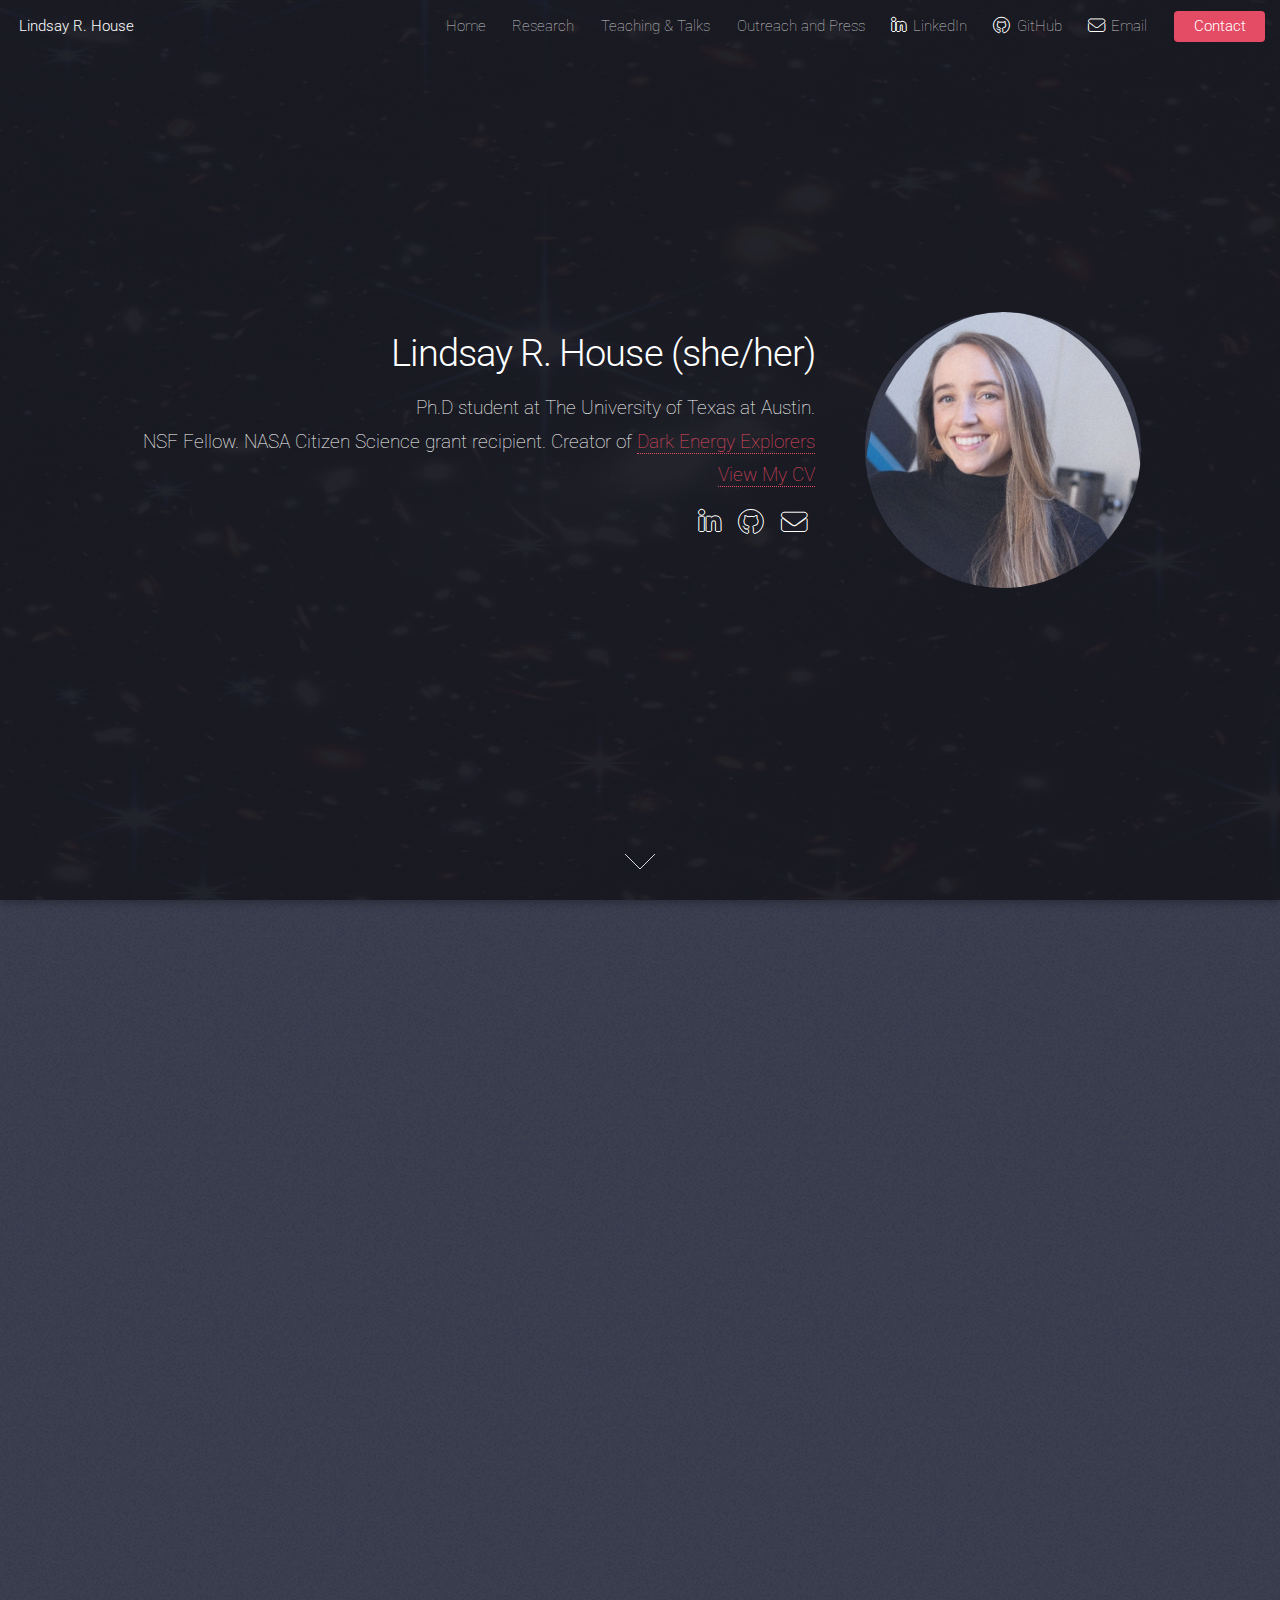
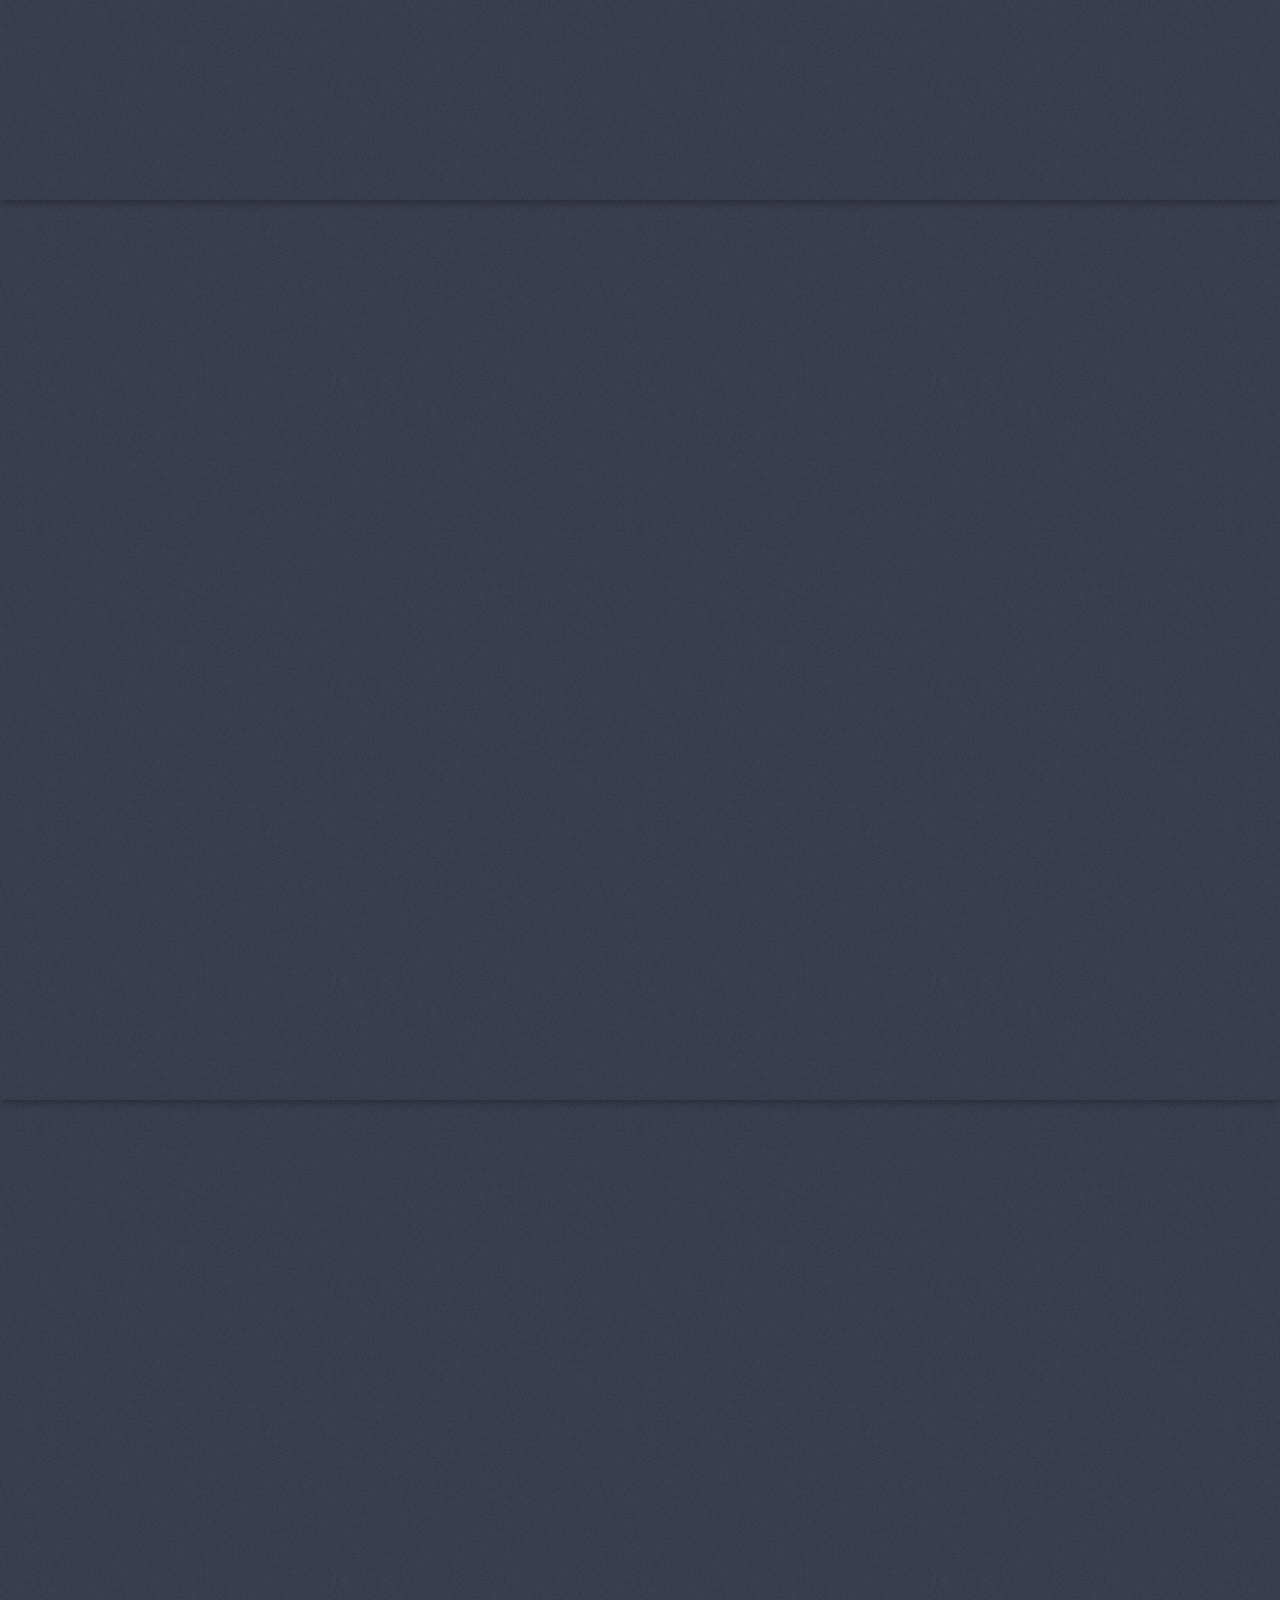
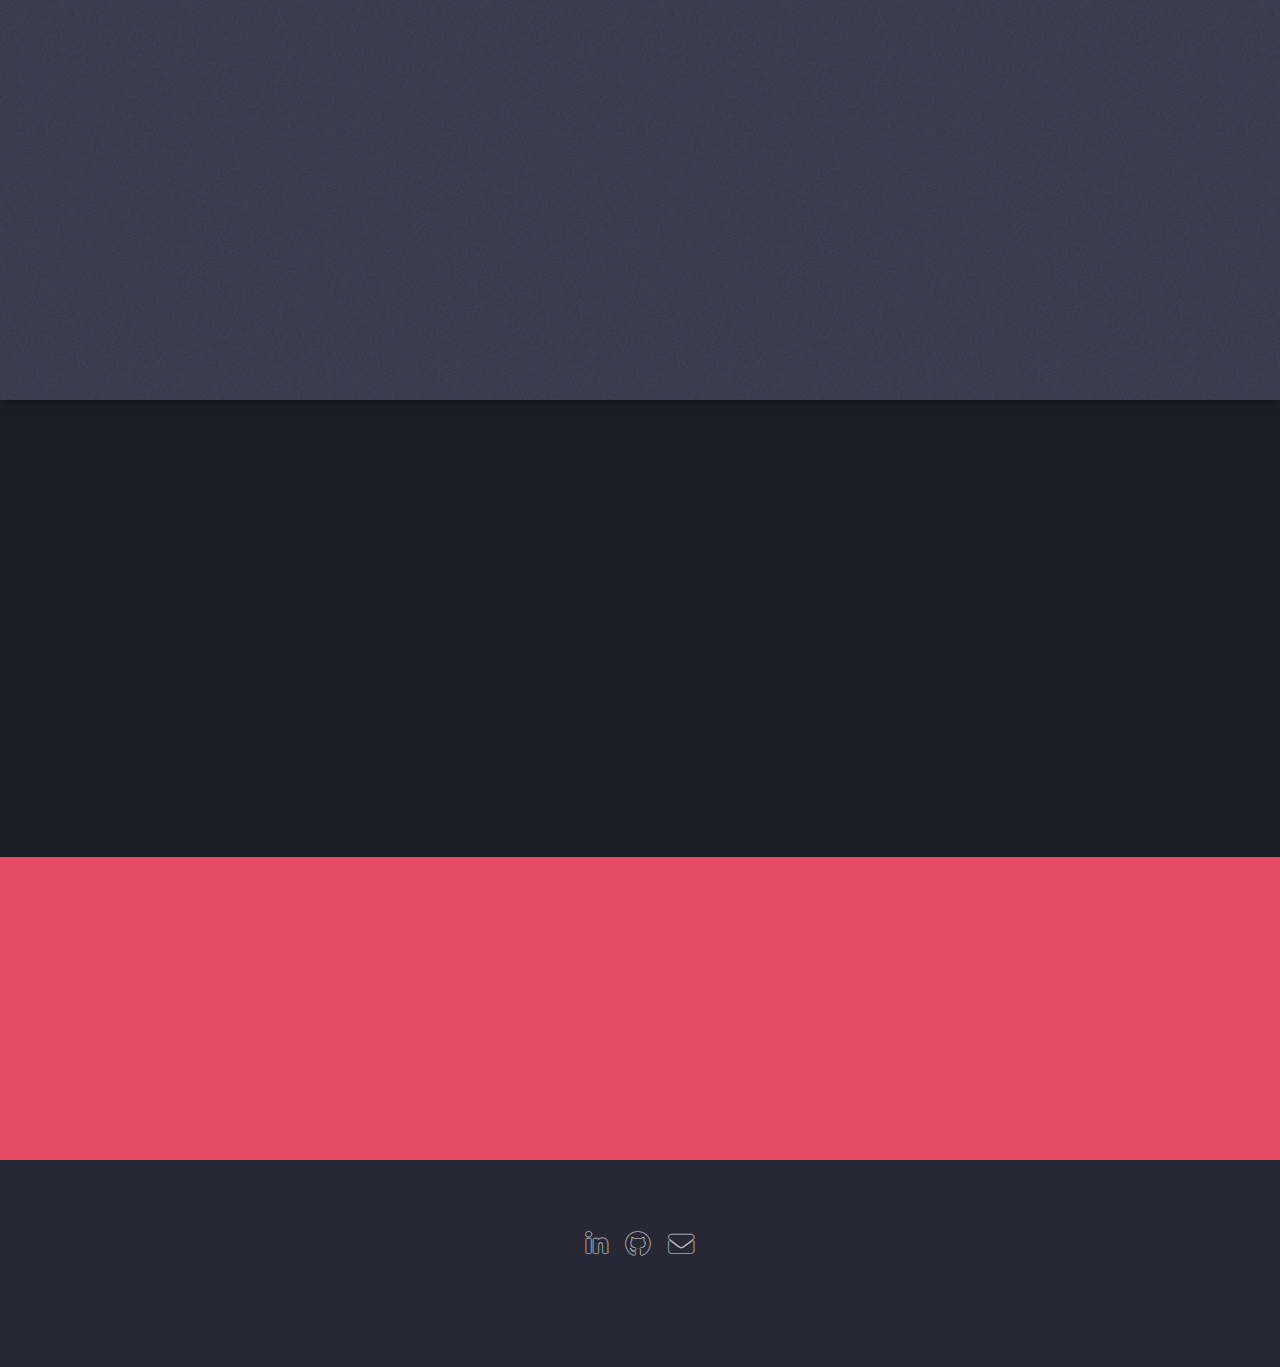
==== index.html @ 1fcf157d "Update index.html" ====
<!DOCTYPE HTML>
<!--
	Landed by HTML5 UP
	html5up.net | @ajlkn
	Free for personal and commercial use under the CCA 3.0 license (html5up.net/license)
-->
<html>
	<head>
		<title>Lindsay R. House</title>
		<meta charset="utf-8" />
		<meta name="viewport" content="width=device-width, initial-scale=1, user-scalable=no" />
		<link rel="stylesheet" href="assets/css/main.css" />
		<noscript><link rel="stylesheet" href="assets/css/noscript.css" /></noscript>
	</head>
	<body class="is-preload landing">

		<div id="page-wrapper">

			<!-- Header -->
				<header id="header">
					<h1 id="logo"><a href="index.html">Lindsay R. House</a></h1>
					<nav id="nav">
						<ul>
							<li><a href="index.html">Home</a></li>
							<li><a href="research.html">Research</a></li>
							<li><a href="teaching.html">Teaching & Talks</a></li>
							<li><a href="press.html">Outreach and Press</a></li>
							<li><a href="https://www.linkedin.com/in/lindsayhouse/" class="icon brands alt fa-linkedin-in"><span class="label">LinkedIn</span></a></li>
							<li><a href="https://github.com/lindsayinthehouse" class="icon brands alt fa-github"><span class="label">GitHub</span></a></li>
							<li><a href="mailto:lindsay.r.house@gmail.com" class="icon solid alt fa-envelope"><span class="label">Email</span></a></li>	
							<li><a href="#footer" class="button primary">Contact</a></li>
						</ul>
					</nav>
				</header>

			<!-- Banner -->
				<section id="banner">
					<div class="content">
						<header>
							<h2>Lindsay R. House (she/her)</h2>
							<p>Ph.D student at The University of Texas at Austin.<br>
							NSF Fellow. NASA Citizen Science grant recipient. Creator of <a href="https://www.zooniverse.org/projects/erinmc/dark-energy-explorers">Dark Energy Explorers</a><br>
								<a href="LRHouseResume.pdf" >View My CV</a><br>
								<ul class="icons" style="margin-top: 15px;">
									<li><a href="https://www.linkedin.com/in/lindsayhouse/" class="icon brands alt fa-linkedin-in"><span class="label">LinkedIn</span></a></li>
									<li><a href="https://github.com/lindsayinthehouse" class="icon brands alt fa-github"><span class="label">GitHub</span></a></li>
									<li><a href="mailto:lindsay.r.house@gmail.com" class="icon solid alt fa-envelope"><span class="label">Email</span></a></li>
								</ul></p>
						</header>
						<span class="image"><img src="images/dp.jpg" alt="" /></span>
					</div>
					<a href="#one" class="goto-next scrolly">Next</a>
				</section>

			<!-- One -->
				<section id="one" class="spotlight style1 bottom">
					<span class="image fit main"><img src="images/pic002.png" alt="" /></span>
					<div class="content">
						<div class="container">
							<div class="row">
								<div class="col-4 col-12-medium">
									<header>
										<h2>Research</h2>
										<p style="font-size: 16px;">The passion behind all my research is to make cutting-edge astrophysics accessible and digestible to the general public, in a way that brings out the inner kid in all of us.</p>
									</header>
								</div>
								<div class="col-4 col-12-medium">
									<p>As creator of <a href="https://www.zooniverse.org/projects/erinmc/dark-energy-explorers">Dark Energy Explorers</a>, I currently use citizen science in combination with machine learning to enhance the <a href="https://hetdex.org/">Hobby-Eberly Telescope Dark Energy Experiment </a> while simultaneously bringing the general public the opportunity to participate in astrophysics research. As a part of HETDEX at McDonald Observatory, we are working to create one of the largest maps of the universe ever which will help to narrow down our theories on dark energy.</p>
								</div>
								<div class="col-4 col-12-medium">
									<p>I am also involved in Astronomy Education Research. I have specialized in developing materials for teaching climate change and interactive instruction for teaching within a planetarium dome. The later was in collaboration with Fiske Planetarium and the Physics Education Research group at CU Boulder</p>
									<a href="research.html" class="button primary">Learn More</a>
								</div>
							</div>
						</div>
					</div>
					<a href="#two" class="goto-next scrolly">Next</a>
				</section>

			<!-- Two -->
				<section id="two" class="spotlight style2 right">
					<span class="image fit main"><img src="images/pic003.jpg" alt="" /></span>
					<div class="content">
						<header>
							<h2>Teaching and Talks</h2>
						</header>
						<p>As a previous community college instructor and planetarium presenter I have brought my love for teaching and educating the public into my research. With my current citizen science project, Dark Energy Explorers, I lead <a href="https://mcdonaldobservatory.org/teachers/profdev"> workshops for K-12 </a> teachers across the country and you can find educational materials I have developed on my teaching and talks page if you are interested in incorporating dark energy into your classroom.</p>
						<ul class="actions">
							<li><a href="teaching.html" class="button">Learn More</a></li>
						</ul>
					</div>
					<a href="#three" class="goto-next scrolly">Next</a>
				</section>

			<!-- Three -->
				<section id="three" class="spotlight style3 left">
					<span class="image fit main bottom"><img src="images/pic004.jpg" alt="" /></span>
					<div class="content" style="padding-top: 2%;">
						<header>
							<h2>Outreach, Press, and Science writing</h2>
							<p style="font-size: 14px;">I currently serve on the executive committee for the <a href="https://www.aps.org/publications/apsnews/201909/foep-unit.cfm">American Physical Society’s </a> Forum on Engaging the Public. I have written pieces for the <a href="https://aas.org/posts/news/2022/06/dark-energy-explorers-using-citizen-science-enhance-hobby-eberly-telescope-dark"> AAS education blog </a> and my research has been featured on Austin’s <a href="https://cbsaustin.com/news/local/university-of-texas-graduate-student-creating-comprehensive-map-of-the-universe">CBS</a>, <a href="https://www.kut.org/texasstandard/2022-12-02/swipe-right-identify-new-galaxy-dark-energy-explorers">NPR</a> and <a href="https://www.kxan.com/weather-traffic-qas/university-of-texas-scientists-use-dating-app-tech-to-locate-distant-galaxies-dark-energy/">NBC</a>.</p>
						</header>
						<p style="font-size: 15px;">Allowing people of all racial, gender, and socioeconomic backgrounds to not only be exposed but be a part of STEM is at the forefront of my work. During the summer of 2022, I was an astronomy intern for the Smithsonian National Air and Space Museum (NASM) in Washington D.C. where I worked under the director of education and visitor services. At NASM, I developed hands-on activities to explain dark energy to visitors of the museum and worked on a team to develop a new astronomy citizen science exhibit that will be in the museum in 2025. This exhibit will have the potential to impact the Air and Space Museum’s millions of visitors every year.</p>
						<ul class="actions">
							<li><a href="press.html" class="button" style="margin-top: -6%;">Learn More</a></li>
						</ul>
					</div>
					<a href="#four" class="goto-next scrolly">Next</a>
				</section>

			<!-- Four -->
				<section id="four" class="wrapper style1 special fade-up">
					<div class="container">
						<header class="major">
							<h2>When I don’t have my head in the stars, you can find me…</h2>
						</header>
						<div class="box alt">
							<div class="row gtr-uniform">
								<section class="col-4 col-6-medium col-12-xsmall">
									<span class="icon solid alt major fa fa-cheese"></span>
									<h3>Baking or trying new foods</h3>
								</section>
								<section class="col-4 col-6-medium col-12-xsmall">
									<span class="icon solid alt major fa-dumbbell"></span>
									<h3>Working out or Hiking</h3>
								</section>
								<section class="col-4 col-6-medium col-12-xsmall">
									<span class="icon solid alt major fa-paint-brush"></span>
									<h3>Crafting</h3>
								</section>
							</div>
						</div>
					</div>
				</section>

			<!-- Five -->
				<section id="five" class="wrapper style2 special fade">
					<div class="container">
						<header>
							<h2>Want to become a Dark Energy Explorer?</h2>
							<p>You will be the first to see these galaxies, stars, meteors, black holes and more!</p>
						</header>
						<form method="post" action="#" class="cta">
							<div class="row gtr-uniform gtr-50">
								<div class="col-12 col-12-xsmall"><a href="https://www.zooniverse.org/projects/erinmc/dark-energy-explorers" class="button primary">Get Started</a></div>
							</div>
						</form>
					</div>
				</section>

			<!-- Footer -->
				<footer id="footer">
					<ul class="icons">
						<li><a href="https://www.linkedin.com/in/lindsayhouse/" class="icon brands alt fa-linkedin-in"></a></li>
						<li><a href="https://github.com/lindsayinthehouse" class="icon brands alt fa-github"></a></li>
						<li><a href="mailto:lindsay.r.house@gmail.com" class="icon solid alt fa-envelope"></a></li>	
					</ul>
				</footer>

		</div>

		<!-- Scripts -->
			<script src="assets/js/jquery.min.js"></script>
			<script src="assets/js/jquery.scrolly.min.js"></script>
			<script src="assets/js/jquery.dropotron.min.js"></script>
			<script src="assets/js/jquery.scrollex.min.js"></script>
			<script src="assets/js/browser.min.js"></script>
			<script src="assets/js/breakpoints.min.js"></script>
			<script src="assets/js/util.js"></script>
			<script src="assets/js/main.js"></script>

	</body>
</html>
---- assets/css/main.css ----
@import url("fontawesome-all.min.css");
@import url("https://fonts.googleapis.com/css?family=Roboto:100,300,100italic,300italic");

/*
	Landed by HTML5 UP
	html5up.net | @ajlkn
	Free for personal and commercial use under the CCA 3.0 license (html5up.net/license)
*/

html, body, div, span, applet, object,
iframe, h1, h2, h3, h4, h5, h6, p, blockquote,
pre, a, abbr, acronym, address, big, cite,
code, del, dfn, em, img, ins, kbd, q, s, samp,
small, strike, strong, sub, sup, tt, var, b,
u, i, center, dl, dt, dd, ol, ul, li, fieldset,
form, label, legend, table, caption, tbody,
tfoot, thead, tr, th, td, article, aside,
canvas, details, embed, figure, figcaption,
footer, header, hgroup, menu, nav, output, ruby,
section, summary, time, mark, audio, video {
	margin: 0;
	padding: 0;
	border: 0;
	font-size: 100%;
	font: inherit;
	vertical-align: baseline;}

article, aside, details, figcaption, figure,
footer, header, hgroup, menu, nav, section {
	display: block;}

body {
	line-height: 1;
}

ol, ul {
	list-style: none;
}

blockquote, q {
	quotes: none;
}

	blockquote:before, blockquote:after, q:before, q:after {
		content: '';
		content: none;
	}

table {
	border-collapse: collapse;
	border-spacing: 0;
}

body {
	-webkit-text-size-adjust: none;
}

mark {
	background-color: transparent;
	color: inherit;
}

input::-moz-focus-inner {
	border: 0;
	padding: 0;
}

input, select, textarea {
	-moz-appearance: none;
	-webkit-appearance: none;
	-ms-appearance: none;
	appearance: none;
}

/* Basic */

	html {
		box-sizing: border-box;
	}

	*, *:before, *:after {
		box-sizing: inherit;
	}

	html, body {
		background: #1c1d26;
	}

	body.is-preload *, body.is-preload *:before, body.is-preload *:after {
		-moz-animation: none !important;
		-webkit-animation: none !important;
		-ms-animation: none !important;
		animation: none !important;
		-moz-transition: none !important;
		-webkit-transition: none !important;
		-ms-transition: none !important;
		transition: none !important;
	}

	body, input, select, textarea {
		color: rgba(255, 255, 255, 0.75);
		font-family: "Roboto", Helvetica, sans-serif;
		font-size: 15pt;
		font-weight: 100;
		line-height: 1.75em;
	}

	a {
		-moz-transition: border-color 0.2s ease-in-out, color 0.2s ease-in-out;
		-webkit-transition: border-color 0.2s ease-in-out, color 0.2s ease-in-out;
		-ms-transition: border-color 0.2s ease-in-out, color 0.2s ease-in-out;
		transition: border-color 0.2s ease-in-out, color 0.2s ease-in-out;
		border-bottom: dotted 1px;
		color: #e44c65;
		text-decoration: none;
	}

		a:hover {
			color: #e44c65 !important;
			border-bottom-color: transparent;
		}

	strong, b {
		color: #ffffff;
		font-weight: 300;
	}

	em, i {
		font-style: italic;
	}

	p {
		margin: 0 0 2em 0;
	}

	h1, h2, h3, h4, h5, h6 {
		color: #ffffff;
		font-weight: 300;
		line-height: 1em;
		margin: 0 0 1em 0;
	}

		h1 a, h2 a, h3 a, h4 a, h5 a, h6 a {
			color: inherit;
			border: 0;
		}

	h2 {
		font-size: 2em;
		line-height: 1.5em;
		letter-spacing: -0.025em;
	}

	h3 {
		font-size: 1.35em;
		line-height: 1.5em;
	}

	h4 {
		font-size: 1.1em;
		line-height: 1.5em;
	}

	h5 {
		font-size: 0.9em;
		line-height: 1.5em;
	}

	h6 {
		font-size: 0.7em;
		line-height: 1.5em;
	}

	sub {
		font-size: 0.8em;
		position: relative;
		top: 0.5em;
	}

	sup {
		font-size: 0.8em;
		position: relative;
		top: -0.5em;
	}

	hr {
		border: 0;
		border-bottom: solid 1px rgba(255, 255, 255, 0.3);
		margin: 3em 0;
	}

		hr.major {
			margin: 4em 0;
		}

	blockquote {
		border-left: solid 4px rgba(255, 255, 255, 0.3);
		font-style: italic;
		margin: 0 0 2em 0;
		padding: 0.5em 0 0.5em 2em;
	}

	code {
		background: rgba(255, 255, 255, 0.075);
		border-radius: 4px;
		font-family: "Courier New", monospace;
		font-size: 0.9em;
		margin: 0 0.25em;
		padding: 0.25em 0.65em;
	}

	pre {
		-webkit-overflow-scrolling: touch;
		font-family: "Courier New", monospace;
		font-size: 0.9em;
		margin: 0 0 2em 0;
	}

		pre code {
			display: block;
			line-height: 1.75em;
			padding: 1em 1.5em;
			overflow-x: auto;
		}

	.align-left {
		text-align: left;
	}

	.align-center {
		text-align: center;
	}

	.align-right {
		text-align: right;
	}

/* Loader */

	@-moz-keyframes spinner-show {
		0% {
			opacity: 0;
		}

		100% {
			opacity: 1;
		}
	}

	@-webkit-keyframes spinner-show {
		0% {
			opacity: 0;
		}

		100% {
			opacity: 1;
		}
	}

	@-ms-keyframes spinner-show {
		0% {
			opacity: 0;
		}

		100% {
			opacity: 1;
		}
	}

	@keyframes spinner-show {
		0% {
			opacity: 0;
		}

		100% {
			opacity: 1;
		}
	}

	@-moz-keyframes spinner-hide {
		0% {
			color: rgba(255, 255, 255, 0.15);
			z-index: 100001;
			-moz-transform: scale(1) rotate(0deg);
			-webkit-transform: scale(1) rotate(0deg);
			-ms-transform: scale(1) rotate(0deg);
			transform: scale(1) rotate(0deg);
		}

		99% {
			color: #1c1d26;
			z-index: 100001;
			-moz-transform: scale(0.5) rotate(360deg);
			-webkit-transform: scale(0.5) rotate(360deg);
			-ms-transform: scale(0.5) rotate(360deg);
			transform: scale(0.5) rotate(360deg);
		}

		100% {
			color: #1c1d26;
			z-index: -1;
			-moz-transform: scale(0.5) rotate(360deg);
			-webkit-transform: scale(0.5) rotate(360deg);
			-ms-transform: scale(0.5) rotate(360deg);
			transform: scale(0.5) rotate(360deg);
		}
	}

	@-webkit-keyframes spinner-hide {
		0% {
			color: rgba(255, 255, 255, 0.15);
			z-index: 100001;
			-moz-transform: scale(1) rotate(0deg);
			-webkit-transform: scale(1) rotate(0deg);
			-ms-transform: scale(1) rotate(0deg);
			transform: scale(1) rotate(0deg);
		}

		99% {
			color: #1c1d26;
			z-index: 100001;
			-moz-transform: scale(0.5) rotate(360deg);
			-webkit-transform: scale(0.5) rotate(360deg);
			-ms-transform: scale(0.5) rotate(360deg);
			transform: scale(0.5) rotate(360deg);
		}

		100% {
			color: #1c1d26;
			z-index: -1;
			-moz-transform: scale(0.5) rotate(360deg);
			-webkit-transform: scale(0.5) rotate(360deg);
			-ms-transform: scale(0.5) rotate(360deg);
			transform: scale(0.5) rotate(360deg);
		}
	}

	@-ms-keyframes spinner-hide {
		0% {
			color: rgba(255, 255, 255, 0.15);
			z-index: 100001;
			-moz-transform: scale(1) rotate(0deg);
			-webkit-transform: scale(1) rotate(0deg);
			-ms-transform: scale(1) rotate(0deg);
			transform: scale(1) rotate(0deg);
		}

		99% {
			color: #1c1d26;
			z-index: 100001;
			-moz-transform: scale(0.5) rotate(360deg);
			-webkit-transform: scale(0.5) rotate(360deg);
			-ms-transform: scale(0.5) rotate(360deg);
			transform: scale(0.5) rotate(360deg);
		}

		100% {
			color: #1c1d26;
			z-index: -1;
			-moz-transform: scale(0.5) rotate(360deg);
			-webkit-transform: scale(0.5) rotate(360deg);
			-ms-transform: scale(0.5) rotate(360deg);
			transform: scale(0.5) rotate(360deg);
		}
	}

	@keyframes spinner-hide {
		0% {
			color: rgba(255, 255, 255, 0.15);
			z-index: 100001;
			-moz-transform: scale(1) rotate(0deg);
			-webkit-transform: scale(1) rotate(0deg);
			-ms-transform: scale(1) rotate(0deg);
			transform: scale(1) rotate(0deg);
		}

		99% {
			color: #1c1d26;
			z-index: 100001;
			-moz-transform: scale(0.5) rotate(360deg);
			-webkit-transform: scale(0.5) rotate(360deg);
			-ms-transform: scale(0.5) rotate(360deg);
			transform: scale(0.5) rotate(360deg);
		}

		100% {
			color: #1c1d26;
			z-index: -1;
			-moz-transform: scale(0.5) rotate(360deg);
			-webkit-transform: scale(0.5) rotate(360deg);
			-ms-transform: scale(0.5) rotate(360deg);
			transform: scale(0.5) rotate(360deg);
		}
	}

	@-moz-keyframes spinner-rotate {
		0% {
			-moz-transform: scale(1) rotate(0deg);
			-webkit-transform: scale(1) rotate(0deg);
			-ms-transform: scale(1) rotate(0deg);
			transform: scale(1) rotate(0deg);
		}

		100% {
			-moz-transform: scale(1) rotate(360deg);
			-webkit-transform: scale(1) rotate(360deg);
			-ms-transform: scale(1) rotate(360deg);
			transform: scale(1) rotate(360deg);
		}
	}

	@-webkit-keyframes spinner-rotate {
		0% {
			-moz-transform: scale(1) rotate(0deg);
			-webkit-transform: scale(1) rotate(0deg);
			-ms-transform: scale(1) rotate(0deg);
			transform: scale(1) rotate(0deg);
		}

		100% {
			-moz-transform: scale(1) rotate(360deg);
			-webkit-transform: scale(1) rotate(360deg);
			-ms-transform: scale(1) rotate(360deg);
			transform: scale(1) rotate(360deg);
		}
	}

	@-ms-keyframes spinner-rotate {
		0% {
			-moz-transform: scale(1) rotate(0deg);
			-webkit-transform: scale(1) rotate(0deg);
			-ms-transform: scale(1) rotate(0deg);
			transform: scale(1) rotate(0deg);
		}

		100% {
			-moz-transform: scale(1) rotate(360deg);
			-webkit-transform: scale(1) rotate(360deg);
			-ms-transform: scale(1) rotate(360deg);
			transform: scale(1) rotate(360deg);
		}
	}

	@keyframes spinner-rotate {
		0% {
			-moz-transform: scale(1) rotate(0deg);
			-webkit-transform: scale(1) rotate(0deg);
			-ms-transform: scale(1) rotate(0deg);
			transform: scale(1) rotate(0deg);
		}

		100% {
			-moz-transform: scale(1) rotate(360deg);
			-webkit-transform: scale(1) rotate(360deg);
			-ms-transform: scale(1) rotate(360deg);
			transform: scale(1) rotate(360deg);
		}
	}

	@-moz-keyframes overlay-hide {
		0% {
			opacity: 1;
			z-index: 100000;
		}

		15% {
			opacity: 1;
			z-index: 100000;
		}

		99% {
			opacity: 0;
			z-index: 100000;
		}

		100% {
			opacity: 0;
			z-index: -1;
		}
	}

	@-webkit-keyframes overlay-hide {
		0% {
			opacity: 1;
			z-index: 100000;
		}

		15% {
			opacity: 1;
			z-index: 100000;
		}

		99% {
			opacity: 0;
			z-index: 100000;
		}

		100% {
			opacity: 0;
			z-index: -1;
		}
	}

	@-ms-keyframes overlay-hide {
		0% {
			opacity: 1;
			z-index: 100000;
		}

		15% {
			opacity: 1;
			z-index: 100000;
		}

		99% {
			opacity: 0;
			z-index: 100000;
		}

		100% {
			opacity: 0;
			z-index: -1;
		}
	}

	@keyframes overlay-hide {
		0% {
			opacity: 1;
			z-index: 100000;
		}

		15% {
			opacity: 1;
			z-index: 100000;
		}

		99% {
			opacity: 0;
			z-index: 100000;
		}

		100% {
			opacity: 0;
			z-index: -1;
		}
	}

	body.landing {
		text-decoration: none;
	}

		body.landing:before {
			-moz-osx-font-smoothing: grayscale;
			-webkit-font-smoothing: antialiased;
			display: inline-block;
			font-style: normal;
			font-variant: normal;
			text-rendering: auto;
			line-height: 1;
			text-transform: none !important;
			font-family: 'Font Awesome 5 Free';
			font-weight: 900;
		}

		body.landing:before {
			-moz-animation: spinner-show 1.5s 1 0.25s ease forwards, spinner-hide 0.25s ease-in-out forwards !important;
			-webkit-animation: spinner-show 1.5s 1 0.25s ease forwards, spinner-hide 0.25s ease-in-out forwards !important;
			-ms-animation: spinner-show 1.5s 1 0.25s ease forwards, spinner-hide 0.25s ease-in-out forwards !important;
			animation: spinner-show 1.5s 1 0.25s ease forwards, spinner-hide 0.25s ease-in-out forwards !important;
			-moz-transform-origin: 50% 50%;
			-webkit-transform-origin: 50% 50%;
			-ms-transform-origin: 50% 50%;
			transform-origin: 50% 50%;
			color: rgba(255, 255, 255, 0.15);
			content: '\f1ce';
			cursor: default;
			display: block;
			font-size: 2em;
			height: 2em;
			left: 50%;
			line-height: 2em;
			margin: -1em 0 0 -1em;
			opacity: 0;
			position: fixed;
			text-align: center;
			top: 50%;
			width: 2em;
			z-index: -1;
		}

		body.landing:after {
			-moz-animation: overlay-hide 1.5s ease-in forwards !important;
			-webkit-animation: overlay-hide 1.5s ease-in forwards !important;
			-ms-animation: overlay-hide 1.5s ease-in forwards !important;
			animation: overlay-hide 1.5s ease-in forwards !important;
			background: #1c1d26;
			content: '';
			display: block;
			height: 100%;
			left: 0;
			opacity: 0;
			position: fixed;
			top: 0;
			width: 100%;
			z-index: -1;
		}

		body.landing.is-preload:before {
			-moz-animation: spinner-show 1.5s 1 0.25s ease forwards, spinner-rotate 0.75s infinite linear !important;
			-webkit-animation: spinner-show 1.5s 1 0.25s ease forwards, spinner-rotate 0.75s infinite linear !important;
			-ms-animation: spinner-show 1.5s 1 0.25s ease forwards, spinner-rotate 0.75s infinite linear !important;
			animation: spinner-show 1.5s 1 0.25s ease forwards, spinner-rotate 0.75s infinite linear !important;
			z-index: 100001;
		}

		body.landing.is-preload:after {
			-moz-animation: none !important;
			-webkit-animation: none !important;
			-ms-animation: none !important;
			animation: none !important;
			opacity: 1;
			z-index: 100000;
		}

	@media (-webkit-min-device-pixel-ratio: 2) {

		body.landing:before {
			line-height: 2.025em;
		}

	}

/* Container */

	.container {
		margin: 0 auto;
		max-width: calc(100% - 4em);
		width: 70em;
	}

		.container.xsmall {
			width: 17.5em;
		}

		.container.small {
			width: 35em;
		}

		.container.medium {
			width: 52.5em;
		}

		.container.large {
			width: 87.5em;
		}

		.container.xlarge {
			width: 105em;
		}

		.container.max {
			width: 100%;
		}

		@media screen and (max-width: 1280px) {

			.container {
				width: 90%;
				max-width: 100%;
			}

		}

		@media screen and (max-width: 980px) {

			.container {
				width: 100% !important;
			}

		}

/* Row */

	.row {
		display: flex;
		flex-wrap: wrap;
		box-sizing: border-box;
		align-items: stretch;
	}

		.row > * {
			box-sizing: border-box;
		}

		.row.gtr-uniform > * > :last-child {
			margin-bottom: 0;
		}

		.row.aln-left {
			justify-content: flex-start;
		}

		.row.aln-center {
			justify-content: center;
		}

		.row.aln-right {
			justify-content: flex-end;
		}

		.row.aln-top {
			align-items: flex-start;
		}

		.row.aln-middle {
			align-items: center;
		}

		.row.aln-bottom {
			align-items: flex-end;
		}

		.row > .imp {
			order: -1;
		}

		.row > .col-1 {
			width: 8.33333%;
		}

		.row > .off-1 {
			margin-left: 8.33333%;
		}

		.row > .col-2 {
			width: 16.66667%;
		}

		.row > .off-2 {
			margin-left: 16.66667%;
		}

		.row > .col-3 {
			width: 25%;
		}

		.row > .off-3 {
			margin-left: 25%;
		}

		.row > .col-4 {
			width: 33.33333%;
		}

		.row > .off-4 {
			margin-left: 33.33333%;
		}

		.row > .col-5 {
			width: 41.66667%;
		}

		.row > .off-5 {
			margin-left: 41.66667%;
		}

		.row > .col-6 {
			width: 50%;
		}

		.row > .off-6 {
			margin-left: 50%;
		}

		.row > .col-7 {
			width: 58.33333%;
		}

		.row > .off-7 {
			margin-left: 58.33333%;
		}

		.row > .col-8 {
			width: 66.66667%;
		}

		.row > .off-8 {
			margin-left: 66.66667%;
		}

		.row > .col-9 {
			width: 75%;
		}

		.row > .off-9 {
			margin-left: 75%;
		}

		.row > .col-10 {
			width: 83.33333%;
		}

		.row > .off-10 {
			margin-left: 83.33333%;
		}

		.row > .col-11 {
			width: 91.66667%;
		}

		.row > .off-11 {
			margin-left: 91.66667%;
		}

		.row > .col-12 {
			width: 100%;
		}

		.row > .off-12 {
			margin-left: 100%;
		}

		.row.gtr-0 {
			margin-top: 0;
			margin-left: 0em;
		}

			.row.gtr-0 > * {
				padding: 0 0 0 0em;
			}

			.row.gtr-0.gtr-uniform {
				margin-top: 0em;
			}

				.row.gtr-0.gtr-uniform > * {
					padding-top: 0em;
				}

		.row.gtr-25 {
			margin-top: 0;
			margin-left: -0.625em;
		}

			.row.gtr-25 > * {
				padding: 0 0 0 0.625em;
			}

			.row.gtr-25.gtr-uniform {
				margin-top: -0.625em;
			}

				.row.gtr-25.gtr-uniform > * {
					padding-top: 0.625em;
				}

		.row.gtr-50 {
			margin-top: 0;
			margin-left: -1.25em;
		}

			.row.gtr-50 > * {
				padding: 0 0 0 1.25em;
			}

			.row.gtr-50.gtr-uniform {
				margin-top: -1.25em;
			}

				.row.gtr-50.gtr-uniform > * {
					padding-top: 1.25em;
				}

		.row {
			margin-top: 0;
			margin-left: -2.5em;
		}

			.row > * {
				padding: 0 0 0 2.5em;
			}

			.row.gtr-uniform {
				margin-top: -2.5em;
			}

				.row.gtr-uniform > * {
					padding-top: 2.5em;
				}

		.row.gtr-150 {
			margin-top: 0;
			margin-left: -3.75em;
		}

			.row.gtr-150 > * {
				padding: 0 0 0 3.75em;
			}

			.row.gtr-150.gtr-uniform {
				margin-top: -3.75em;
			}

				.row.gtr-150.gtr-uniform > * {
					padding-top: 3.75em;
				}

		.row.gtr-200 {
			margin-top: 0;
			margin-left: -5em;
		}

			.row.gtr-200 > * {
				padding: 0 0 0 5em;
			}

			.row.gtr-200.gtr-uniform {
				margin-top: -5em;
			}

				.row.gtr-200.gtr-uniform > * {
					padding-top: 5em;
				}

		@media screen and (max-width: 1680px) {

			.row {
				display: flex;
				flex-wrap: wrap;
				box-sizing: border-box;
				align-items: stretch;
			}

				.row > * {
					box-sizing: border-box;
				}

				.row.gtr-uniform > * > :last-child {
					margin-bottom: 0;
				}

				.row.aln-left {
					justify-content: flex-start;
				}

				.row.aln-center {
					justify-content: center;
				}

				.row.aln-right {
					justify-content: flex-end;
				}

				.row.aln-top {
					align-items: flex-start;
				}

				.row.aln-middle {
					align-items: center;
				}

				.row.aln-bottom {
					align-items: flex-end;
				}

				.row > .imp-xlarge {
					order: -1;
				}

				.row > .col-1-xlarge {
					width: 8.33333%;
				}

				.row > .off-1-xlarge {
					margin-left: 8.33333%;
				}

				.row > .col-2-xlarge {
					width: 16.66667%;
				}

				.row > .off-2-xlarge {
					margin-left: 16.66667%;
				}

				.row > .col-3-xlarge {
					width: 25%;
				}

				.row > .off-3-xlarge {
					margin-left: 25%;
				}

				.row > .col-4-xlarge {
					width: 33.33333%;
				}

				.row > .off-4-xlarge {
					margin-left: 33.33333%;
				}

				.row > .col-5-xlarge {
					width: 41.66667%;
				}

				.row > .off-5-xlarge {
					margin-left: 41.66667%;
				}

				.row > .col-6-xlarge {
					width: 50%;
				}

				.row > .off-6-xlarge {
					margin-left: 50%;
				}

				.row > .col-7-xlarge {
					width: 58.33333%;
				}

				.row > .off-7-xlarge {
					margin-left: 58.33333%;
				}

				.row > .col-8-xlarge {
					width: 66.66667%;
				}

				.row > .off-8-xlarge {
					margin-left: 66.66667%;
				}

				.row > .col-9-xlarge {
					width: 75%;
				}

				.row > .off-9-xlarge {
					margin-left: 75%;
				}

				.row > .col-10-xlarge {
					width: 83.33333%;
				}

				.row > .off-10-xlarge {
					margin-left: 83.33333%;
				}

				.row > .col-11-xlarge {
					width: 91.66667%;
				}

				.row > .off-11-xlarge {
					margin-left: 91.66667%;
				}

				.row > .col-12-xlarge {
					width: 100%;
				}

				.row > .off-12-xlarge {
					margin-left: 100%;
				}

				.row.gtr-0 {
					margin-top: 0;
					margin-left: 0em;
				}

					.row.gtr-0 > * {
						padding: 0 0 0 0em;
					}

					.row.gtr-0.gtr-uniform {
						margin-top: 0em;
					}

						.row.gtr-0.gtr-uniform > * {
							padding-top: 0em;
						}

				.row.gtr-25 {
					margin-top: 0;
					margin-left: -0.625em;
				}

					.row.gtr-25 > * {
						padding: 0 0 0 0.625em;
					}

					.row.gtr-25.gtr-uniform {
						margin-top: -0.625em;
					}

						.row.gtr-25.gtr-uniform > * {
							padding-top: 0.625em;
						}

				.row.gtr-50 {
					margin-top: 0;
					margin-left: -1.25em;
				}

					.row.gtr-50 > * {
						padding: 0 0 0 1.25em;
					}

					.row.gtr-50.gtr-uniform {
						margin-top: -1.25em;
					}

						.row.gtr-50.gtr-uniform > * {
							padding-top: 1.25em;
						}

				.row {
					margin-top: 0;
					margin-left: -2.5em;
				}

					.row > * {
						padding: 0 0 0 2.5em;
					}

					.row.gtr-uniform {
						margin-top: -2.5em;
					}

						.row.gtr-uniform > * {
							padding-top: 2.5em;
						}

				.row.gtr-150 {
					margin-top: 0;
					margin-left: -3.75em;
				}

					.row.gtr-150 > * {
						padding: 0 0 0 3.75em;
					}

					.row.gtr-150.gtr-uniform {
						margin-top: -3.75em;
					}

						.row.gtr-150.gtr-uniform > * {
							padding-top: 3.75em;
						}

				.row.gtr-200 {
					margin-top: 0;
					margin-left: -5em;
				}

					.row.gtr-200 > * {
						padding: 0 0 0 5em;
					}

					.row.gtr-200.gtr-uniform {
						margin-top: -5em;
					}

						.row.gtr-200.gtr-uniform > * {
							padding-top: 5em;
						}

		}

		@media screen and (max-width: 1280px) {

			.row {
				display: flex;
				flex-wrap: wrap;
				box-sizing: border-box;
				align-items: stretch;
			}

				.row > * {
					box-sizing: border-box;
				}

				.row.gtr-uniform > * > :last-child {
					margin-bottom: 0;
				}

				.row.aln-left {
					justify-content: flex-start;
				}

				.row.aln-center {
					justify-content: center;
				}

				.row.aln-right {
					justify-content: flex-end;
				}

				.row.aln-top {
					align-items: flex-start;
				}

				.row.aln-middle {
					align-items: center;
				}

				.row.aln-bottom {
					align-items: flex-end;
				}

				.row > .imp-large {
					order: -1;
				}

				.row > .col-1-large {
					width: 8.33333%;
				}

				.row > .off-1-large {
					margin-left: 8.33333%;
				}

				.row > .col-2-large {
					width: 16.66667%;
				}

				.row > .off-2-large {
					margin-left: 16.66667%;
				}

				.row > .col-3-large {
					width: 25%;
				}

				.row > .off-3-large {
					margin-left: 25%;
				}

				.row > .col-4-large {
					width: 33.33333%;
				}

				.row > .off-4-large {
					margin-left: 33.33333%;
				}

				.row > .col-5-large {
					width: 41.66667%;
				}

				.row > .off-5-large {
					margin-left: 41.66667%;
				}

				.row > .col-6-large {
					width: 50%;
				}

				.row > .off-6-large {
					margin-left: 50%;
				}

				.row > .col-7-large {
					width: 58.33333%;
				}

				.row > .off-7-large {
					margin-left: 58.33333%;
				}

				.row > .col-8-large {
					width: 66.66667%;
				}

				.row > .off-8-large {
					margin-left: 66.66667%;
				}

				.row > .col-9-large {
					width: 75%;
				}

				.row > .off-9-large {
					margin-left: 75%;
				}

				.row > .col-10-large {
					width: 83.33333%;
				}

				.row > .off-10-large {
					margin-left: 83.33333%;
				}

				.row > .col-11-large {
					width: 91.66667%;
				}

				.row > .off-11-large {
					margin-left: 91.66667%;
				}

				.row > .col-12-large {
					width: 100%;
				}

				.row > .off-12-large {
					margin-left: 100%;
				}

				.row.gtr-0 {
					margin-top: 0;
					margin-left: 0em;
				}

					.row.gtr-0 > * {
						padding: 0 0 0 0em;
					}

					.row.gtr-0.gtr-uniform {
						margin-top: 0em;
					}

						.row.gtr-0.gtr-uniform > * {
							padding-top: 0em;
						}

				.row.gtr-25 {
					margin-top: 0;
					margin-left: -0.625em;
				}

					.row.gtr-25 > * {
						padding: 0 0 0 0.625em;
					}

					.row.gtr-25.gtr-uniform {
						margin-top: -0.625em;
					}

						.row.gtr-25.gtr-uniform > * {
							padding-top: 0.625em;
						}

				.row.gtr-50 {
					margin-top: 0;
					margin-left: -1.25em;
				}

					.row.gtr-50 > * {
						padding: 0 0 0 1.25em;
					}

					.row.gtr-50.gtr-uniform {
						margin-top: -1.25em;
					}

						.row.gtr-50.gtr-uniform > * {
							padding-top: 1.25em;
						}

				.row {
					margin-top: 0;
					margin-left: -2.5em;
				}

					.row > * {
						padding: 0 0 0 2.5em;
					}

					.row.gtr-uniform {
						margin-top: -2.5em;
					}

						.row.gtr-uniform > * {
							padding-top: 2.5em;
						}

				.row.gtr-150 {
					margin-top: 0;
					margin-left: -3.75em;
				}

					.row.gtr-150 > * {
						padding: 0 0 0 3.75em;
					}

					.row.gtr-150.gtr-uniform {
						margin-top: -3.75em;
					}

						.row.gtr-150.gtr-uniform > * {
							padding-top: 3.75em;
						}

				.row.gtr-200 {
					margin-top: 0;
					margin-left: -5em;
				}

					.row.gtr-200 > * {
						padding: 0 0 0 5em;
					}

					.row.gtr-200.gtr-uniform {
						margin-top: -5em;
					}

						.row.gtr-200.gtr-uniform > * {
							padding-top: 5em;
						}

		}

		@media screen and (max-width: 980px) {

			.row {
				display: flex;
				flex-wrap: wrap;
				box-sizing: border-box;
				align-items: stretch;
			}

				.row > * {
					box-sizing: border-box;
				}

				.row.gtr-uniform > * > :last-child {
					margin-bottom: 0;
				}

				.row.aln-left {
					justify-content: flex-start;
				}

				.row.aln-center {
					justify-content: center;
				}

				.row.aln-right {
					justify-content: flex-end;
				}

				.row.aln-top {
					align-items: flex-start;
				}

				.row.aln-middle {
					align-items: center;
				}

				.row.aln-bottom {
					align-items: flex-end;
				}

				.row > .imp-medium {
					order: -1;
				}

				.row > .col-1-medium {
					width: 8.33333%;
				}

				.row > .off-1-medium {
					margin-left: 8.33333%;
				}

				.row > .col-2-medium {
					width: 16.66667%;
				}

				.row > .off-2-medium {
					margin-left: 16.66667%;
				}

				.row > .col-3-medium {
					width: 25%;
				}

				.row > .off-3-medium {
					margin-left: 25%;
				}

				.row > .col-4-medium {
					width: 33.33333%;
				}

				.row > .off-4-medium {
					margin-left: 33.33333%;
				}

				.row > .col-5-medium {
					width: 41.66667%;
				}

				.row > .off-5-medium {
					margin-left: 41.66667%;
				}

				.row > .col-6-medium {
					width: 50%;
				}

				.row > .off-6-medium {
					margin-left: 50%;
				}

				.row > .col-7-medium {
					width: 58.33333%;
				}

				.row > .off-7-medium {
					margin-left: 58.33333%;
				}

				.row > .col-8-medium {
					width: 66.66667%;
				}

				.row > .off-8-medium {
					margin-left: 66.66667%;
				}

				.row > .col-9-medium {
					width: 75%;
				}

				.row > .off-9-medium {
					margin-left: 75%;
				}

				.row > .col-10-medium {
					width: 83.33333%;
				}

				.row > .off-10-medium {
					margin-left: 83.33333%;
				}

				.row > .col-11-medium {
					width: 91.66667%;
				}

				.row > .off-11-medium {
					margin-left: 91.66667%;
				}

				.row > .col-12-medium {
					width: 100%;
				}

				.row > .off-12-medium {
					margin-left: 100%;
				}

				.row.gtr-0 {
					margin-top: 0;
					margin-left: 0em;
				}

					.row.gtr-0 > * {
						padding: 0 0 0 0em;
					}

					.row.gtr-0.gtr-uniform {
						margin-top: 0em;
					}

						.row.gtr-0.gtr-uniform > * {
							padding-top: 0em;
						}

				.row.gtr-25 {
					margin-top: 0;
					margin-left: -0.625em;
				}

					.row.gtr-25 > * {
						padding: 0 0 0 0.625em;
					}

					.row.gtr-25.gtr-uniform {
						margin-top: -0.625em;
					}

						.row.gtr-25.gtr-uniform > * {
							padding-top: 0.625em;
						}

				.row.gtr-50 {
					margin-top: 0;
					margin-left: -1.25em;
				}

					.row.gtr-50 > * {
						padding: 0 0 0 1.25em;
					}

					.row.gtr-50.gtr-uniform {
						margin-top: -1.25em;
					}

						.row.gtr-50.gtr-uniform > * {
							padding-top: 1.25em;
						}

				.row {
					margin-top: 0;
					margin-left: -2.5em;
				}

					.row > * {
						padding: 0 0 0 2.5em;
					}

					.row.gtr-uniform {
						margin-top: -2.5em;
					}

						.row.gtr-uniform > * {
							padding-top: 2.5em;
						}

				.row.gtr-150 {
					margin-top: 0;
					margin-left: -3.75em;
				}

					.row.gtr-150 > * {
						padding: 0 0 0 3.75em;
					}

					.row.gtr-150.gtr-uniform {
						margin-top: -3.75em;
					}

						.row.gtr-150.gtr-uniform > * {
							padding-top: 3.75em;
						}

				.row.gtr-200 {
					margin-top: 0;
					margin-left: -5em;
				}

					.row.gtr-200 > * {
						padding: 0 0 0 5em;
					}

					.row.gtr-200.gtr-uniform {
						margin-top: -5em;
					}

						.row.gtr-200.gtr-uniform > * {
							padding-top: 5em;
						}

		}

		@media screen and (max-width: 736px) {

			.row {
				display: flex;
				flex-wrap: wrap;
				box-sizing: border-box;
				align-items: stretch;
			}

				.row > * {
					box-sizing: border-box;
				}

				.row.gtr-uniform > * > :last-child {
					margin-bottom: 0;
				}

				.row.aln-left {
					justify-content: flex-start;
				}

				.row.aln-center {
					justify-content: center;
				}

				.row.aln-right {
					justify-content: flex-end;
				}

				.row.aln-top {
					align-items: flex-start;
				}

				.row.aln-middle {
					align-items: center;
				}

				.row.aln-bottom {
					align-items: flex-end;
				}

				.row > .imp-small {
					order: -1;
				}

				.row > .col-1-small {
					width: 8.33333%;
				}

				.row > .off-1-small {
					margin-left: 8.33333%;
				}

				.row > .col-2-small {
					width: 16.66667%;
				}

				.row > .off-2-small {
					margin-left: 16.66667%;
				}

				.row > .col-3-small {
					width: 25%;
				}

				.row > .off-3-small {
					margin-left: 25%;
				}

				.row > .col-4-small {
					width: 33.33333%;
				}

				.row > .off-4-small {
					margin-left: 33.33333%;
				}

				.row > .col-5-small {
					width: 41.66667%;
				}

				.row > .off-5-small {
					margin-left: 41.66667%;
				}

				.row > .col-6-small {
					width: 50%;
				}

				.row > .off-6-small {
					margin-left: 50%;
				}

				.row > .col-7-small {
					width: 58.33333%;
				}

				.row > .off-7-small {
					margin-left: 58.33333%;
				}

				.row > .col-8-small {
					width: 66.66667%;
				}

				.row > .off-8-small {
					margin-left: 66.66667%;
				}

				.row > .col-9-small {
					width: 75%;
				}

				.row > .off-9-small {
					margin-left: 75%;
				}

				.row > .col-10-small {
					width: 83.33333%;
				}

				.row > .off-10-small {
					margin-left: 83.33333%;
				}

				.row > .col-11-small {
					width: 91.66667%;
				}

				.row > .off-11-small {
					margin-left: 91.66667%;
				}

				.row > .col-12-small {
					width: 100%;
				}

				.row > .off-12-small {
					margin-left: 100%;
				}

				.row.gtr-0 {
					margin-top: 0;
					margin-left: 0em;
				}

					.row.gtr-0 > * {
						padding: 0 0 0 0em;
					}

					.row.gtr-0.gtr-uniform {
						margin-top: 0em;
					}

						.row.gtr-0.gtr-uniform > * {
							padding-top: 0em;
						}

				.row.gtr-25 {
					margin-top: 0;
					margin-left: -0.625em;
				}

					.row.gtr-25 > * {
						padding: 0 0 0 0.625em;
					}

					.row.gtr-25.gtr-uniform {
						margin-top: -0.625em;
					}

						.row.gtr-25.gtr-uniform > * {
							padding-top: 0.625em;
						}

				.row.gtr-50 {
					margin-top: 0;
					margin-left: -1.25em;
				}

					.row.gtr-50 > * {
						padding: 0 0 0 1.25em;
					}

					.row.gtr-50.gtr-uniform {
						margin-top: -1.25em;
					}

						.row.gtr-50.gtr-uniform > * {
							padding-top: 1.25em;
						}

				.row {
					margin-top: 0;
					margin-left: -2.5em;
				}

					.row > * {
						padding: 0 0 0 2.5em;
					}

					.row.gtr-uniform {
						margin-top: -2.5em;
					}

						.row.gtr-uniform > * {
							padding-top: 2.5em;
						}

				.row.gtr-150 {
					margin-top: 0;
					margin-left: -3.75em;
				}

					.row.gtr-150 > * {
						padding: 0 0 0 3.75em;
					}

					.row.gtr-150.gtr-uniform {
						margin-top: -3.75em;
					}

						.row.gtr-150.gtr-uniform > * {
							padding-top: 3.75em;
						}

				.row.gtr-200 {
					margin-top: 0;
					margin-left: -5em;
				}

					.row.gtr-200 > * {
						padding: 0 0 0 5em;
					}

					.row.gtr-200.gtr-uniform {
						margin-top: -5em;
					}

						.row.gtr-200.gtr-uniform > * {
							padding-top: 5em;
						}

		}

		@media screen and (max-width: 480px) {

			.row {
				display: flex;
				flex-wrap: wrap;
				box-sizing: border-box;
				align-items: stretch;
			}

				.row > * {
					box-sizing: border-box;
				}

				.row.gtr-uniform > * > :last-child {
					margin-bottom: 0;
				}

				.row.aln-left {
					justify-content: flex-start;
				}

				.row.aln-center {
					justify-content: center;
				}

				.row.aln-right {
					justify-content: flex-end;
				}

				.row.aln-top {
					align-items: flex-start;
				}

				.row.aln-middle {
					align-items: center;
				}

				.row.aln-bottom {
					align-items: flex-end;
				}

				.row > .imp-xsmall {
					order: -1;
				}

				.row > .col-1-xsmall {
					width: 8.33333%;
				}

				.row > .off-1-xsmall {
					margin-left: 8.33333%;
				}

				.row > .col-2-xsmall {
					width: 16.66667%;
				}

				.row > .off-2-xsmall {
					margin-left: 16.66667%;
				}

				.row > .col-3-xsmall {
					width: 25%;
				}

				.row > .off-3-xsmall {
					margin-left: 25%;
				}

				.row > .col-4-xsmall {
					width: 33.33333%;
				}

				.row > .off-4-xsmall {
					margin-left: 33.33333%;
				}

				.row > .col-5-xsmall {
					width: 41.66667%;
				}

				.row > .off-5-xsmall {
					margin-left: 41.66667%;
				}

				.row > .col-6-xsmall {
					width: 50%;
				}

				.row > .off-6-xsmall {
					margin-left: 50%;
				}

				.row > .col-7-xsmall {
					width: 58.33333%;
				}

				.row > .off-7-xsmall {
					margin-left: 58.33333%;
				}

				.row > .col-8-xsmall {
					width: 66.66667%;
				}

				.row > .off-8-xsmall {
					margin-left: 66.66667%;
				}

				.row > .col-9-xsmall {
					width: 75%;
				}

				.row > .off-9-xsmall {
					margin-left: 75%;
				}

				.row > .col-10-xsmall {
					width: 83.33333%;
				}

				.row > .off-10-xsmall {
					margin-left: 83.33333%;
				}

				.row > .col-11-xsmall {
					width: 91.66667%;
				}

				.row > .off-11-xsmall {
					margin-left: 91.66667%;
				}

				.row > .col-12-xsmall {
					width: 100%;
				}

				.row > .off-12-xsmall {
					margin-left: 100%;
				}

				.row.gtr-0 {
					margin-top: 0;
					margin-left: 0em;
				}

					.row.gtr-0 > * {
						padding: 0 0 0 0em;
					}

					.row.gtr-0.gtr-uniform {
						margin-top: 0em;
					}

						.row.gtr-0.gtr-uniform > * {
							padding-top: 0em;
						}

				.row.gtr-25 {
					margin-top: 0;
					margin-left: -0.625em;
				}

					.row.gtr-25 > * {
						padding: 0 0 0 0.625em;
					}

					.row.gtr-25.gtr-uniform {
						margin-top: -0.625em;
					}

						.row.gtr-25.gtr-uniform > * {
							padding-top: 0.625em;
						}

				.row.gtr-50 {
					margin-top: 0;
					margin-left: -1.25em;
				}

					.row.gtr-50 > * {
						padding: 0 0 0 1.25em;
					}

					.row.gtr-50.gtr-uniform {
						margin-top: -1.25em;
					}

						.row.gtr-50.gtr-uniform > * {
							padding-top: 1.25em;
						}

				.row {
					margin-top: 0;
					margin-left: -2.5em;
				}

					.row > * {
						padding: 0 0 0 2.5em;
					}

					.row.gtr-uniform {
						margin-top: -2.5em;
					}

						.row.gtr-uniform > * {
							padding-top: 2.5em;
						}

				.row.gtr-150 {
					margin-top: 0;
					margin-left: -3.75em;
				}

					.row.gtr-150 > * {
						padding: 0 0 0 3.75em;
					}

					.row.gtr-150.gtr-uniform {
						margin-top: -3.75em;
					}

						.row.gtr-150.gtr-uniform > * {
							padding-top: 3.75em;
						}

				.row.gtr-200 {
					margin-top: 0;
					margin-left: -5em;
				}

					.row.gtr-200 > * {
						padding: 0 0 0 5em;
					}

					.row.gtr-200.gtr-uniform {
						margin-top: -5em;
					}

						.row.gtr-200.gtr-uniform > * {
							padding-top: 5em;
						}

		}

/* Section/Article */

	section.special, article.special {
		text-align: center;
	}

	header p {
		color: #ffffff;
		position: relative;
		margin: 0 0 1.5em 0;
	}

	header h2 + p {
		font-size: 1.25em;
		margin-top: -1em;
		line-height: 1.75em;
	}

	header h3 + p {
		font-size: 1.1em;
		margin-top: -0.8em;
		line-height: 1.75em;
	}

	header h4 + p,
	header h5 + p,
	header h6 + p {
		font-size: 0.9em;
		margin-top: -0.6em;
		line-height: 1.5em;
	}

	header.major {
		margin: 0 0 4em 0;
		position: relative;
		text-align: center;
	}

		header.major:after {
			background: #e44c65;
			content: '';
			display: inline-block;
			height: 0.2em;
			max-width: 20em;
			width: 75%;
		}

	footer.major {
		margin: 4em 0 0 0;
	}

/* Form */

	form {
		margin: 0 0 2em 0;
	}

		form.cta {
			max-width: 35em;
			margin-left: auto;
			margin-right: auto;
		}

	label {
		color: #ffffff;
		display: block;
		font-size: 0.9em;
		font-weight: 300;
		margin: 0 0 1em 0;
	}

	input[type="text"],
	input[type="password"],
	input[type="email"],
	select,
	textarea {
		-moz-appearance: none;
		-webkit-appearance: none;
		-ms-appearance: none;
		appearance: none;
		-moz-transition: border-color 0.2s ease-in-out;
		-webkit-transition: border-color 0.2s ease-in-out;
		-ms-transition: border-color 0.2s ease-in-out;
		transition: border-color 0.2s ease-in-out;
		background: transparent;
		border-radius: 4px;
		border: solid 1px rgba(255, 255, 255, 0.3);
		color: inherit;
		display: block;
		outline: 0;
		padding: 0 1em;
		text-decoration: none;
		width: 100%;
	}

		input[type="text"]:invalid,
		input[type="password"]:invalid,
		input[type="email"]:invalid,
		select:invalid,
		textarea:invalid {
			box-shadow: none;
		}

		input[type="text"]:focus,
		input[type="password"]:focus,
		input[type="email"]:focus,
		select:focus,
		textarea:focus {
			border-color: #e44c65;
		}

	select {
		background-image: url("data:image/svg+xml;charset=utf8,%3Csvg xmlns='http://www.w3.org/2000/svg' width='40' height='40' preserveAspectRatio='none' viewBox='0 0 40 40'%3E%3Cpath d='M9.4,12.3l10.4,10.4l10.4-10.4c0.2-0.2,0.5-0.4,0.9-0.4c0.3,0,0.6,0.1,0.9,0.4l3.3,3.3c0.2,0.2,0.4,0.5,0.4,0.9 c0,0.4-0.1,0.6-0.4,0.9L20.7,31.9c-0.2,0.2-0.5,0.4-0.9,0.4c-0.3,0-0.6-0.1-0.9-0.4L4.3,17.3c-0.2-0.2-0.4-0.5-0.4-0.9 c0-0.4,0.1-0.6,0.4-0.9l3.3-3.3c0.2-0.2,0.5-0.4,0.9-0.4S9.1,12.1,9.4,12.3z' fill='rgba(255, 255, 255, 0.3)' /%3E%3C/svg%3E");
		background-size: 1.25rem;
		background-repeat: no-repeat;
		background-position: calc(100% - 1rem) center;
		height: 3em;
		padding-right: 3em;
		text-overflow: ellipsis;
	}

		select option {
			color: #ffffff;
			background: #1c1d26;
		}

		select:focus::-ms-value {
			background-color: transparent;
		}

		select::-ms-expand {
			display: none;
		}

	input[type="text"],
	input[type="password"],
	input[type="email"],
	select {
		height: 3em;
	}

	textarea {
		padding: 0.75em 1em;
	}

	input[type="checkbox"],
	input[type="radio"] {
		-moz-appearance: none;
		-webkit-appearance: none;
		-ms-appearance: none;
		appearance: none;
		display: block;
		float: left;
		margin-right: -2em;
		opacity: 0;
		width: 1em;
		z-index: -1;
	}

		input[type="checkbox"] + label,
		input[type="radio"] + label {
			text-decoration: none;
			color: rgba(255, 255, 255, 0.75);
			cursor: pointer;
			display: inline-block;
			font-size: 1em;
			font-weight: 100;
			padding-left: 2.55em;
			padding-right: 0.75em;
			position: relative;
		}

			input[type="checkbox"] + label:before,
			input[type="radio"] + label:before {
				-moz-osx-font-smoothing: grayscale;
				-webkit-font-smoothing: antialiased;
				display: inline-block;
				font-style: normal;
				font-variant: normal;
				text-rendering: auto;
				line-height: 1;
				text-transform: none !important;
				font-family: 'Font Awesome 5 Free';
				font-weight: 900;
			}

			input[type="checkbox"] + label:before,
			input[type="radio"] + label:before {
				border-radius: 4px;
				border: solid 1px rgba(255, 255, 255, 0.3);
				content: '';
				display: inline-block;
				font-size: 0.8em;
				height: 2.25em;
				left: 0;
				line-height: 2.25em;
				position: absolute;
				text-align: center;
				top: 0;
				width: 2.25em;
			}

		input[type="checkbox"]:checked + label:before,
		input[type="radio"]:checked + label:before {
			background: rgba(255, 255, 255, 0.25);
			color: #ffffff;
			content: '\f00c';
		}

		input[type="checkbox"]:focus + label:before,
		input[type="radio"]:focus + label:before {
			border-color: #e44c65;
		}

	input[type="checkbox"] + label:before {
		border-radius: 4px;
	}

	input[type="radio"] + label:before {
		border-radius: 100%;
	}

	::-webkit-input-placeholder {
		color: rgba(255, 255, 255, 0.5) !important;
		opacity: 1.0;
	}

	:-moz-placeholder {
		color: rgba(255, 255, 255, 0.5) !important;
		opacity: 1.0;
	}

	::-moz-placeholder {
		color: rgba(255, 255, 255, 0.5) !important;
		opacity: 1.0;
	}

	:-ms-input-placeholder {
		color: rgba(255, 255, 255, 0.5) !important;
		opacity: 1.0;
	}

/* Box */

	.box {
		border-radius: 4px;
		border: solid 1px rgba(255, 255, 255, 0.3);
		margin-bottom: 2em;
		padding: 1.5em;
	}

		.box > :last-child,
		.box > :last-child > :last-child,
		.box > :last-child > :last-child > :last-child {
			margin-bottom: 0;
		}

		.box.alt {
			border: 0;
			border-radius: 0;
			padding: 0;
		}

/* Icon */

	.icon {
		text-decoration: none;
		border-bottom: none;
		position: relative;
	}

		.icon:before {
			-moz-osx-font-smoothing: grayscale;
			-webkit-font-smoothing: antialiased;
			display: inline-block;
			font-style: normal;
			font-variant: normal;
			text-rendering: auto;
			line-height: 1;
			text-transform: none !important;
			font-family: 'Font Awesome 5 Free';
			font-weight: 400;
		}

		.icon > .label {
			display: none;
		}

		.icon:before {
			line-height: inherit;
		}

		.icon.solid:before {
			font-weight: 900 !important;
		}

		.icon.brands:before {
			font-family: 'Font Awesome 5 Brands' !important;
		}

		.icon.alt {
			text-decoration: none;
		}

			.icon.alt:before {
				-moz-osx-font-smoothing: grayscale;
				-webkit-font-smoothing: antialiased;
				display: inline-block;
				font-style: normal;
				font-variant: normal;
				text-rendering: auto;
				line-height: 1;
				text-transform: none !important;
				font-family: 'Font Awesome 5 Free';
				font-weight: 400;
			}

			.icon.alt:before {
				color: #1c1d26 !important;
				text-shadow: 1px 0 0 #ffffff, -1px 0 0 #ffffff, 0 1px 0 #ffffff, 0 -1px 0 #ffffff;
			}

		.icon.major {
			background: #272833;
			border-radius: 100%;
			cursor: default;
			display: inline-block;
			height: 6em;
			line-height: 5.65em;
			margin: 0 0 2em 0;
			text-align: center;
			width: 6em;
		}

			.icon.major:before {
				font-size: 2.25em;
			}

			.icon.major.alt {
				text-decoration: none;
			}

				.icon.major.alt:before {
					-moz-osx-font-smoothing: grayscale;
					-webkit-font-smoothing: antialiased;
					display: inline-block;
					font-style: normal;
					font-variant: normal;
					text-rendering: auto;
					line-height: 1;
					text-transform: none !important;
					font-family: 'Font Awesome 5 Free';
					font-weight: 400;
				}

				.icon.major.alt:before {
					color: #272833 !important;
					text-shadow: 1px 0 0 #ffffff, -1px 0 0 #ffffff, 0 1px 0 #ffffff, 0 -1px 0 #ffffff;
				}

/* Image */

	.image {
		border-radius: 4px;
		border: 0;
		display: inline-block;
		position: relative;
		overflow: hidden;
	}

		.image:before {
			content: '';
			display: block;
			position: absolute;
			left: 0;
			top: 0;
			background-image: url("images/overlay.png");
			width: 100%;
			height: 100%;
			z-index: 1;
		}

		.image img {
			border-radius: 4px;
			display: block;
		}

		.image.left {
			float: left;
			margin: 0 1.5em 1em 0;
			top: 0.25em;
		}

		.image.right {
			float: right;
			margin: 0 0 1em 1.5em;
			top: 0.25em;
		}

		.image.left, .image.right {
			max-width: 40%;
		}

			.image.left img, .image.right img {
				width: 100%;
			}

		.image.fit {
			display: block;
			margin: 0 0 2em 0;
			width: 100%;
		}

			.image.fit img {
				width: 100%;
			}

/* List */

	ol {
		list-style: decimal;
		margin: 0 0 2em 0;
		padding-left: 1.25em;
	}

		ol li {
			padding-left: 0.25em;
		}

	ul {
		list-style: disc;
		margin: 0 0 2em 0;
		padding-left: 1em;
	}

		ul li {
			padding-left: 0.5em;
		}

		ul.alt {
			list-style: none;
			padding-left: 0;
		}

			ul.alt li {
				border-top: solid 1px rgba(255, 255, 255, 0.3);
				padding: 0.5em 0;
			}

				ul.alt li:first-child {
					border-top: 0;
					padding-top: 0;
				}

	dl {
		margin: 0 0 2em 0;
	}

/* Icons */

	ul.icons {
		cursor: default;
		list-style: none;
		padding-left: 0;
	}

		ul.icons li {
			display: inline-block;
			height: 2.5em;
			line-height: 2.5em;
			padding: 0 0.5em;
		}

			ul.icons li .icon {
				font-size: 0.8em;
			}

				ul.icons li .icon:before {
					font-size: 2em;
				}

/* Actions */

	ul.actions {
		display: -moz-flex;
		display: -webkit-flex;
		display: -ms-flex;
		display: flex;
		cursor: default;
		list-style: none;
		margin-left: -1em;
		padding-left: 0;
	}

		ul.actions li {
			padding: 0 0 0 1em;
			vertical-align: middle;
		}

		ul.actions.special {
			-moz-justify-content: center;
			-webkit-justify-content: center;
			-ms-justify-content: center;
			justify-content: center;
			width: 100%;
			margin-left: 0;
		}

			ul.actions.special li:first-child {
				padding-left: 0;
			}

		ul.actions.stacked {
			-moz-flex-direction: column;
			-webkit-flex-direction: column;
			-ms-flex-direction: column;
			flex-direction: column;
			margin-left: 0;
		}

			ul.actions.stacked li {
				padding: 1.3em 0 0 0;
			}

				ul.actions.stacked li:first-child {
					padding-top: 0;
				}

		ul.actions.fit {
			width: calc(100% + 1em);
		}

			ul.actions.fit li {
				-moz-flex-grow: 1;
				-webkit-flex-grow: 1;
				-ms-flex-grow: 1;
				flex-grow: 1;
				-moz-flex-shrink: 1;
				-webkit-flex-shrink: 1;
				-ms-flex-shrink: 1;
				flex-shrink: 1;
				width: 100%;
			}

				ul.actions.fit li > * {
					width: 100%;
				}

			ul.actions.fit.stacked {
				width: 100%;
			}

		@media screen and (max-width: 480px) {

			ul.actions:not(.fixed) {
				-moz-flex-direction: column;
				-webkit-flex-direction: column;
				-ms-flex-direction: column;
				flex-direction: column;
				margin-left: 0;
				width: 100% !important;
			}

				ul.actions:not(.fixed) li {
					-moz-flex-grow: 1;
					-webkit-flex-grow: 1;
					-ms-flex-grow: 1;
					flex-grow: 1;
					-moz-flex-shrink: 1;
					-webkit-flex-shrink: 1;
					-ms-flex-shrink: 1;
					flex-shrink: 1;
					padding: 1em 0 0 0;
					text-align: center;
					width: 100%;
				}

					ul.actions:not(.fixed) li > * {
						width: 100%;
					}

					ul.actions:not(.fixed) li:first-child {
						padding-top: 0;
					}

					ul.actions:not(.fixed) li input[type="submit"],
					ul.actions:not(.fixed) li input[type="reset"],
					ul.actions:not(.fixed) li input[type="button"],
					ul.actions:not(.fixed) li button,
					ul.actions:not(.fixed) li .button {
						width: 100%;
					}

						ul.actions:not(.fixed) li input[type="submit"].icon:before,
						ul.actions:not(.fixed) li input[type="reset"].icon:before,
						ul.actions:not(.fixed) li input[type="button"].icon:before,
						ul.actions:not(.fixed) li button.icon:before,
						ul.actions:not(.fixed) li .button.icon:before {
							margin-left: -0.5em;
						}

		}

/* Table */

	.table-wrapper {
		-webkit-overflow-scrolling: touch;
		overflow-x: auto;
	}

	table {
		margin: 0 0 2em 0;
		width: 100%;
	}

		table tbody tr {
			border: solid 1px rgba(255, 255, 255, 0.3);
			border-left: 0;
			border-right: 0;
		}

			table tbody tr:nth-child(2n + 1) {
				background-color: rgba(255, 255, 255, 0.075);
			}

		table td {
			padding: 0.75em 0.75em;
		}

		table th {
			color: #ffffff;
			font-size: 0.9em;
			font-weight: 300;
			padding: 0 0.75em 0.75em 0.75em;
			text-align: left;
		}

		table thead {
			border-bottom: solid 1px rgba(255, 255, 255, 0.3);
		}

		table tfoot {
			border-top: solid 1px rgba(255, 255, 255, 0.3);
		}

		table.alt {
			border-collapse: separate;
		}

			table.alt tbody tr td {
				border: solid 1px rgba(255, 255, 255, 0.3);
				border-left-width: 0;
				border-top-width: 0;
			}

				table.alt tbody tr td:first-child {
					border-left-width: 1px;
				}

			table.alt tbody tr:first-child td {
				border-top-width: 1px;
			}

			table.alt thead {
				border-bottom: 0;
			}

			table.alt tfoot {
				border-top: 0;
			}

/* Button */

	input[type="submit"],
	input[type="reset"],
	input[type="button"],
	.button {
		-moz-appearance: none;
		-webkit-appearance: none;
		-ms-appearance: none;
		appearance: none;
		-moz-transition: background-color 0.2s ease-in-out, color 0.2s ease-in-out, box-shadow 0.2s ease-in-out;
		-webkit-transition: background-color 0.2s ease-in-out, color 0.2s ease-in-out, box-shadow 0.2s ease-in-out;
		-ms-transition: background-color 0.2s ease-in-out, color 0.2s ease-in-out, box-shadow 0.2s ease-in-out;
		transition: background-color 0.2s ease-in-out, color 0.2s ease-in-out, box-shadow 0.2s ease-in-out;
		background-color: transparent;
		border-radius: 4px;
		border: 0;
		box-shadow: inset 0 0 0 1px rgba(255, 255, 255, 0.3);
		color: #ffffff !important;
		cursor: pointer;
		display: inline-block;
		font-weight: 300;
		height: 3em;
		line-height: 3em;
		padding: 0 2.25em;
		text-align: center;
		text-decoration: none;
		white-space: nowrap;
	}

		input[type="submit"]:hover, input[type="submit"]:active,
		input[type="reset"]:hover,
		input[type="reset"]:active,
		input[type="button"]:hover,
		input[type="button"]:active,
		.button:hover,
		.button:active {
			box-shadow: inset 0 0 0 1px #e44c65;
			color: #e44c65 !important;
		}

		input[type="submit"]:active,
		input[type="reset"]:active,
		input[type="button"]:active,
		.button:active {
			background-color: rgba(228, 76, 101, 0.15);
		}

		input[type="submit"].icon:before,
		input[type="reset"].icon:before,
		input[type="button"].icon:before,
		.button.icon:before {
			margin-right: 0.5em;
		}

		input[type="submit"].fit,
		input[type="reset"].fit,
		input[type="button"].fit,
		.button.fit {
			width: 100%;
		}

		input[type="submit"].small,
		input[type="reset"].small,
		input[type="button"].small,
		.button.small {
			font-size: 0.8em;
		}

		input[type="submit"].large,
		input[type="reset"].large,
		input[type="button"].large,
		.button.large {
			font-size: 1.35em;
		}

		input[type="submit"].primary,
		input[type="reset"].primary,
		input[type="button"].primary,
		.button.primary {
			background-color: #e44c65;
			box-shadow: none;
			color: #ffffff !important;
		}

			input[type="submit"].primary:hover,
			input[type="reset"].primary:hover,
			input[type="button"].primary:hover,
			.button.primary:hover {
				background-color: #e76278;
			}

			input[type="submit"].primary:active,
			input[type="reset"].primary:active,
			input[type="button"].primary:active,
			.button.primary:active {
				background-color: #e13652;
			}

		input[type="submit"].disabled, input[type="submit"]:disabled,
		input[type="reset"].disabled,
		input[type="reset"]:disabled,
		input[type="button"].disabled,
		input[type="button"]:disabled,
		.button.disabled,
		.button:disabled {
			background-color: rgba(255, 255, 255, 0.3) !important;
			box-shadow: none !important;
			color: #ffffff !important;
			cursor: default;
			opacity: 0.25;
		}

/* Goto Next */

	.goto-next {
		border: 0;
		bottom: 0;
		display: block;
		height: 5em;
		left: 50%;
		margin: 0 0 0 -5em;
		overflow: hidden;
		position: absolute;
		text-indent: 10em;
		white-space: nowrap;
		width: 10em;
		z-index: 1;
	}

		.goto-next:before {
			background-image: url("images/arrow.svg");
			background-position: center center;
			background-repeat: no-repeat;
			background-size: contain;
			content: '';
			display: block;
			height: 1.5em;
			left: 50%;
			margin: -0.75em 0 0 -1em;
			position: absolute;
			top: 50%;
			width: 2em;
			z-index: 1;
		}

/* Spotlight */

	.spotlight {
		background-attachment: fixed;
		background-position: center center;
		background-size: cover;
		box-shadow: 0 0.25em 0.5em 0 rgba(0, 0, 0, 0.25);
		height: 100vh;
		overflow: hidden;
		position: relative;
	}

		.spotlight:nth-last-of-type(1) {
			z-index: 1;
		}

		.spotlight:nth-last-of-type(2) {
			z-index: 2;
		}

		.spotlight:nth-last-of-type(3) {
			z-index: 3;
		}

		.spotlight:nth-last-of-type(4) {
			z-index: 4;
		}

		.spotlight:nth-last-of-type(5) {
			z-index: 5;
		}

		.spotlight:nth-last-of-type(6) {
			z-index: 6;
		}

		.spotlight:nth-last-of-type(7) {
			z-index: 7;
		}

		.spotlight:nth-last-of-type(8) {
			z-index: 8;
		}

		.spotlight:nth-last-of-type(9) {
			z-index: 9;
		}

		.spotlight:nth-last-of-type(10) {
			z-index: 10;
		}

		.spotlight:nth-last-of-type(11) {
			z-index: 11;
		}

		.spotlight:nth-last-of-type(12) {
			z-index: 12;
		}

		.spotlight:nth-last-of-type(13) {
			z-index: 13;
		}

		.spotlight:nth-last-of-type(14) {
			z-index: 14;
		}

		.spotlight:nth-last-of-type(15) {
			z-index: 15;
		}

		.spotlight:nth-last-of-type(16) {
			z-index: 16;
		}

		.spotlight:nth-last-of-type(17) {
			z-index: 17;
		}

		.spotlight:nth-last-of-type(18) {
			z-index: 18;
		}

		.spotlight:nth-last-of-type(19) {
			z-index: 19;
		}

		.spotlight:nth-last-of-type(20) {
			z-index: 20;
		}

		.spotlight:before {
			background-image: url("images/overlay.png");
			content: '';
			display: block;
			height: 100%;
			left: 0;
			top: 0;
			width: 100%;
		}

		.spotlight .image.main {
			display: none;
		}

			.spotlight .image.main img {
				position: relative;
			}

		.spotlight .content {
			-moz-transform: translate(0,0);
			-webkit-transform: translate(0,0);
			-ms-transform: translate(0,0);
			transform: translate(0,0);
			-moz-transition: -moz-transform 1s ease, opacity 1s ease;
			-webkit-transition: -webkit-transform 1s ease, opacity 1s ease;
			-ms-transition: -ms-transform 1s ease, opacity 1s ease;
			transition: transform 1s ease, opacity 1s ease;
			background: rgba(23, 24, 32, 0.95);
			border-style: solid;
			opacity: 1;
			position: absolute;
		}

		.spotlight .goto-next {
			-moz-transform: translate(0,0);
			-webkit-transform: translate(0,0);
			-ms-transform: translate(0,0);
			transform: translate(0,0);
			-moz-transition: -moz-transform 0.75s ease, opacity 1s ease-in;
			-webkit-transition: -webkit-transform 0.75s ease, opacity 1s ease-in;
			-ms-transition: -ms-transform 0.75s ease, opacity 1s ease-in;
			transition: transform 0.75s ease, opacity 1s ease-in;
			-moz-transition-delay: 0.5s;
			-webkit-transition-delay: 0.5s;
			-ms-transition-delay: 0.5s;
			transition-delay: 0.5s;
			opacity: 1;
		}

		.spotlight.top .content, .spotlight.bottom .content {
			left: 0;
			padding: 5.1em 0 3.1em 0;
			width: 100%;
		}

		.spotlight.top .content {
			border-bottom-width: 0.35em;
			top: 0;
		}

		.spotlight.bottom .content {
			border-top-width: 0.35em;
			bottom: 0;
		}

		.spotlight.left .content, .spotlight.right .content {
			height: 101%;
			padding: 6em 3em;
			top: 0;
			width: 28em;
		}

		.spotlight.left .content {
			border-right-width: 0.35em;
			left: 0;
		}

		.spotlight.right .content {
			border-left-width: 0.35em;
			right: 0;
		}

		.spotlight.style1 .content {
			border-color: #e44c65;
		}

		.spotlight.style2 .content {
			border-color: #5480f1;
		}

		.spotlight.style3 .content {
			border-color: #39c088;
		}

		.spotlight.inactive .content {
			opacity: 0;
		}

		.spotlight.inactive .goto-next {
			-moz-transform: translate(0,1.5em);
			-webkit-transform: translate(0,1.5em);
			-ms-transform: translate(0,1.5em);
			transform: translate(0,1.5em);
			opacity: 0;
		}

		.spotlight.inactive.top .content {
			-moz-transform: translate(0,-5em);
			-webkit-transform: translate(0,-5em);
			-ms-transform: translate(0,-5em);
			transform: translate(0,-5em);
		}

		.spotlight.inactive.bottom .content {
			-moz-transform: translate(0,5em);
			-webkit-transform: translate(0,5em);
			-ms-transform: translate(0,5em);
			transform: translate(0,5em);
		}

		.spotlight.inactive.left .content {
			-moz-transform: translate(-5em,0);
			-webkit-transform: translate(-5em,0);
			-ms-transform: translate(-5em,0);
			transform: translate(-5em,0);
		}

		.spotlight.inactive.right .content {
			-moz-transform: translate(5em,0);
			-webkit-transform: translate(5em,0);
			-ms-transform: translate(5em,0);
			transform: translate(5em,0);
		}

	body.is-touch .spotlight {
		background-attachment: scroll;
	}

/* Wrapper */

	.wrapper {
		padding: 6em 0 4em 0;
	}

		.wrapper.style2 {
			background: #e44c65;
		}

			.wrapper.style2 input[type="text"]:focus,
			.wrapper.style2 input[type="password"]:focus,
			.wrapper.style2 input[type="email"]:focus,
			.wrapper.style2 select:focus,
			.wrapper.style2 textarea:focus {
				border-color: rgba(255, 255, 255, 0.5);
			}

			.wrapper.style2 input[type="submit"]:hover, .wrapper.style2 input[type="submit"]:active,
			.wrapper.style2 input[type="reset"]:hover,
			.wrapper.style2 input[type="reset"]:active,
			.wrapper.style2 input[type="button"]:hover,
			.wrapper.style2 input[type="button"]:active,
			.wrapper.style2 .button:hover,
			.wrapper.style2 .button:active {
				background-color: rgba(255, 255, 255, 0.075) !important;
				box-shadow: inset 0 0 0 1px rgba(255, 255, 255, 0.5) !important;
				color: #ffffff !important;
			}

			.wrapper.style2 input[type="submit"]:active,
			.wrapper.style2 input[type="reset"]:active,
			.wrapper.style2 input[type="button"]:active,
			.wrapper.style2 .button:active {
				background-color: rgba(255, 255, 255, 0.25) !important;
			}

			.wrapper.style2 input[type="submit"].primary,
			.wrapper.style2 input[type="reset"].primary,
			.wrapper.style2 input[type="button"].primary,
			.wrapper.style2 .button.primary {
				background-color: #ffffff;
				color: #e44c65 !important;
			}

				.wrapper.style2 input[type="submit"].primary:hover, .wrapper.style2 input[type="submit"].primary:active,
				.wrapper.style2 input[type="reset"].primary:hover,
				.wrapper.style2 input[type="reset"].primary:active,
				.wrapper.style2 input[type="button"].primary:hover,
				.wrapper.style2 input[type="button"].primary:active,
				.wrapper.style2 .button.primary:hover,
				.wrapper.style2 .button.primary:active {
					background-color: rgba(255, 255, 255, 0.075) !important;
					box-shadow: inset 0 0 0 1px rgba(255, 255, 255, 0.5) !important;
					color: #ffffff !important;
				}

				.wrapper.style2 input[type="submit"].primary:active,
				.wrapper.style2 input[type="reset"].primary:active,
				.wrapper.style2 input[type="button"].primary:active,
				.wrapper.style2 .button.primary:active {
					background-color: rgba(255, 255, 255, 0.25) !important;
				}

		.wrapper.fade-down > .container {
			-moz-transform: translate(0,0);
			-webkit-transform: translate(0,0);
			-ms-transform: translate(0,0);
			transform: translate(0,0);
			-moz-transition: -moz-transform 1s ease, opacity 1s ease;
			-webkit-transition: -webkit-transform 1s ease, opacity 1s ease;
			-ms-transition: -ms-transform 1s ease, opacity 1s ease;
			transition: transform 1s ease, opacity 1s ease;
			opacity: 1;
		}

		.wrapper.fade-down.inactive > .container {
			-moz-transform: translate(0,-1em);
			-webkit-transform: translate(0,-1em);
			-ms-transform: translate(0,-1em);
			transform: translate(0,-1em);
			opacity: 0;
		}

		.wrapper.fade-up > .container {
			-moz-transform: translate(0,0);
			-webkit-transform: translate(0,0);
			-ms-transform: translate(0,0);
			transform: translate(0,0);
			-moz-transition: -moz-transform 1s ease, opacity 1s ease;
			-webkit-transition: -webkit-transform 1s ease, opacity 1s ease;
			-ms-transition: -ms-transform 1s ease, opacity 1s ease;
			transition: transform 1s ease, opacity 1s ease;
			opacity: 1;
		}

		.wrapper.fade-up.inactive > .container {
			-moz-transform: translate(0,1em);
			-webkit-transform: translate(0,1em);
			-ms-transform: translate(0,1em);
			transform: translate(0,1em);
			opacity: 0;
		}

		.wrapper.fade > .container {
			-moz-transition: opacity 1s ease;
			-webkit-transition: opacity 1s ease;
			-ms-transition: opacity 1s ease;
			transition: opacity 1s ease;
			opacity: 1;
		}

		.wrapper.fade.inactive > .container {
			opacity: 0;
		}

/* Dropotron */

	.dropotron {
		background: rgba(39, 40, 51, 0.965);
		border-radius: 4px;
		box-shadow: 0 0.075em 0.35em 0 rgba(0, 0, 0, 0.125);
		list-style: none;
		margin-top: calc(-0.25em + 1px);
		min-width: 12em;
		padding: 0.25em 0;
	}

		.dropotron > li {
			border-top: solid 1px rgba(255, 255, 255, 0.035);
			padding: 0;
		}

			.dropotron > li a, .dropotron > li span {
				border: 0;
				color: rgba(255, 255, 255, 0.75);
				display: block;
				padding: 0.1em 1em;
				text-decoration: none;
			}

			.dropotron > li:first-child {
				border-top: 0;
			}

			.dropotron > li.active > a, .dropotron > li.active > span {
				color: #e44c65;
			}

		.dropotron.level-0 {
			font-size: 0.8em;
			margin-top: 1em;
		}

			.dropotron.level-0:before {
				-moz-transform: rotate(45deg);
				-webkit-transform: rotate(45deg);
				-ms-transform: rotate(45deg);
				transform: rotate(45deg);
				background: #272833;
				content: '';
				display: block;
				height: 1em;
				position: absolute;
				right: 1.5em;
				top: -0.5em;
				width: 1em;
			}

	body.landing .dropotron.level-0 {
		margin-top: 0;
	}

/* Header */

	#page-wrapper {
		padding-top: 3.5em;
	}

	#header {
		background: rgba(39, 40, 51, 0.965);
		box-shadow: 0 0 0.25em 0 rgba(0, 0, 0, 0.25);
		cursor: default;
		height: 3.5em;
		left: 0;
		line-height: 3.5em;
		position: fixed;
		top: 0;
		width: 100%;
		z-index: 100;
	}

		#header h1 {
			height: inherit;
			left: 1.25em;
			line-height: inherit;
			margin: 0;
			position: absolute;
			top: 0;
		}

		#header nav {
			position: absolute;
			right: 1em;
			top: 0;
		}

			#header nav ul {
				margin: 0;
			}

				#header nav ul li {
					display: inline-block;
					margin-left: 1em;
				}

					#header nav ul li a, #header nav ul li span {
						border: 0;
						color: inherit;
						display: inline-block;
						height: inherit;
						line-height: inherit;
						outline: 0;
					}

						#header nav ul li a.button, #header nav ul li span.button {
							height: 2em;
							line-height: 2em;
							padding: 0 1.25em;
						}

						#header nav ul li a:not(.button):before, #header nav ul li span:not(.button):before {
							margin-right: 0.5em;
						}

					#header nav ul li.active > a, #header nav ul li.active > span {
						color: #e44c65;
					}

					#header nav ul li > ul {
						display: none;
					}

	body.landing #page-wrapper {
		padding-top: 0;
	}

	body.landing #header {
		background: transparent;
		box-shadow: none;
		position: absolute;
	}

/* Banner */

	#banner {
		background-attachment: fixed;
		background-color: #272833;
		background-image: url("../../images/banner.jpg");
		background-position: center center;
		background-size: cover;
		box-shadow: 0 0.25em 0.5em 0 rgba(0, 0, 0, 0.25);
		min-height: 100vh;
		position: relative;
		text-align: center;
		z-index: 21;
	}

		#banner:before {
			content: '';
			display: inline-block;
			height: 100vh;
			vertical-align: middle;
			width: 1%;
		}

		#banner:after {
			background-image: -moz-linear-gradient(top, rgba(23, 24, 32, 0.95), rgba(23, 24, 32, 0.95)), url("images/overlay.png");;
			background-image: -webkit-linear-gradient(top, rgba(23, 24, 32, 0.95), rgba(23, 24, 32, 0.95)), url("images/overlay.png");;
			background-image: -ms-linear-gradient(top, rgba(23, 24, 32, 0.95), rgba(23, 24, 32, 0.95)), url("images/overlay.png");;
			background-image: linear-gradient(top, rgba(23, 24, 32, 0.95), rgba(23, 24, 32, 0.95)), url("images/overlay.png");;
			content: '';
			display: block;
			height: 100%;
			left: 0;
			position: absolute;
			top: 0;
			width: 100%;
		}

		#banner .content {
			display: inline-block;
			margin-right: 1%;
			max-width: 95%;
			padding: 6em;
			position: relative;
			text-align: right;
			vertical-align: middle;
			z-index: 1;
		}

			#banner .content header {
				display: inline-block;
				vertical-align: middle;
			}

				#banner .content header h2 {
					font-size: 2.5em;
					margin: 0;
				}

				#banner .content header p {
					margin: 0.5em 0 0 0;
					top: 0;
				}

			#banner .content .image {
				border-radius: 100%;
				display: inline-block;
				height: 18em;
				margin-left: 3em;
				vertical-align: middle;
				width: 18em;
			}

				#banner .content .image img {
					border-radius: 100%;
					display: block;
					width: 100%;
				}

	body.is-touch #banner {
		background-attachment: scroll;
	}

/* Footer */

	#footer {
		background: #272833;
		padding: 6em 0;
		text-align: center;
	}

		#footer .icons .icon.alt {
			text-decoration: none;
		}

			#footer .icons .icon.alt:before {
				-moz-osx-font-smoothing: grayscale;
				-webkit-font-smoothing: antialiased;
				display: inline-block;
				font-style: normal;
				font-variant: normal;
				text-rendering: auto;
				line-height: 1;
				text-transform: none !important;
				font-family: 'Font Awesome 5 Free';
				font-weight: 400;
			}

			#footer .icons .icon.alt:before {
				color: #272833 !important;
				text-shadow: 1px 0 0 rgba(255, 255, 255, 0.5), -1px 0 0 rgba(255, 255, 255, 0.5), 0 1px 0 rgba(255, 255, 255, 0.5), 0 -1px 0 rgba(255, 255, 255, 0.5);
			}

		#footer .copyright {
			color: rgba(255, 255, 255, 0.5);
			font-size: 0.8em;
			line-height: 1em;
			margin: 2em 0 0 0;
			padding: 0;
			text-align: center;
		}

			#footer .copyright li {
				border-left: solid 1px rgba(255, 255, 255, 0.3);
				display: inline-block;
				list-style: none;
				margin-left: 1.5em;
				padding-left: 1.5em;
			}

				#footer .copyright li:first-child {
					border-left: 0;
					margin-left: 0;
					padding-left: 0;
				}

				#footer .copyright li a {
					color: inherit;
				}

/* XLarge */

	@media screen and (max-width: 1680px) {

		/* Basic */

			body, input, select, textarea {
				font-size: 13pt;
			}

	}

/* Large */

	@media screen and (max-width: 1280px) {

		/* Basic */

			body, input, select, textarea {
				font-size: 11.5pt;
			}

		/* Spotlight */

			.spotlight.top .content {
				padding: 3.825em 0 1.825em 0;
			}

			.spotlight.bottom .content {
				padding: 3.825em 0 2.95em 0;
			}

			.spotlight.left .content, .spotlight.right .content {
				padding: 4.5em 2.5em;
				width: 25em;
			}

		/* Wrapper */

			.wrapper {
				padding: 4.5em 0 2.5em 0;
			}

		/* Dropotron */

			.dropotron.level-0 {
				font-size: 1em;
			}

		/* Banner */

			#banner .content {
				padding: 4.5em;
			}

		/* Footer */

			#footer {
				padding: 4.5em 0;
			}

	}

/* Medium */

	@media screen and (max-width: 980px) {

		/* Basic */

			body, input, select, textarea {
				font-size: 12pt;
			}

		/* Spotlight */

			.spotlight {
				background-attachment: scroll;
				height: auto;
			}

				.spotlight .image.main {
					display: block;
					margin: 0;
					max-height: 40vh;
					overflow: hidden;
				}

				.spotlight .content {
					background-color: #1c1d26;
					border-width: 0 !important;
					border-top-width: 0.35em !important;
					bottom: auto !important;
					left: auto !important;
					padding: 4.5em 2.5em 2.5em 2.5em !important;
					position: relative;
					right: auto !important;
					text-align: center;
					top: auto !important;
					width: 100% !important;
				}

					.spotlight .content ul.actions {
						-moz-justify-content: center;
						-webkit-justify-content: center;
						-ms-justify-content: center;
						justify-content: center;
						width: 100%;
						margin-left: 0;
					}

						.spotlight .content ul.actions li:first-child {
							padding-left: 0;
						}

				.spotlight .goto-next {
					display: none;
				}

		/* Wrapper */

			.wrapper {
				padding: 4.5em 2.5em 2.5em 2.5em;
			}

		/* Banner */

			#banner {
				background-attachment: scroll;
			}

				#banner .goto-next {
					height: 7em;
				}

				#banner .content {
					padding: 9em 0;
					text-align: center;
				}

					#banner .content header {
						display: block;
						margin: 0 0 2em 0;
						text-align: center;
					}

					#banner .content .image {
						margin: 0;
					}

		/* Footer */

			#footer {
				padding: 4.5em 0;
			}

	}

/* Small */

	#navPanel, #titleBar {
		display: none;
	}

	@media screen and (max-width: 736px) {

		/* Basic */

			html, body {
				overflow-x: hidden;
			}

			body, input, select, textarea {
				font-size: 12pt;
			}

			h2 {
				font-size: 1.5em;
			}

			h3 {
				font-size: 1.2em;
			}

			h4 {
				font-size: 1em;
			}

		/* Section/Article */

			header p br {
				display: none;
			}

			header h2 + p {
				font-size: 1em;
			}

			header h3 + p {
				font-size: 1em;
			}

			header h4 + p,
			header h5 + p,
			header h6 + p {
				font-size: 0.9em;
			}

			header.major {
				margin: 0 0 2em 0;
			}

		/* Goto Next */

			.goto-next:before {
				height: 0.8em;
				margin: -0.4em 0 0 -0.6em;
				width: 1.2em;
			}

		/* Spotlight */

			.spotlight {
				box-shadow: 0 0.125em 0.5em 0 rgba(0, 0, 0, 0.25);
			}

				.spotlight .image.main {
					max-height: 60vh;
				}

				.spotlight .content {
					border-top-width: 0.2em !important;
					padding: 3.25em 1.5em 1.25em 1.5em !important;
				}

		/* Wrapper */

			.wrapper {
				padding: 3.25em 1.5em 1.25em 1.5em;
			}

		/* Header */

			#header {
				display: none;
			}

		/* Banner */

			#banner {
				box-shadow: 0 0.125em 0.5em 0 rgba(0, 0, 0, 0.25);
				min-height: calc(100vh - 44px);
			}

				#banner:before {
					height: calc(100vh - 44px);
				}

				#banner .content {
					padding: 4.0625em 1.5em 4.875em 1.5em;
				}

					#banner .content header h2 {
						font-size: 1.5em;
					}

					#banner .content .image {
						height: 9em;
						width: 9em;
					}

		/* Nav */

			#page-wrapper {
				-moz-backface-visibility: hidden;
				-webkit-backface-visibility: hidden;
				-ms-backface-visibility: hidden;
				backface-visibility: hidden;
				-moz-transition: -moz-transform 0.5s ease;
				-webkit-transition: -webkit-transform 0.5s ease;
				-ms-transition: -ms-transform 0.5s ease;
				transition: transform 0.5s ease;
				padding-bottom: 1px;
				padding-top: 44px !important;
			}

			#titleBar {
				-moz-backface-visibility: hidden;
				-webkit-backface-visibility: hidden;
				-ms-backface-visibility: hidden;
				backface-visibility: hidden;
				-moz-transition: -moz-transform 0.5s ease;
				-webkit-transition: -webkit-transform 0.5s ease;
				-ms-transition: -ms-transform 0.5s ease;
				transition: transform 0.5s ease;
				display: block;
				height: 44px;
				left: 0;
				position: fixed;
				top: 0;
				width: 100%;
				z-index: 10001;
				background: #272833;
				box-shadow: 0 0.125em 0.125em 0 rgba(0, 0, 0, 0.125);
			}

				#titleBar .title {
					color: #ffffff;
					display: block;
					font-weight: 300;
					height: 44px;
					line-height: 44px;
					text-align: center;
				}

					#titleBar .title a {
						color: inherit;
						border: 0;
					}

				#titleBar .toggle {
					text-decoration: none;
					height: 60px;
					left: 0;
					position: absolute;
					top: 0;
					width: 90px;
					outline: 0;
					border: 0;
				}

					#titleBar .toggle:before {
						-moz-osx-font-smoothing: grayscale;
						-webkit-font-smoothing: antialiased;
						display: inline-block;
						font-style: normal;
						font-variant: normal;
						text-rendering: auto;
						line-height: 1;
						text-transform: none !important;
						font-family: 'Font Awesome 5 Free';
						font-weight: 900;
					}

					#titleBar .toggle:before {
						background: #e44c65;
						color: rgba(255, 255, 255, 0.5);
						content: '\f0c9';
						display: block;
						font-size: 18px;
						height: 44px;
						left: 0;
						line-height: 44px;
						position: absolute;
						text-align: center;
						top: 0;
						width: 54px;
					}

			#navPanel {
				-moz-backface-visibility: hidden;
				-webkit-backface-visibility: hidden;
				-ms-backface-visibility: hidden;
				backface-visibility: hidden;
				-moz-transform: translateX(-275px);
				-webkit-transform: translateX(-275px);
				-ms-transform: translateX(-275px);
				transform: translateX(-275px);
				-moz-transition: -moz-transform 0.5s ease;
				-webkit-transition: -webkit-transform 0.5s ease;
				-ms-transition: -ms-transform 0.5s ease;
				transition: transform 0.5s ease;
				display: block;
				height: 100%;
				left: 0;
				overflow-y: auto;
				position: fixed;
				top: 0;
				width: 275px;
				z-index: 10002;
				background: #181920;
				padding: 0.75em 1.25em;
			}

				#navPanel .link {
					border: 0;
					border-top: solid 1px rgba(255, 255, 255, 0.05);
					color: rgba(255, 255, 255, 0.75);
					display: block;
					height: 3em;
					line-height: 3em;
					text-decoration: none;
				}

					#navPanel .link:hover {
						color: inherit !important;
					}

					#navPanel .link:first-child {
						border-top: 0;
					}

					#navPanel .link.depth-0 {
						color: #ffffff;
						font-weight: 300;
					}

					#navPanel .link .indent-1 {
						display: inline-block;
						width: 1.25em;
					}

					#navPanel .link .indent-2 {
						display: inline-block;
						width: 2.5em;
					}

					#navPanel .link .indent-3 {
						display: inline-block;
						width: 3.75em;
					}

					#navPanel .link .indent-4 {
						display: inline-block;
						width: 5em;
					}

					#navPanel .link .indent-5 {
						display: inline-block;
						width: 6.25em;
					}

			body.navPanel-visible #page-wrapper {
				-moz-transform: translateX(275px);
				-webkit-transform: translateX(275px);
				-ms-transform: translateX(275px);
				transform: translateX(275px);
			}

			body.navPanel-visible #titleBar {
				-moz-transform: translateX(275px);
				-webkit-transform: translateX(275px);
				-ms-transform: translateX(275px);
				transform: translateX(275px);
			}

			body.navPanel-visible #navPanel {
				-moz-transform: translateX(0);
				-webkit-transform: translateX(0);
				-ms-transform: translateX(0);
				transform: translateX(0);
			}

		/* Footer */

			#footer {
				padding: 3.25em 1.5em;
			}

	}

/* XSmall */

	@media screen and (max-width: 480px) {

		/* Basic */

			html, body {
				min-width: 320px;
			}

			body, input, select, textarea {
				font-size: 12pt;
			}

		/* Button */

			input[type="submit"],
			input[type="reset"],
			input[type="button"],
			.button {
				padding: 0;
			}

		/* Spotlight */

			.spotlight .image.main {
				max-height: 50vh;
			}

			.spotlight .content {
				padding: 3em 1.25em 1em 1.25em !important;
			}

		/* Wrapper */

			.wrapper {
				padding: 3em 1.25em 1em 1.25em;
			}

		/* Banner */

			#banner .content {
				padding: 3em 1.5625em 5.25em 1.5625em;
			}

		/* Footer */

			#footer {
				padding: 3em 1.25em;
			}

				#footer .copyright {
					line-height: inherit;
				}

					#footer .copyright li {
						border-left: 0;
						display: block;
						margin: 0;
						padding: 0;
					}

	}

/*--------------------------------------------------------------*/

#banner
{
	background-image: url("../../images/a.jpg") !important;
}
---- assets/css/noscript.css ----
/*
	Landed by HTML5 UP
	html5up.net | @ajlkn
	Free for personal and commercial use under the CCA 3.0 license (html5up.net/license)
*/

/* Loader */

	body.landing.is-preload:before {
		display: none;
	}

	body.landing.is-preload:after {
		display: none;
	}
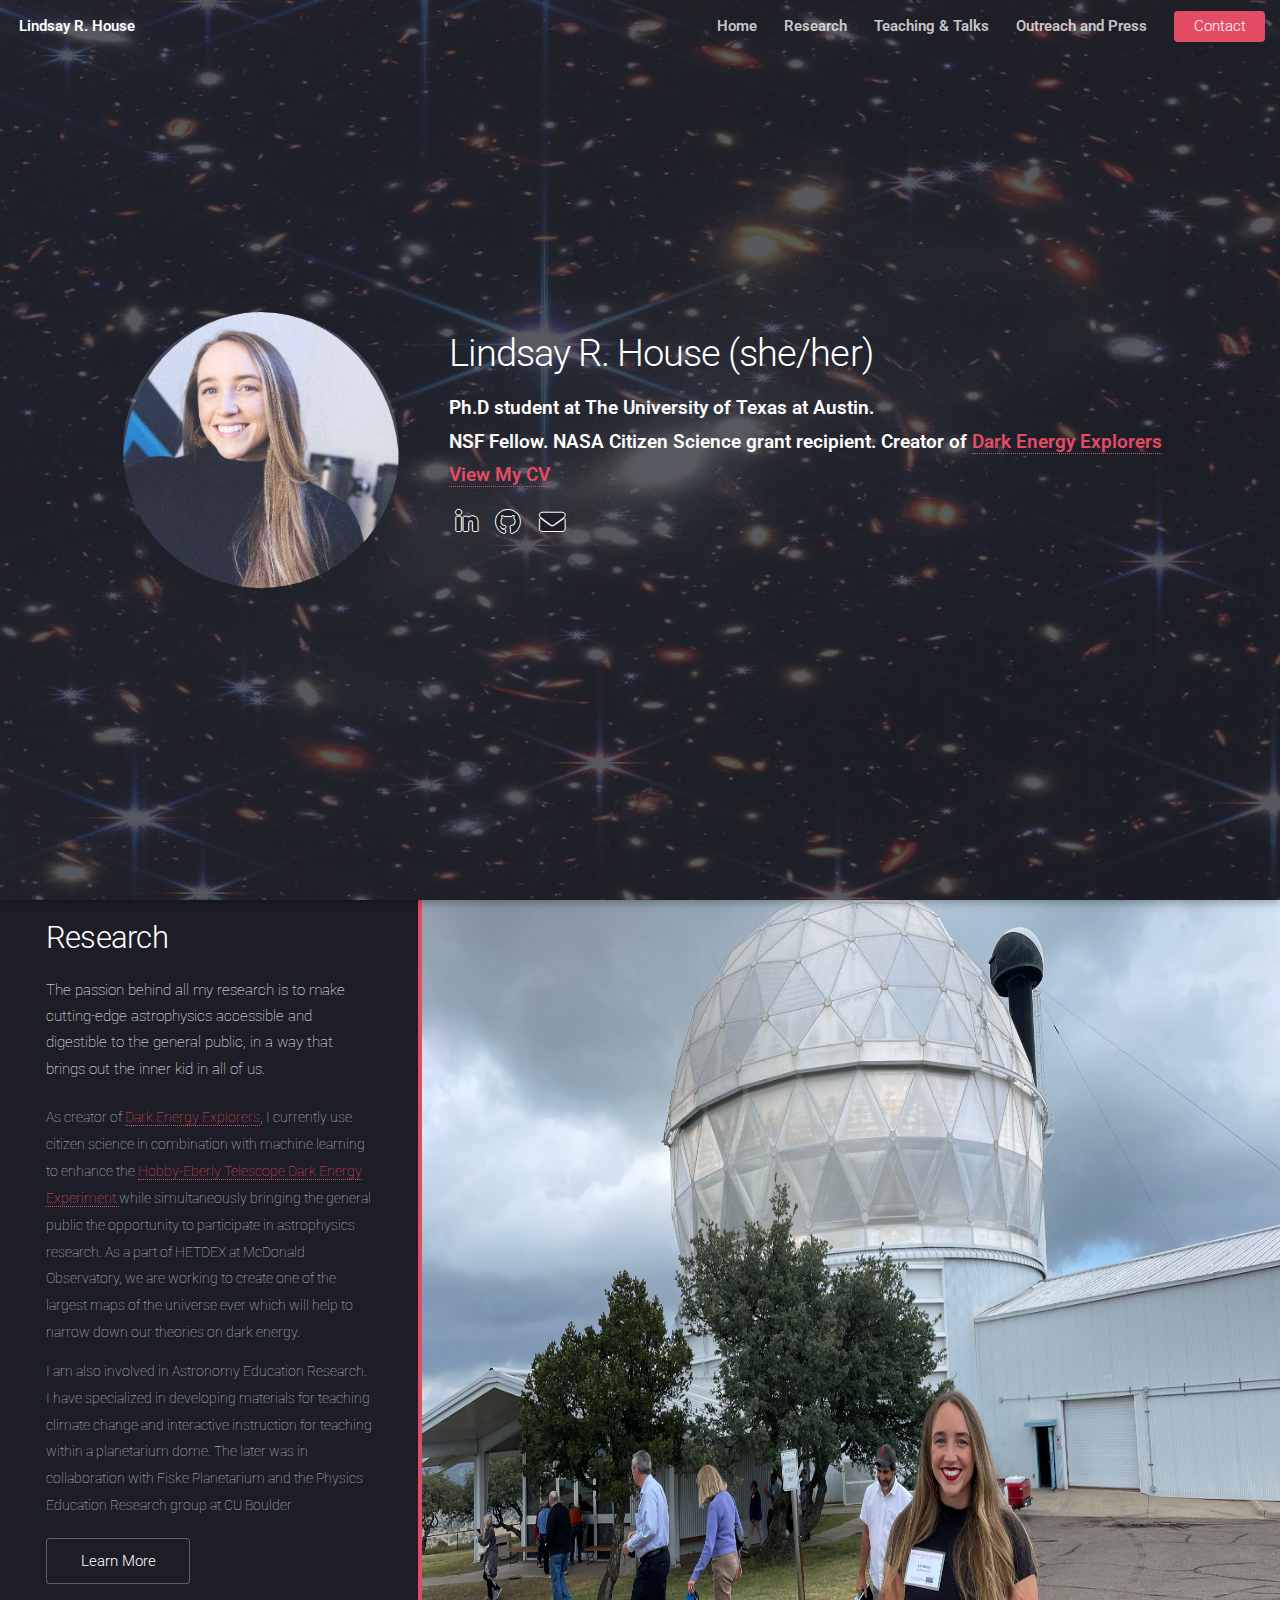
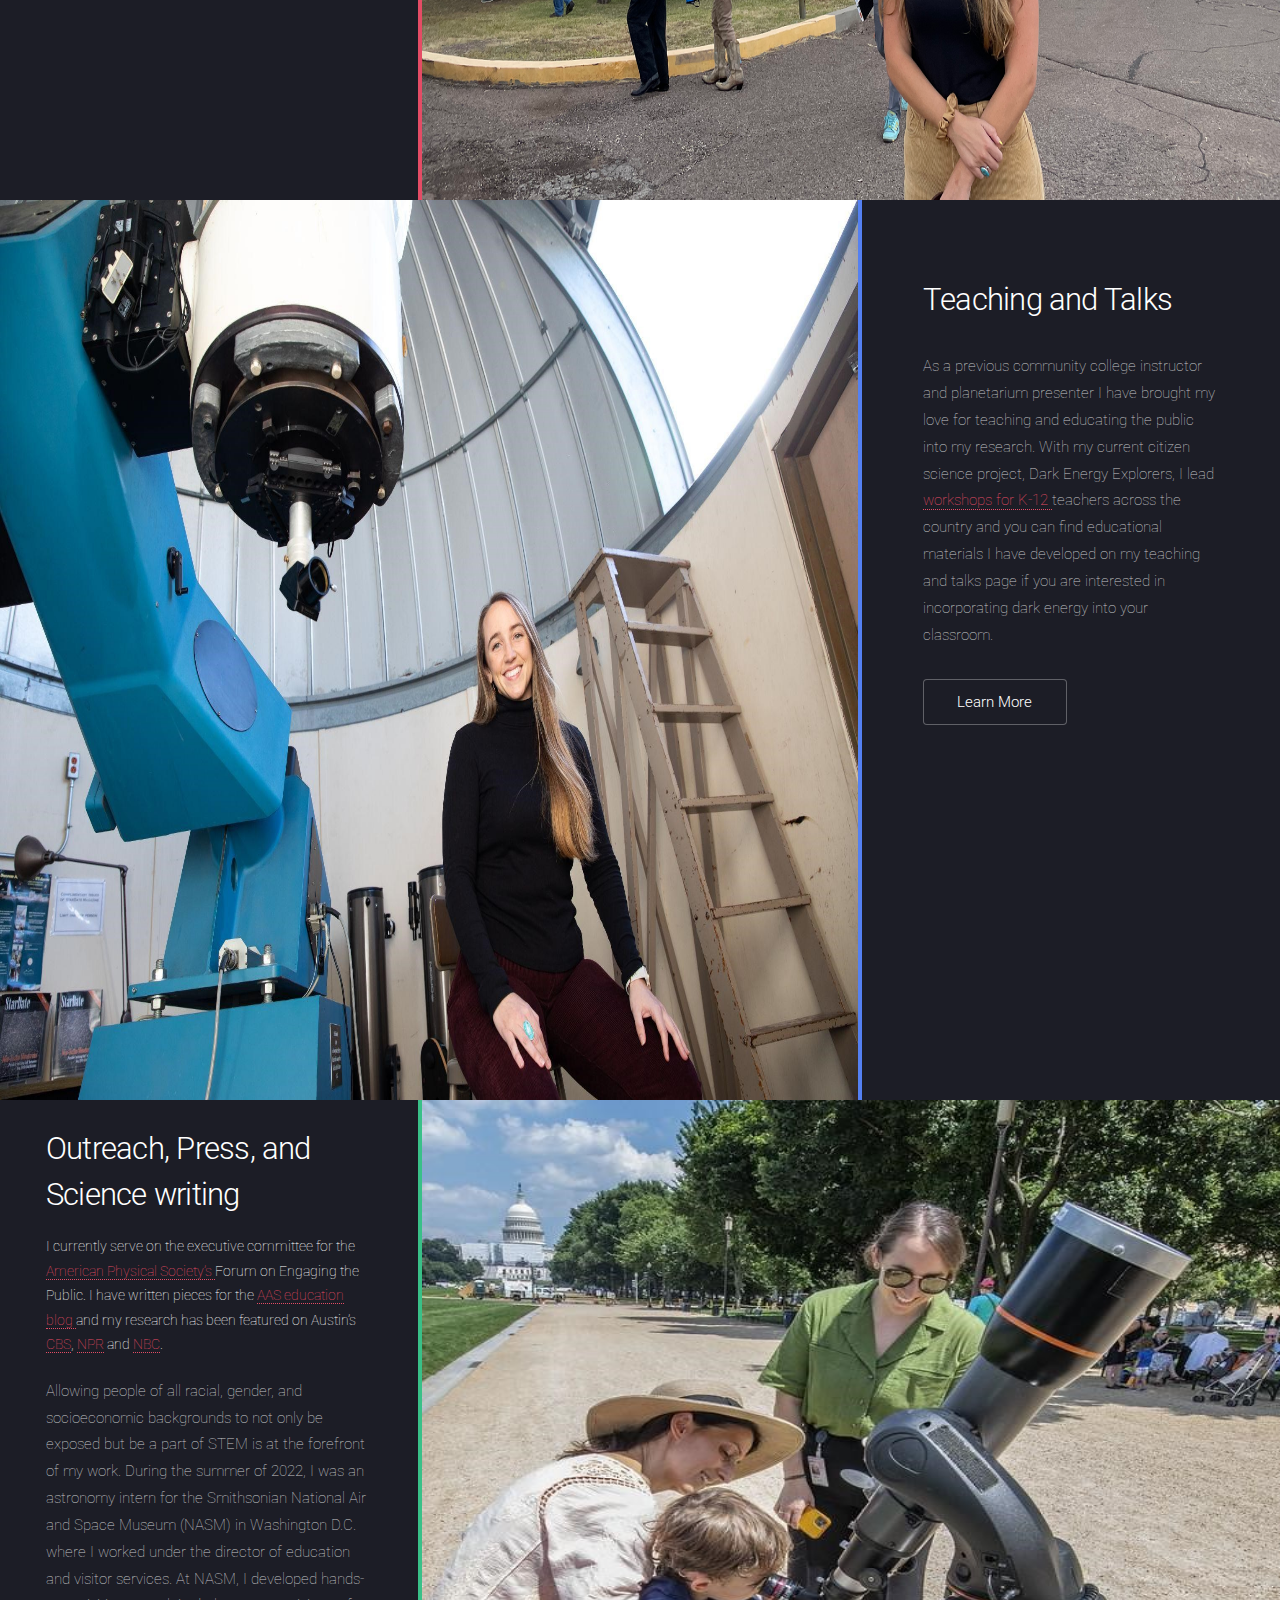
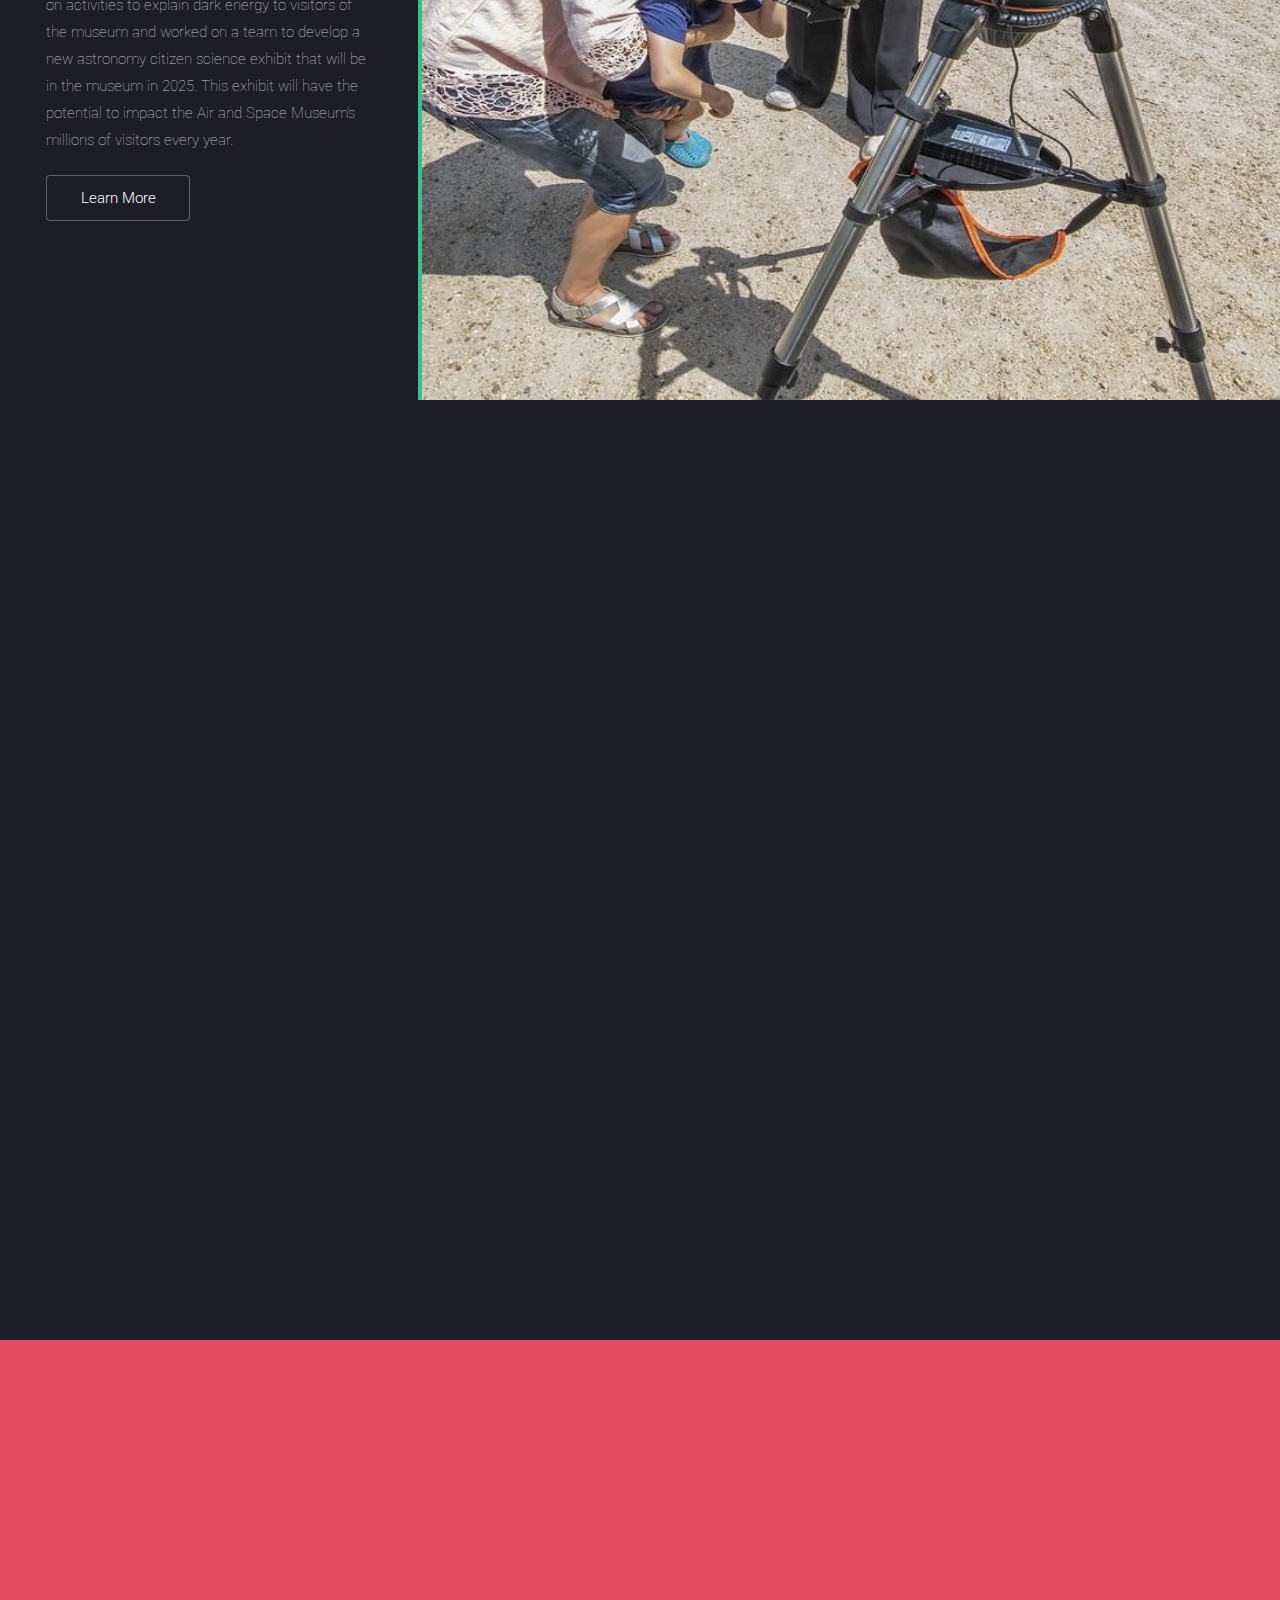
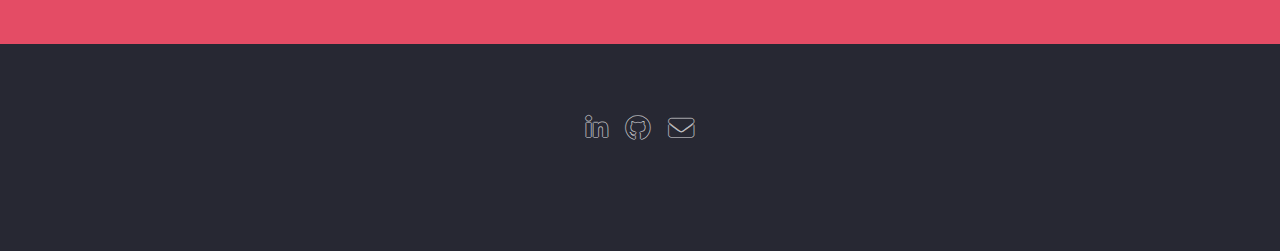
==== commit fa0be105: "Add files via upload" ====
--- a/index.html
+++ b/index.html
@@ -17,18 +17,15 @@
 		<div id="page-wrapper">
 
 			<!-- Header -->
-				<header id="header">
-					<h1 id="logo"><a href="index.html">Lindsay R. House</a></h1>
+				<header id="header" style="font-weight: 600 !important;">
+					<h1 id="logo"> <a target="_blank" href="index.html" style="font-weight: 600 !important;">Lindsay R. House</a></h1>
 					<nav id="nav">
 						<ul>
-							<li><a href="index.html">Home</a></li>
-							<li><a href="research.html">Research</a></li>
-							<li><a href="teaching.html">Teaching & Talks</a></li>
-							<li><a href="press.html">Outreach and Press</a></li>
-							<li><a href="https://www.linkedin.com/in/lindsayhouse/" class="icon brands alt fa-linkedin-in"><span class="label">LinkedIn</span></a></li>
-							<li><a href="https://github.com/lindsayinthehouse" class="icon brands alt fa-github"><span class="label">GitHub</span></a></li>
-							<li><a href="mailto:lindsay.r.house@gmail.com" class="icon solid alt fa-envelope"><span class="label">Email</span></a></li>	
-							<li><a href="#footer" class="button primary">Contact</a></li>
+							<li> <a target="_blank" href="index.html">Home</a></li>
+							<li> <a target="_blank" href="research.html">Research</a></li>
+							<li> <a target="_blank" href="teaching.html">Teaching & Talks</a></li>
+							<li> <a target="_blank" href="press.html">Outreach and Press</a></li>
+							<li> <a href="mailto:lindsay.r.house@gmail.com" class="button primary">Contact</a></li>
 						</ul>
 					</nav>
 				</header>
@@ -36,97 +33,135 @@
 			<!-- Banner -->
 				<section id="banner">
 					<div class="content">
-						<header>
+						<span class="image"><img src="images/dp.jpg" alt="" /></span>
+						<header style="font-weight: 600;">
 							<h2>Lindsay R. House (she/her)</h2>
 							<p>Ph.D student at The University of Texas at Austin.<br>
-							NSF Fellow. NASA Citizen Science grant recipient. Creator of <a href="https://www.zooniverse.org/projects/erinmc/dark-energy-explorers">Dark Energy Explorers</a><br>
-								<a href="LRHouseResume.pdf" >View My CV</a><br>
+							NSF Fellow. NASA Citizen Science grant recipient. Creator of  <a target="_blank" href="https://www.zooniverse.org/projects/erinmc/dark-energy-explorers">Dark Energy Explorers</a><br>
+								 <a target="_blank" href="LRHouseResume.pdf" >View My CV</a><br>
 								<ul class="icons" style="margin-top: 15px;">
-									<li><a href="https://www.linkedin.com/in/lindsayhouse/" class="icon brands alt fa-linkedin-in"><span class="label">LinkedIn</span></a></li>
-									<li><a href="https://github.com/lindsayinthehouse" class="icon brands alt fa-github"><span class="label">GitHub</span></a></li>
-									<li><a href="mailto:lindsay.r.house@gmail.com" class="icon solid alt fa-envelope"><span class="label">Email</span></a></li>
+									<li> <a target="_blank" href="https://www.linkedin.com/in/lindsayhouse/" class="icon brands alt fa-linkedin-in"><span class="label">LinkedIn</span></a></li>
+									<li> <a target="_blank" href="https://github.com/lindsayinthehouse" class="icon brands alt fa-github"><span class="label">GitHub</span></a></li>
+									<li> <a target="_blank" href="mailto:lindsay.r.house@gmail.com" class="icon solid alt fa-envelope"><span class="label">Email</span></a></li>
 								</ul></p>
 						</header>
-						<span class="image"><img src="images/dp.jpg" alt="" /></span>
-					</div>
-					<a href="#one" class="goto-next scrolly">Next</a>
-				</section>
-
-			<!-- One -->
-				<section id="one" class="spotlight style1 bottom">
-					<span class="image fit main"><img src="images/pic002.png" alt="" /></span>
-					<div class="content">
-						<div class="container">
-							<div class="row">
-								<div class="col-4 col-12-medium">
-									<header>
-										<h2>Research</h2>
-										<p style="font-size: 16px;">The passion behind all my research is to make cutting-edge astrophysics accessible and digestible to the general public, in a way that brings out the inner kid in all of us.</p>
-									</header>
-								</div>
-								<div class="col-4 col-12-medium">
-									<p>As creator of <a href="https://www.zooniverse.org/projects/erinmc/dark-energy-explorers">Dark Energy Explorers</a>, I currently use citizen science in combination with machine learning to enhance the <a href="https://hetdex.org/">Hobby-Eberly Telescope Dark Energy Experiment </a> while simultaneously bringing the general public the opportunity to participate in astrophysics research. As a part of HETDEX at McDonald Observatory, we are working to create one of the largest maps of the universe ever which will help to narrow down our theories on dark energy.</p>
-								</div>
-								<div class="col-4 col-12-medium">
-									<p>I am also involved in Astronomy Education Research. I have specialized in developing materials for teaching climate change and interactive instruction for teaching within a planetarium dome. The later was in collaboration with Fiske Planetarium and the Physics Education Research group at CU Boulder</p>
-									<a href="research.html" class="button primary">Learn More</a>
-								</div>
-							</div>
-						</div>
-					</div>
-					<a href="#two" class="goto-next scrolly">Next</a>
-				</section>
-
-			<!-- Two -->
-				<section id="two" class="spotlight style2 right">
+					</div>
+				</section>
+
+			<!-- One -->				
+				<div class="desktop">
+					<div class="content" style="border-right: 0.3em solid  #e44c65;">
+						<header>
+							<h2>Research</h2>
+							<p style="font-size: 15px;">The passion behind all my research is to make cutting-edge astrophysics accessible and digestible to the general public, in a way that brings out the inner kid in all of us.</p>
+						</header>
+						<p style="font-size: 14px; margin-bottom: 12px;">As creator of  <a target="_blank" href="https://www.zooniverse.org/projects/erinmc/dark-energy-explorers">Dark Energy Explorers</a>, I currently use citizen science in combination with machine learning to enhance the  <a target="_blank" href="https://hetdex.org/">Hobby-Eberly Telescope Dark Energy Experiment </a> while simultaneously bringing the general public the opportunity to participate in astrophysics research. As a part of HETDEX at McDonald Observatory, we are working to create one of the largest maps of the universe ever which will help to narrow down our theories on dark energy.</p>
+						<p style="font-size: 14px;">I am also involved in Astronomy Education Research. I have specialized in developing materials for teaching climate change and interactive instruction for teaching within a planetarium dome. The later was in collaboration with Fiske Planetarium and the Physics Education Research group at CU Boulder</p>
+						<ul class="actions">
+							<li> <a target="_blank" href="research.html" class="button" style="margin-top: -6%;">Learn More</a></li>
+						</ul>
+					</div>
+
+						<img src="images/pic002.png" style="width: 67%;">
+				</div>
+
+
+				<section id="one" class="spotlight style3 left mobile">
+					<span class="image fit main bottom"><img src="images/pic002.png" alt="" /></span>
+					<div class="content" style="padding-top: 2%; border-color: #e44c65 !important">
+						<header>
+							<h2>Research</h2>
+							<p style="font-size: 15px;">The passion behind all my research is to make cutting-edge astrophysics accessible and digestible to the general public, in a way that brings out the inner kid in all of us.</p>
+						</header>
+						<p style="font-size: 14px; margin-bottom: 12px;">As creator of  <a target="_blank" href="https://www.zooniverse.org/projects/erinmc/dark-energy-explorers">Dark Energy Explorers</a>, I currently use citizen science in combination with machine learning to enhance the  <a target="_blank" href="https://hetdex.org/">Hobby-Eberly Telescope Dark Energy Experiment </a> while simultaneously bringing the general public the opportunity to participate in astrophysics research. As a part of HETDEX at McDonald Observatory, we are working to create one of the largest maps of the universe ever which will help to narrow down our theories on dark energy.</p>
+						<p style="font-size: 14px;">I am also involved in Astronomy Education Research. I have specialized in developing materials for teaching climate change and interactive instruction for teaching within a planetarium dome. The later was in collaboration with Fiske Planetarium and the Physics Education Research group at CU Boulder</p>
+						<ul class="actions">
+							<li> <a target="_blank" href="research.html" class="button" style="margin-top: -6%;">Learn More</a></li>
+						</ul>
+					</div>
+				</section>
+
+			<!-- Two -->			
+				<div class="desktop">
+
+					<img src="images/pic003.jpg" style="width: 67%;">
+
+					<div class="content" style="padding: 5em 4em 5em 4em; border-left: 0.3em solid #5480f1;">
+						<header>
+							<h2>Teaching and Talks</h2>
+						</header>
+						<p>As a previous community college instructor and planetarium presenter I have brought my love for teaching and educating the public into my research. With my current citizen science project, Dark Energy Explorers, I lead  <a target="_blank" href="https://mcdonaldobservatory.org/teachers/profdev"> workshops for K-12 </a> teachers across the country and you can find educational materials I have developed on my teaching and talks page if you are interested in incorporating dark energy into your classroom.</p>
+						<ul class="actions">
+							<li> <a target="_blank" href="teaching.html" class="button">Learn More</a></li>
+						</ul>
+					</div>
+				</div>
+
+				<section id="two" class="spotlight style2 right mobile">
 					<span class="image fit main"><img src="images/pic003.jpg" alt="" /></span>
 					<div class="content">
 						<header>
 							<h2>Teaching and Talks</h2>
 						</header>
-						<p>As a previous community college instructor and planetarium presenter I have brought my love for teaching and educating the public into my research. With my current citizen science project, Dark Energy Explorers, I lead <a href="https://mcdonaldobservatory.org/teachers/profdev"> workshops for K-12 </a> teachers across the country and you can find educational materials I have developed on my teaching and talks page if you are interested in incorporating dark energy into your classroom.</p>
-						<ul class="actions">
-							<li><a href="teaching.html" class="button">Learn More</a></li>
-						</ul>
-					</div>
-					<a href="#three" class="goto-next scrolly">Next</a>
+						<p>As a previous community college instructor and planetarium presenter I have brought my love for teaching and educating the public into my research. With my current citizen science project, Dark Energy Explorers, I lead  <a target="_blank" href="https://mcdonaldobservatory.org/teachers/profdev"> workshops for K-12 </a> teachers across the country and you can find educational materials I have developed on my teaching and talks page if you are interested in incorporating dark energy into your classroom.</p>
+						<ul class="actions">
+							<li> <a target="_blank" href="teaching.html" class="button">Learn More</a></li>
+						</ul>
+					</div>
 				</section>
 
 			<!-- Three -->
-				<section id="three" class="spotlight style3 left">
+				
+				<div class="desktop">
+					<div class="content" style="padding-top: 2%; border-right: 0.3em solid #39c088;">
+						<header>
+							<h2>Outreach, Press, and Science writing</h2>
+							<p style="font-size: 14px;">I currently serve on the executive committee for the  <a target="_blank" href="https://www.aps.org/publications/apsnews/201909/foep-unit.cfm">American Physical Society’s </a> Forum on Engaging the Public. I have written pieces for the  <a target="_blank" href="https://aas.org/posts/news/2022/06/dark-energy-explorers-using-citizen-science-enhance-hobby-eberly-telescope-dark"> AAS education blog </a> and my research has been featured on Austin’s  <a target="_blank" href="https://cbsaustin.com/news/local/university-of-texas-graduate-student-creating-comprehensive-map-of-the-universe">CBS</a>,  <a target="_blank" href="https://www.kut.org/texasstandard/2022-12-02/swipe-right-identify-new-galaxy-dark-energy-explorers">NPR</a> and  <a target="_blank" href="https://www.kxan.com/weather-traffic-qas/university-of-texas-scientists-use-dating-app-tech-to-locate-distant-galaxies-dark-energy/">NBC</a>.</p>
+						</header>
+						<p style="font-size: 15px;">Allowing people of all racial, gender, and socioeconomic backgrounds to not only be exposed but be a part of STEM is at the forefront of my work. During the summer of 2022, I was an astronomy intern for the Smithsonian National Air and Space Museum (NASM) in Washington D.C. where I worked under the director of education and visitor services. At NASM, I developed hands-on activities to explain dark energy to visitors of the museum and worked on a team to develop a new astronomy citizen science exhibit that will be in the museum in 2025. This exhibit will have the potential to impact the Air and Space Museum’s millions of visitors every year.</p>
+						<ul class="actions">
+							<li> <a target="_blank" href="press.html" class="button" style="margin-top: -6%;">Learn More</a></li>
+						</ul>
+					</div>
+
+						<img src="images/pic004.jpg" style="width: 67%;">
+				</div>
+
+				<section id="three" class="spotlight style3 left mobile">
 					<span class="image fit main bottom"><img src="images/pic004.jpg" alt="" /></span>
 					<div class="content" style="padding-top: 2%;">
 						<header>
 							<h2>Outreach, Press, and Science writing</h2>
-							<p style="font-size: 14px;">I currently serve on the executive committee for the <a href="https://www.aps.org/publications/apsnews/201909/foep-unit.cfm">American Physical Society’s </a> Forum on Engaging the Public. I have written pieces for the <a href="https://aas.org/posts/news/2022/06/dark-energy-explorers-using-citizen-science-enhance-hobby-eberly-telescope-dark"> AAS education blog </a> and my research has been featured on Austin’s <a href="https://cbsaustin.com/news/local/university-of-texas-graduate-student-creating-comprehensive-map-of-the-universe">CBS</a>, <a href="https://www.kut.org/texasstandard/2022-12-02/swipe-right-identify-new-galaxy-dark-energy-explorers">NPR</a> and <a href="https://www.kxan.com/weather-traffic-qas/university-of-texas-scientists-use-dating-app-tech-to-locate-distant-galaxies-dark-energy/">NBC</a>.</p>
+							<p style="font-size: 14px;">I currently serve on the executive committee for the  <a target="_blank" href="https://www.aps.org/publications/apsnews/201909/foep-unit.cfm">American Physical Society’s </a> Forum on Engaging the Public. I have written pieces for the  <a target="_blank" href="https://aas.org/posts/news/2022/06/dark-energy-explorers-using-citizen-science-enhance-hobby-eberly-telescope-dark"> AAS education blog </a> and my research has been featured on Austin’s  <a target="_blank" href="https://cbsaustin.com/news/local/university-of-texas-graduate-student-creating-comprehensive-map-of-the-universe">CBS</a>,  <a target="_blank" href="https://www.kut.org/texasstandard/2022-12-02/swipe-right-identify-new-galaxy-dark-energy-explorers">NPR</a> and  <a target="_blank" href="https://www.kxan.com/weather-traffic-qas/university-of-texas-scientists-use-dating-app-tech-to-locate-distant-galaxies-dark-energy/">NBC</a>.</p>
 						</header>
 						<p style="font-size: 15px;">Allowing people of all racial, gender, and socioeconomic backgrounds to not only be exposed but be a part of STEM is at the forefront of my work. During the summer of 2022, I was an astronomy intern for the Smithsonian National Air and Space Museum (NASM) in Washington D.C. where I worked under the director of education and visitor services. At NASM, I developed hands-on activities to explain dark energy to visitors of the museum and worked on a team to develop a new astronomy citizen science exhibit that will be in the museum in 2025. This exhibit will have the potential to impact the Air and Space Museum’s millions of visitors every year.</p>
 						<ul class="actions">
-							<li><a href="press.html" class="button" style="margin-top: -6%;">Learn More</a></li>
-						</ul>
-					</div>
-					<a href="#four" class="goto-next scrolly">Next</a>
+							<li> <a target="_blank" href="press.html" class="button" style="margin-top: -6%;">Learn More</a></li>
+						</ul>
+					</div>
 				</section>
 
 			<!-- Four -->
 				<section id="four" class="wrapper style1 special fade-up">
 					<div class="container">
 						<header class="major">
-							<h2>When I don’t have my head in the stars, you can find me…</h2>
+							<h2>A little bit more about me</h2>
+							<p style="font-size: 14px !important; font-family: sans-serif;">I was born and raised in the beautiful Blue Ridge Mountains of Western North Carolina. I attended the University of North Carolina at Asheville, earning a BS in Mathematics and later a BS in physics. My passion for education was born at UNC Greensboro as I worked as a Teaching Assistant for an introductory astronomy class. I have exercised my skills as an educator by working with individuals one-on-one tutoring to teaching pre-calculus and courses on the growth mindset at Wake Tech Community College. Additionally, I worked as a planetarium presenter at the Morehead Planetarium and Science Center, where I experienced the joy and privilege of watching children's faces light up as I showed them the vastness of the universe for the first time. These experiences, among others, motivated me to hybridize my greatest passions - astronomy and education, and thus gain my Ph.D. at UT Austin. I have become ever confident in my decision to gain my Ph.D. as it has led me to experiences such as working at the Smithsonian National Air and Space museum in Washington D.C. during the summer of 2022. </p>
+							<p style="font-size: 14px !important; font-family: sans-serif;">When my head isn't in the stars, I enjoy hiking, baking, crafting, and traveling. I return home multiple times a year to the NC mountains to enjoy the town's vibrant collection of micro-breweries, take a break from the Texas heat, spend time with family, and put some miles on my hiking boots. For anyone with a trip to Asheville, NC, in the future, be sure to ask me for my list of recommendations - I will happily share my curated Google Doc full of hometown knowledge!</p>
 						</header>
 						<div class="box alt">
 							<div class="row gtr-uniform">
 								<section class="col-4 col-6-medium col-12-xsmall">
-									<span class="icon solid alt major fa fa-cheese"></span>
-									<h3>Baking or trying new foods</h3>
+									<span class="image"><img src="images/baking.png" alt="" /></span>
+									<h3 style="margin-top: 20px;">Baking or trying new foods</h3>
 								</section>
 								<section class="col-4 col-6-medium col-12-xsmall">
-									<span class="icon solid alt major fa-dumbbell"></span>
-									<h3>Working out or Hiking</h3>
+									<span class="image"><img src="images/working-out.png" alt="" /></span>
+									<h3 style="margin-top: 20px;">Working out or Hiking</h3>
 								</section>
 								<section class="col-4 col-6-medium col-12-xsmall">
-									<span class="icon solid alt major fa-paint-brush"></span>
-									<h3>Crafting</h3>
+									<span class="image"><img src="images/crafting.png" alt="" /></span>
+									<h3 style="margin-top: 20px;">Crafting</h3>
 								</section>
 							</div>
 						</div>
@@ -142,7 +177,7 @@
 						</header>
 						<form method="post" action="#" class="cta">
 							<div class="row gtr-uniform gtr-50">
-								<div class="col-12 col-12-xsmall"><a href="https://www.zooniverse.org/projects/erinmc/dark-energy-explorers" class="button primary">Get Started</a></div>
+								<div class="col-12 col-12-xsmall"> <a target="_blank" href="https://www.zooniverse.org/projects/erinmc/dark-energy-explorers" class="button primary">Get Started</a></div>
 							</div>
 						</form>
 					</div>
@@ -151,9 +186,9 @@
 			<!-- Footer -->
 				<footer id="footer">
 					<ul class="icons">
-						<li><a href="https://www.linkedin.com/in/lindsayhouse/" class="icon brands alt fa-linkedin-in"></a></li>
-						<li><a href="https://github.com/lindsayinthehouse" class="icon brands alt fa-github"></a></li>
-						<li><a href="mailto:lindsay.r.house@gmail.com" class="icon solid alt fa-envelope"></a></li>	
+						<li> <a target="_blank" href="https://www.linkedin.com/in/lindsayhouse/" class="icon brands alt fa-linkedin-in"></a></li>
+						<li> <a target="_blank" href="https://github.com/lindsayinthehouse" class="icon brands alt fa-github"></a></li>
+						<li> <a href="mailto:lindsay.r.house@gmail.com" class="icon solid alt fa-envelope"></a></li>	
 					</ul>
 				</footer>
 
@@ -170,4 +205,4 @@
 			<script src="assets/js/main.js"></script>
 
 	</body>
-</html>
+</html>--- a/assets/css/main.css
+++ b/assets/css/main.css
@@ -3471,10 +3471,10 @@
 		}
 
 		#banner:after {
-			background-image: -moz-linear-gradient(top, rgba(23, 24, 32, 0.95), rgba(23, 24, 32, 0.95)), url("images/overlay.png");;
-			background-image: -webkit-linear-gradient(top, rgba(23, 24, 32, 0.95), rgba(23, 24, 32, 0.95)), url("images/overlay.png");;
-			background-image: -ms-linear-gradient(top, rgba(23, 24, 32, 0.95), rgba(23, 24, 32, 0.95)), url("images/overlay.png");;
-			background-image: linear-gradient(top, rgba(23, 24, 32, 0.95), rgba(23, 24, 32, 0.95)), url("images/overlay.png");;
+			background-image: -moz-linear-gradient(top, rgba(23, 24, 32, 0.7), rgba(23, 24, 32, 0.7)), url("images/overlay.png");;
+			background-image: -webkit-linear-gradient(top, rgba(23, 24, 32, 0.7), rgba(23, 24, 32, 0.7)), url("images/overlay.png");;
+			background-image: -ms-linear-gradient(top, rgba(23, 24, 32, 0.7), rgba(23, 24, 32, 0.7)), url("images/overlay.png");;
+			background-image: linear-gradient(top, rgba(23, 24, 32, 0.7), rgba(23, 24, 32, 0.7)), url("images/overlay.png");;
 			content: '';
 			display: block;
 			height: 100%;
@@ -3490,7 +3490,7 @@
 			max-width: 95%;
 			padding: 6em;
 			position: relative;
-			text-align: right;
+			text-align: left;
 			vertical-align: middle;
 			z-index: 1;
 		}
@@ -3514,7 +3514,7 @@
 				border-radius: 100%;
 				display: inline-block;
 				height: 18em;
-				margin-left: 3em;
+				margin-right: 3em;
 				vertical-align: middle;
 				width: 18em;
 			}
@@ -4116,3 +4116,61 @@
 {
 	background-image: url("../../images/a.jpg") !important;
 }
+
+#four .image {
+	display: inline-block;
+	height: 20em;
+	vertical-align: middle;
+	width: 20em;
+	-webkit-filter: brightness(1.0); 
+	filter: brightness(1.0);
+}
+
+#banner .content .image
+{
+	-webkit-filter: brightness(1.2); 
+	filter: brightness(1.2);
+}
+
+.desktop
+{
+	display: flex;
+	height: 100vh;
+}
+
+.desktop .content
+{
+	width: 33%;
+	padding: 1em 3em 1em 3em;
+}
+
+.desktop-image
+{
+	width: 67%;
+}
+
+@media (min-width:981px)
+{
+	.desktop
+	{
+		display: flex;
+	}
+
+	.mobile
+	{
+		display: none;
+	}
+}
+
+@media (max-width:980px)
+{
+	.desktop
+	{
+		display: none;
+	}
+
+	.mobile
+	{
+		display: block;
+	}
+}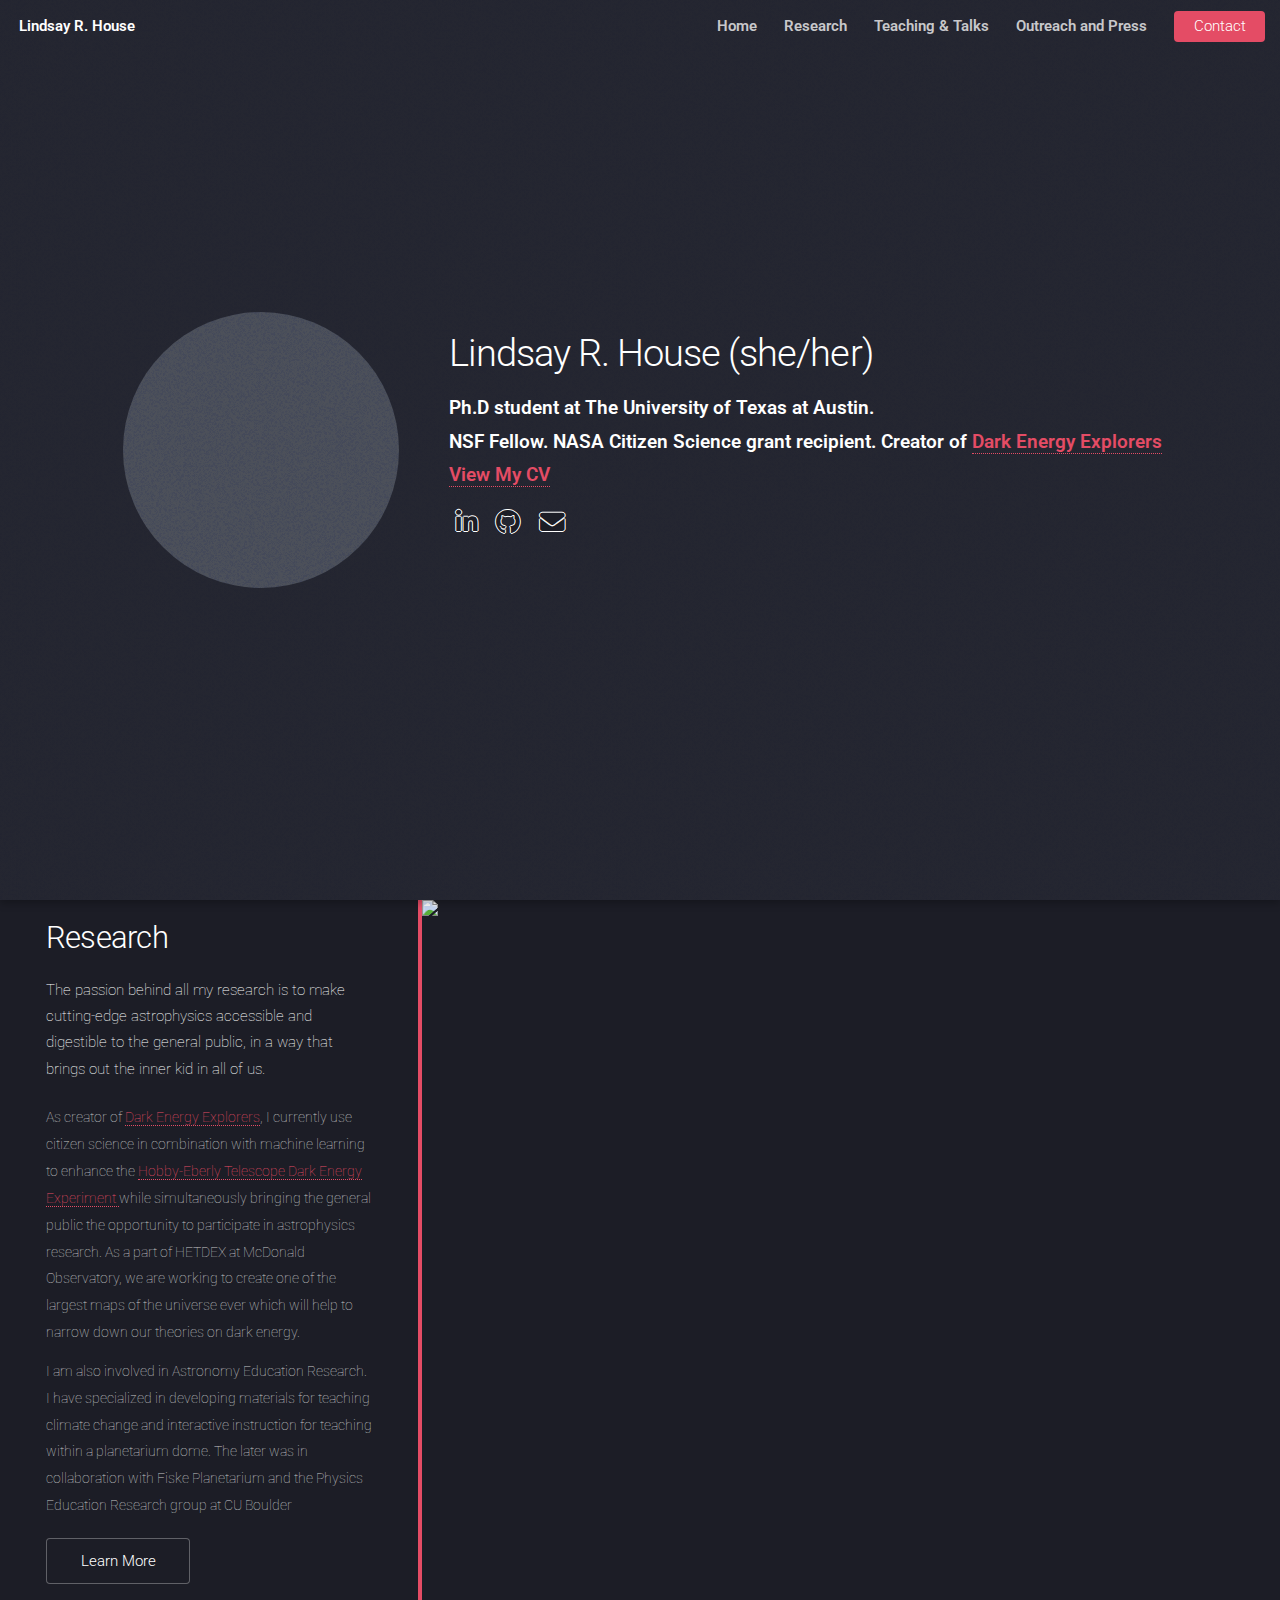
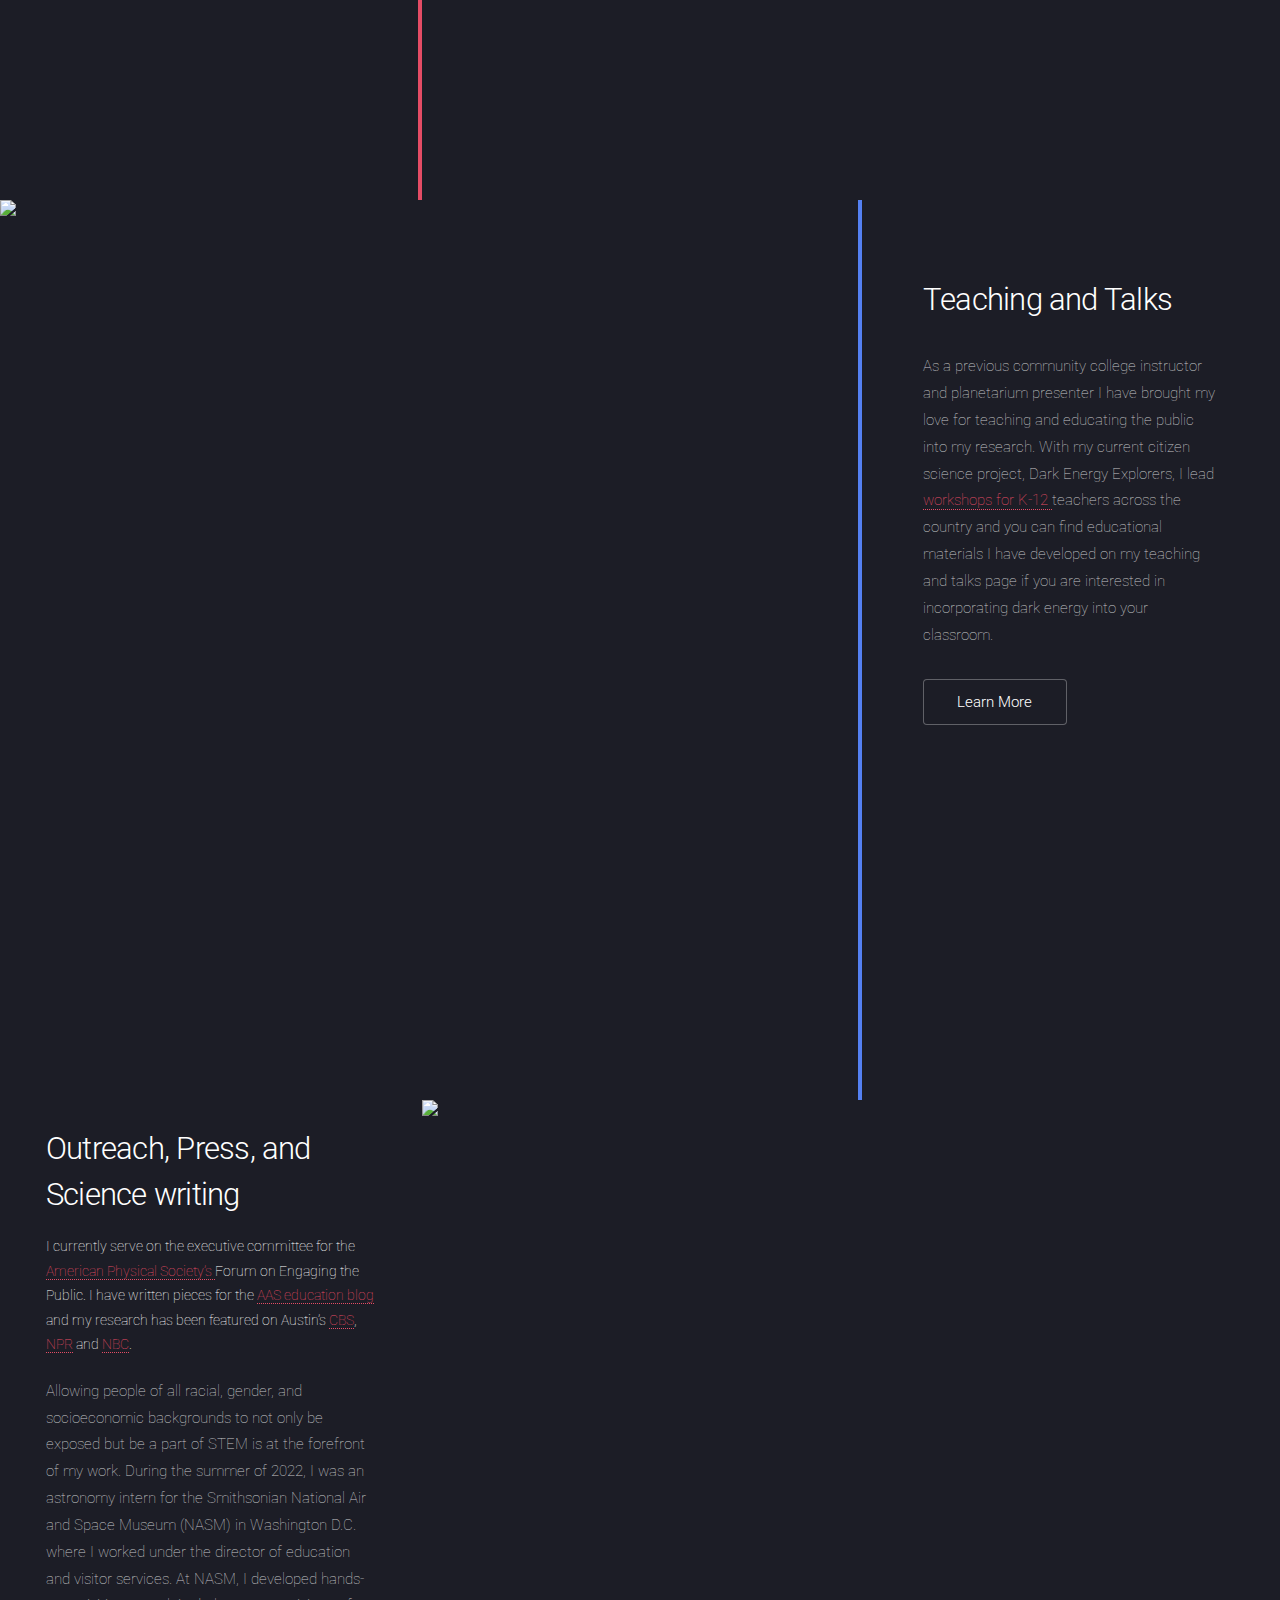
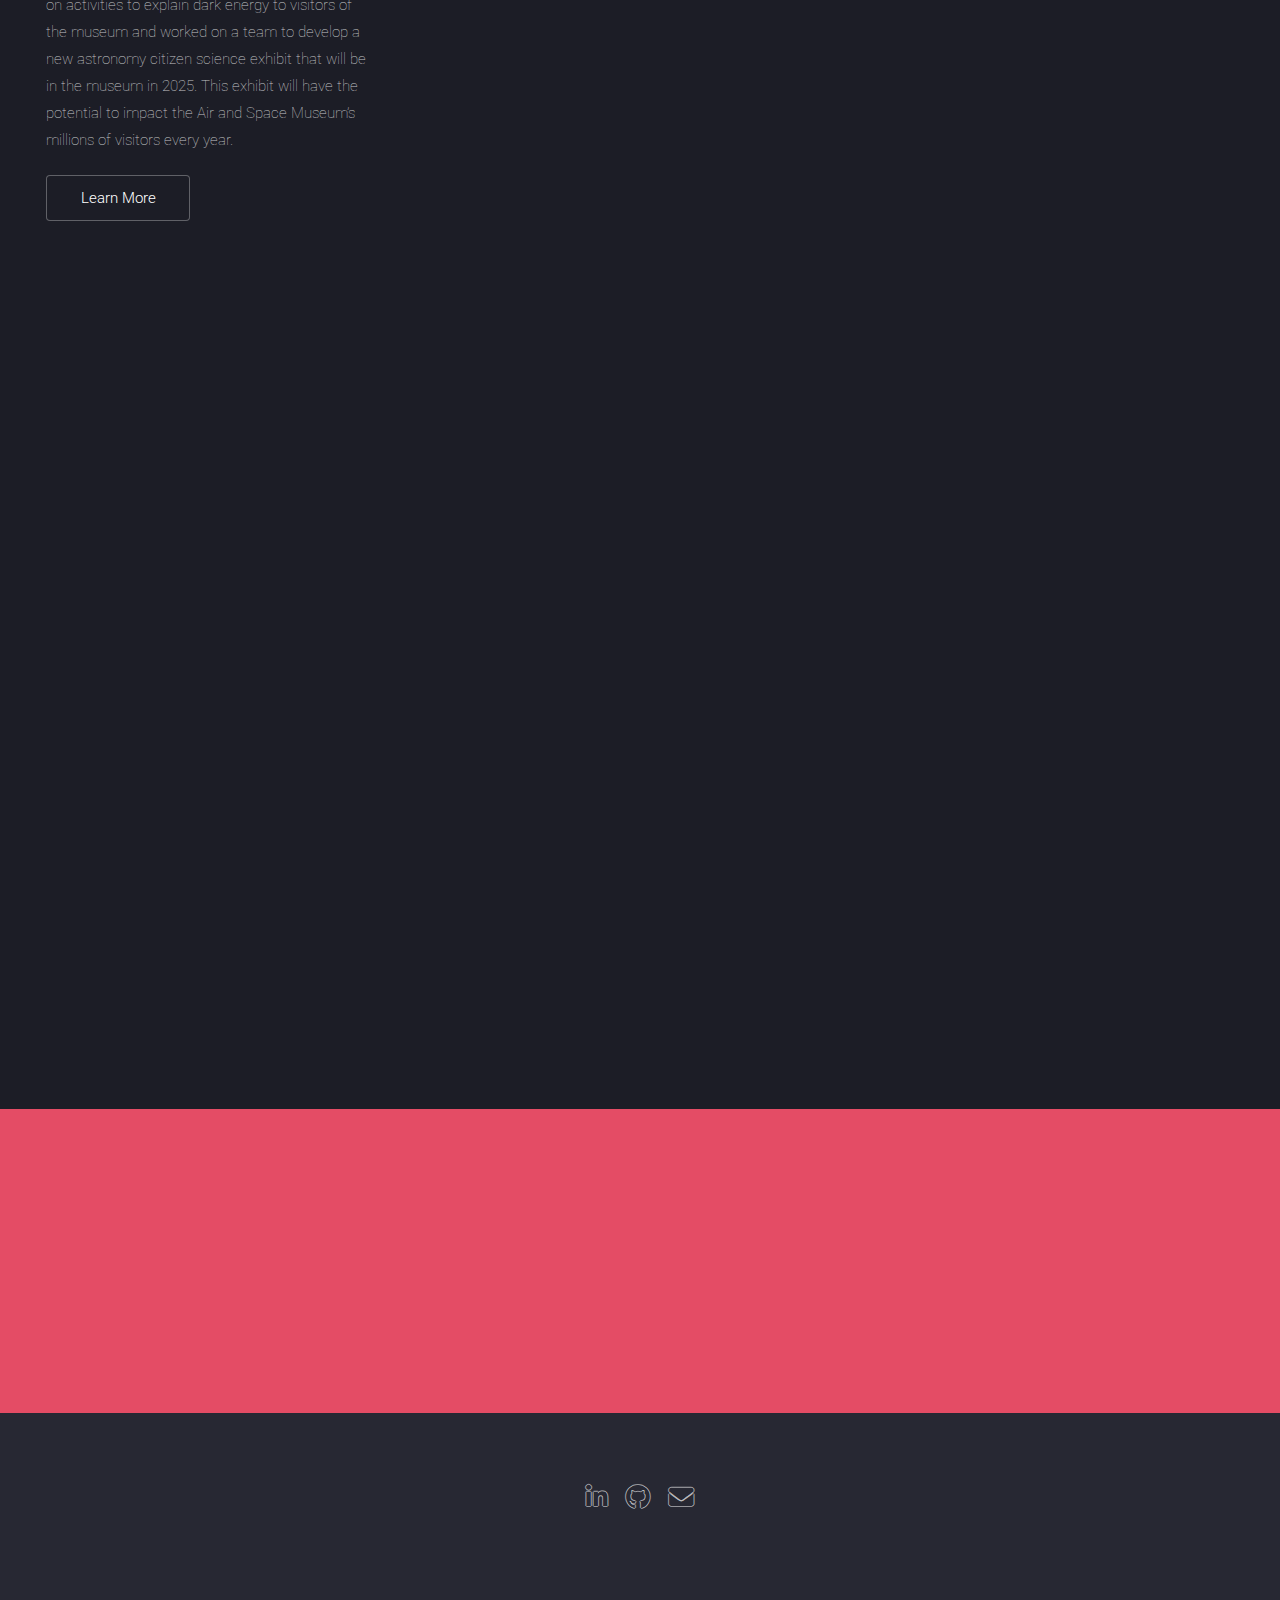
==== commit 7a8ea552: "Add files via upload" ====
--- a/index.html
+++ b/index.html
@@ -18,13 +18,13 @@
 
 			<!-- Header -->
 				<header id="header" style="font-weight: 600 !important;">
-					<h1 id="logo"> <a target="_blank" href="index.html" style="font-weight: 600 !important;">Lindsay R. House</a></h1>
+					<h1 id="logo"> <a href="index.html" style="font-weight: 600 !important;">Lindsay R. House</a></h1>
 					<nav id="nav">
 						<ul>
-							<li> <a target="_blank" href="index.html">Home</a></li>
-							<li> <a target="_blank" href="research.html">Research</a></li>
-							<li> <a target="_blank" href="teaching.html">Teaching & Talks</a></li>
-							<li> <a target="_blank" href="press.html">Outreach and Press</a></li>
+							<li> <a href="index.html">Home</a></li>
+							<li> <a href="research.html">Research</a></li>
+							<li> <a href="teaching.html">Teaching & Talks</a></li>
+							<li> <a href="press.html">Outreach and Press</a></li>
 							<li> <a href="mailto:lindsay.r.house@gmail.com" class="button primary">Contact</a></li>
 						</ul>
 					</nav>
@@ -38,11 +38,11 @@
 							<h2>Lindsay R. House (she/her)</h2>
 							<p>Ph.D student at The University of Texas at Austin.<br>
 							NSF Fellow. NASA Citizen Science grant recipient. Creator of  <a target="_blank" href="https://www.zooniverse.org/projects/erinmc/dark-energy-explorers">Dark Energy Explorers</a><br>
-								 <a target="_blank" href="LRHouseResume.pdf" >View My CV</a><br>
+								 <a href="LRHouseResume.pdf" >View My CV</a><br>
 								<ul class="icons" style="margin-top: 15px;">
 									<li> <a target="_blank" href="https://www.linkedin.com/in/lindsayhouse/" class="icon brands alt fa-linkedin-in"><span class="label">LinkedIn</span></a></li>
 									<li> <a target="_blank" href="https://github.com/lindsayinthehouse" class="icon brands alt fa-github"><span class="label">GitHub</span></a></li>
-									<li> <a target="_blank" href="mailto:lindsay.r.house@gmail.com" class="icon solid alt fa-envelope"><span class="label">Email</span></a></li>
+									<li> <a href="mailto:lindsay.r.house@gmail.com" class="icon solid alt fa-envelope"><span class="label">Email</span></a></li>
 								</ul></p>
 						</header>
 					</div>
@@ -58,7 +58,7 @@
 						<p style="font-size: 14px; margin-bottom: 12px;">As creator of  <a target="_blank" href="https://www.zooniverse.org/projects/erinmc/dark-energy-explorers">Dark Energy Explorers</a>, I currently use citizen science in combination with machine learning to enhance the  <a target="_blank" href="https://hetdex.org/">Hobby-Eberly Telescope Dark Energy Experiment </a> while simultaneously bringing the general public the opportunity to participate in astrophysics research. As a part of HETDEX at McDonald Observatory, we are working to create one of the largest maps of the universe ever which will help to narrow down our theories on dark energy.</p>
 						<p style="font-size: 14px;">I am also involved in Astronomy Education Research. I have specialized in developing materials for teaching climate change and interactive instruction for teaching within a planetarium dome. The later was in collaboration with Fiske Planetarium and the Physics Education Research group at CU Boulder</p>
 						<ul class="actions">
-							<li> <a target="_blank" href="research.html" class="button" style="margin-top: -6%;">Learn More</a></li>
+							<li> <a href="research.html" class="button" style="margin-top: -6%;">Learn More</a></li>
 						</ul>
 					</div>
 
@@ -76,7 +76,7 @@
 						<p style="font-size: 14px; margin-bottom: 12px;">As creator of  <a target="_blank" href="https://www.zooniverse.org/projects/erinmc/dark-energy-explorers">Dark Energy Explorers</a>, I currently use citizen science in combination with machine learning to enhance the  <a target="_blank" href="https://hetdex.org/">Hobby-Eberly Telescope Dark Energy Experiment </a> while simultaneously bringing the general public the opportunity to participate in astrophysics research. As a part of HETDEX at McDonald Observatory, we are working to create one of the largest maps of the universe ever which will help to narrow down our theories on dark energy.</p>
 						<p style="font-size: 14px;">I am also involved in Astronomy Education Research. I have specialized in developing materials for teaching climate change and interactive instruction for teaching within a planetarium dome. The later was in collaboration with Fiske Planetarium and the Physics Education Research group at CU Boulder</p>
 						<ul class="actions">
-							<li> <a target="_blank" href="research.html" class="button" style="margin-top: -6%;">Learn More</a></li>
+							<li> <a href="research.html" class="button" style="margin-top: -6%;">Learn More</a></li>
 						</ul>
 					</div>
 				</section>
@@ -92,7 +92,7 @@
 						</header>
 						<p>As a previous community college instructor and planetarium presenter I have brought my love for teaching and educating the public into my research. With my current citizen science project, Dark Energy Explorers, I lead  <a target="_blank" href="https://mcdonaldobservatory.org/teachers/profdev"> workshops for K-12 </a> teachers across the country and you can find educational materials I have developed on my teaching and talks page if you are interested in incorporating dark energy into your classroom.</p>
 						<ul class="actions">
-							<li> <a target="_blank" href="teaching.html" class="button">Learn More</a></li>
+							<li> <a href="teaching.html" class="button">Learn More</a></li>
 						</ul>
 					</div>
 				</div>
@@ -105,7 +105,7 @@
 						</header>
 						<p>As a previous community college instructor and planetarium presenter I have brought my love for teaching and educating the public into my research. With my current citizen science project, Dark Energy Explorers, I lead  <a target="_blank" href="https://mcdonaldobservatory.org/teachers/profdev"> workshops for K-12 </a> teachers across the country and you can find educational materials I have developed on my teaching and talks page if you are interested in incorporating dark energy into your classroom.</p>
 						<ul class="actions">
-							<li> <a target="_blank" href="teaching.html" class="button">Learn More</a></li>
+							<li> <a href="teaching.html" class="button">Learn More</a></li>
 						</ul>
 					</div>
 				</section>
@@ -113,18 +113,18 @@
 			<!-- Three -->
 				
 				<div class="desktop">
-					<div class="content" style="padding-top: 2%; border-right: 0.3em solid #39c088;">
+					<div class="content" style="padding-top: 2%;">
 						<header>
 							<h2>Outreach, Press, and Science writing</h2>
 							<p style="font-size: 14px;">I currently serve on the executive committee for the  <a target="_blank" href="https://www.aps.org/publications/apsnews/201909/foep-unit.cfm">American Physical Society’s </a> Forum on Engaging the Public. I have written pieces for the  <a target="_blank" href="https://aas.org/posts/news/2022/06/dark-energy-explorers-using-citizen-science-enhance-hobby-eberly-telescope-dark"> AAS education blog </a> and my research has been featured on Austin’s  <a target="_blank" href="https://cbsaustin.com/news/local/university-of-texas-graduate-student-creating-comprehensive-map-of-the-universe">CBS</a>,  <a target="_blank" href="https://www.kut.org/texasstandard/2022-12-02/swipe-right-identify-new-galaxy-dark-energy-explorers">NPR</a> and  <a target="_blank" href="https://www.kxan.com/weather-traffic-qas/university-of-texas-scientists-use-dating-app-tech-to-locate-distant-galaxies-dark-energy/">NBC</a>.</p>
 						</header>
 						<p style="font-size: 15px;">Allowing people of all racial, gender, and socioeconomic backgrounds to not only be exposed but be a part of STEM is at the forefront of my work. During the summer of 2022, I was an astronomy intern for the Smithsonian National Air and Space Museum (NASM) in Washington D.C. where I worked under the director of education and visitor services. At NASM, I developed hands-on activities to explain dark energy to visitors of the museum and worked on a team to develop a new astronomy citizen science exhibit that will be in the museum in 2025. This exhibit will have the potential to impact the Air and Space Museum’s millions of visitors every year.</p>
 						<ul class="actions">
-							<li> <a target="_blank" href="press.html" class="button" style="margin-top: -6%;">Learn More</a></li>
-						</ul>
-					</div>
-
-						<img src="images/pic004.jpg" style="width: 67%;">
+							<li> <a href="press.html" class="button" style="margin-top: -6%;">Learn More</a></li>
+						</ul>
+					</div>
+
+						<img src="images/test of telescope pic.png" style="width: 67%;">
 				</div>
 
 				<section id="three" class="spotlight style3 left mobile">
@@ -136,37 +136,37 @@
 						</header>
 						<p style="font-size: 15px;">Allowing people of all racial, gender, and socioeconomic backgrounds to not only be exposed but be a part of STEM is at the forefront of my work. During the summer of 2022, I was an astronomy intern for the Smithsonian National Air and Space Museum (NASM) in Washington D.C. where I worked under the director of education and visitor services. At NASM, I developed hands-on activities to explain dark energy to visitors of the museum and worked on a team to develop a new astronomy citizen science exhibit that will be in the museum in 2025. This exhibit will have the potential to impact the Air and Space Museum’s millions of visitors every year.</p>
 						<ul class="actions">
-							<li> <a target="_blank" href="press.html" class="button" style="margin-top: -6%;">Learn More</a></li>
+							<li> <a href="press.html" class="button" style="margin-top: -6%;">Learn More</a></li>
 						</ul>
 					</div>
 				</section>
 
 			<!-- Four -->
-				<section id="four" class="wrapper style1 special fade-up">
-					<div class="container">
-						<header class="major">
-							<h2>A little bit more about me</h2>
-							<p style="font-size: 14px !important; font-family: sans-serif;">I was born and raised in the beautiful Blue Ridge Mountains of Western North Carolina. I attended the University of North Carolina at Asheville, earning a BS in Mathematics and later a BS in physics. My passion for education was born at UNC Greensboro as I worked as a Teaching Assistant for an introductory astronomy class. I have exercised my skills as an educator by working with individuals one-on-one tutoring to teaching pre-calculus and courses on the growth mindset at Wake Tech Community College. Additionally, I worked as a planetarium presenter at the Morehead Planetarium and Science Center, where I experienced the joy and privilege of watching children's faces light up as I showed them the vastness of the universe for the first time. These experiences, among others, motivated me to hybridize my greatest passions - astronomy and education, and thus gain my Ph.D. at UT Austin. I have become ever confident in my decision to gain my Ph.D. as it has led me to experiences such as working at the Smithsonian National Air and Space museum in Washington D.C. during the summer of 2022. </p>
-							<p style="font-size: 14px !important; font-family: sans-serif;">When my head isn't in the stars, I enjoy hiking, baking, crafting, and traveling. I return home multiple times a year to the NC mountains to enjoy the town's vibrant collection of micro-breweries, take a break from the Texas heat, spend time with family, and put some miles on my hiking boots. For anyone with a trip to Asheville, NC, in the future, be sure to ask me for my list of recommendations - I will happily share my curated Google Doc full of hometown knowledge!</p>
-						</header>
-						<div class="box alt">
-							<div class="row gtr-uniform">
-								<section class="col-4 col-6-medium col-12-xsmall">
-									<span class="image"><img src="images/baking.png" alt="" /></span>
-									<h3 style="margin-top: 20px;">Baking or trying new foods</h3>
-								</section>
-								<section class="col-4 col-6-medium col-12-xsmall">
-									<span class="image"><img src="images/working-out.png" alt="" /></span>
-									<h3 style="margin-top: 20px;">Working out or Hiking</h3>
-								</section>
-								<section class="col-4 col-6-medium col-12-xsmall">
-									<span class="image"><img src="images/crafting.png" alt="" /></span>
-									<h3 style="margin-top: 20px;">Crafting</h3>
-								</section>
-							</div>
+			<section id="four" class="wrapper style1 special fade-up">
+				<div class="container">
+					<header class="major">
+						<h2>A little bit more about me</h2>
+						<p style="font-size: 14px !important; font-family: sans-serif;">I was born and raised in the beautiful Blue Ridge Mountains of Western North Carolina. I attended the University of North Carolina at Asheville, earning a BS in Mathematics and later a BS in physics. My passion for education was born at UNC Greensboro as I worked as a Teaching Assistant for an introductory astronomy class. I have exercised my skills as an educator by working with individuals one-on-one tutoring to teaching pre-calculus and courses on the growth mindset at Wake Tech Community College. Additionally, I worked as a planetarium presenter at the Morehead Planetarium and Science Center, where I experienced the joy and privilege of watching children's faces light up as I showed them the vastness of the universe for the first time. These experiences, among others, motivated me to hybridize my greatest passions - astronomy and education, and thus gain my Ph.D. at UT Austin. I have become ever confident in my decision to gain my Ph.D. as it has led me to experiences such as working at the Smithsonian National Air and Space museum in Washington D.C. during the summer of 2022. </p>
+						<p style="font-size: 14px !important; font-family: sans-serif;">When my head isn't in the stars, I enjoy hiking, baking, crafting, and traveling. I return home multiple times a year to the NC mountains to enjoy the town's vibrant collection of micro-breweries, take a break from the Texas heat, spend time with family, and put some miles on my hiking boots. For anyone with a trip to Asheville, NC, in the future, be sure to ask me for my list of recommendations - I will happily share my curated Google Doc full of hometown knowledge!</p>
+					</header>
+					<div style="display: flex;" class="about-me-images-container">
+
+						<div style="flex: 60%; flex-direction: column;">
+							<img src="images/baking.png" style="width: 100%;">
+							<h3>Baking or trying new foods</h3>
+							<img src="images/working-out.png" style="width: 100%;">
+							<h3>Working out or Hiking</h3>
 						</div>
-					</div>
-				</section>
+
+
+						<div style="flex: 40%;">
+							<img src="images/crafting.png" style="width: 90%; position: relative; top: 19%;">
+							<h3 style="position: relative; top: 19.5%;">Crafting</h3>
+						</div>
+
+					</div>
+				</div>
+			</section>
 
 			<!-- Five -->
 				<section id="five" class="wrapper style2 special fade">
@@ -194,15 +194,15 @@
 
 		</div>
 
-		<!-- Scripts -->
+			<!-- Scripts -->
 			<script src="assets/js/jquery.min.js"></script>
-			<script src="assets/js/jquery.scrolly.min.js"></script>
-			<script src="assets/js/jquery.dropotron.min.js"></script>
-			<script src="assets/js/jquery.scrollex.min.js"></script>
-			<script src="assets/js/browser.min.js"></script>
-			<script src="assets/js/breakpoints.min.js"></script>
-			<script src="assets/js/util.js"></script>
-			<script src="assets/js/main.js"></script>
+				<script src="assets/js/jquery.scrolly.min.js"></script>
+				<script src="assets/js/jquery.dropotron.min.js"></script>
+				<script src="assets/js/jquery.scrollex.min.js"></script>
+				<script src="assets/js/browser.min.js"></script>
+				<script src="assets/js/breakpoints.min.js"></script>
+				<script src="assets/js/util.js"></script>
+				<script src="assets/js/main.js"></script>
 
 	</body>
 </html>--- a/assets/css/main.css
+++ b/assets/css/main.css
@@ -4128,8 +4128,8 @@
 
 #banner .content .image
 {
-	-webkit-filter: brightness(1.2); 
-	filter: brightness(1.2);
+	-webkit-filter: brightness(125%); 
+	filter: brightness(125%);
 }
 
 .desktop
@@ -4173,4 +4173,15 @@
 	{
 		display: block;
 	}
+
+	.about-me-images-container
+	{
+		flex-direction: column !important;
+	}
+
+	.about-me-images-container img
+	{
+		width: 100% !important;
+		position: static !important;
+	}
 }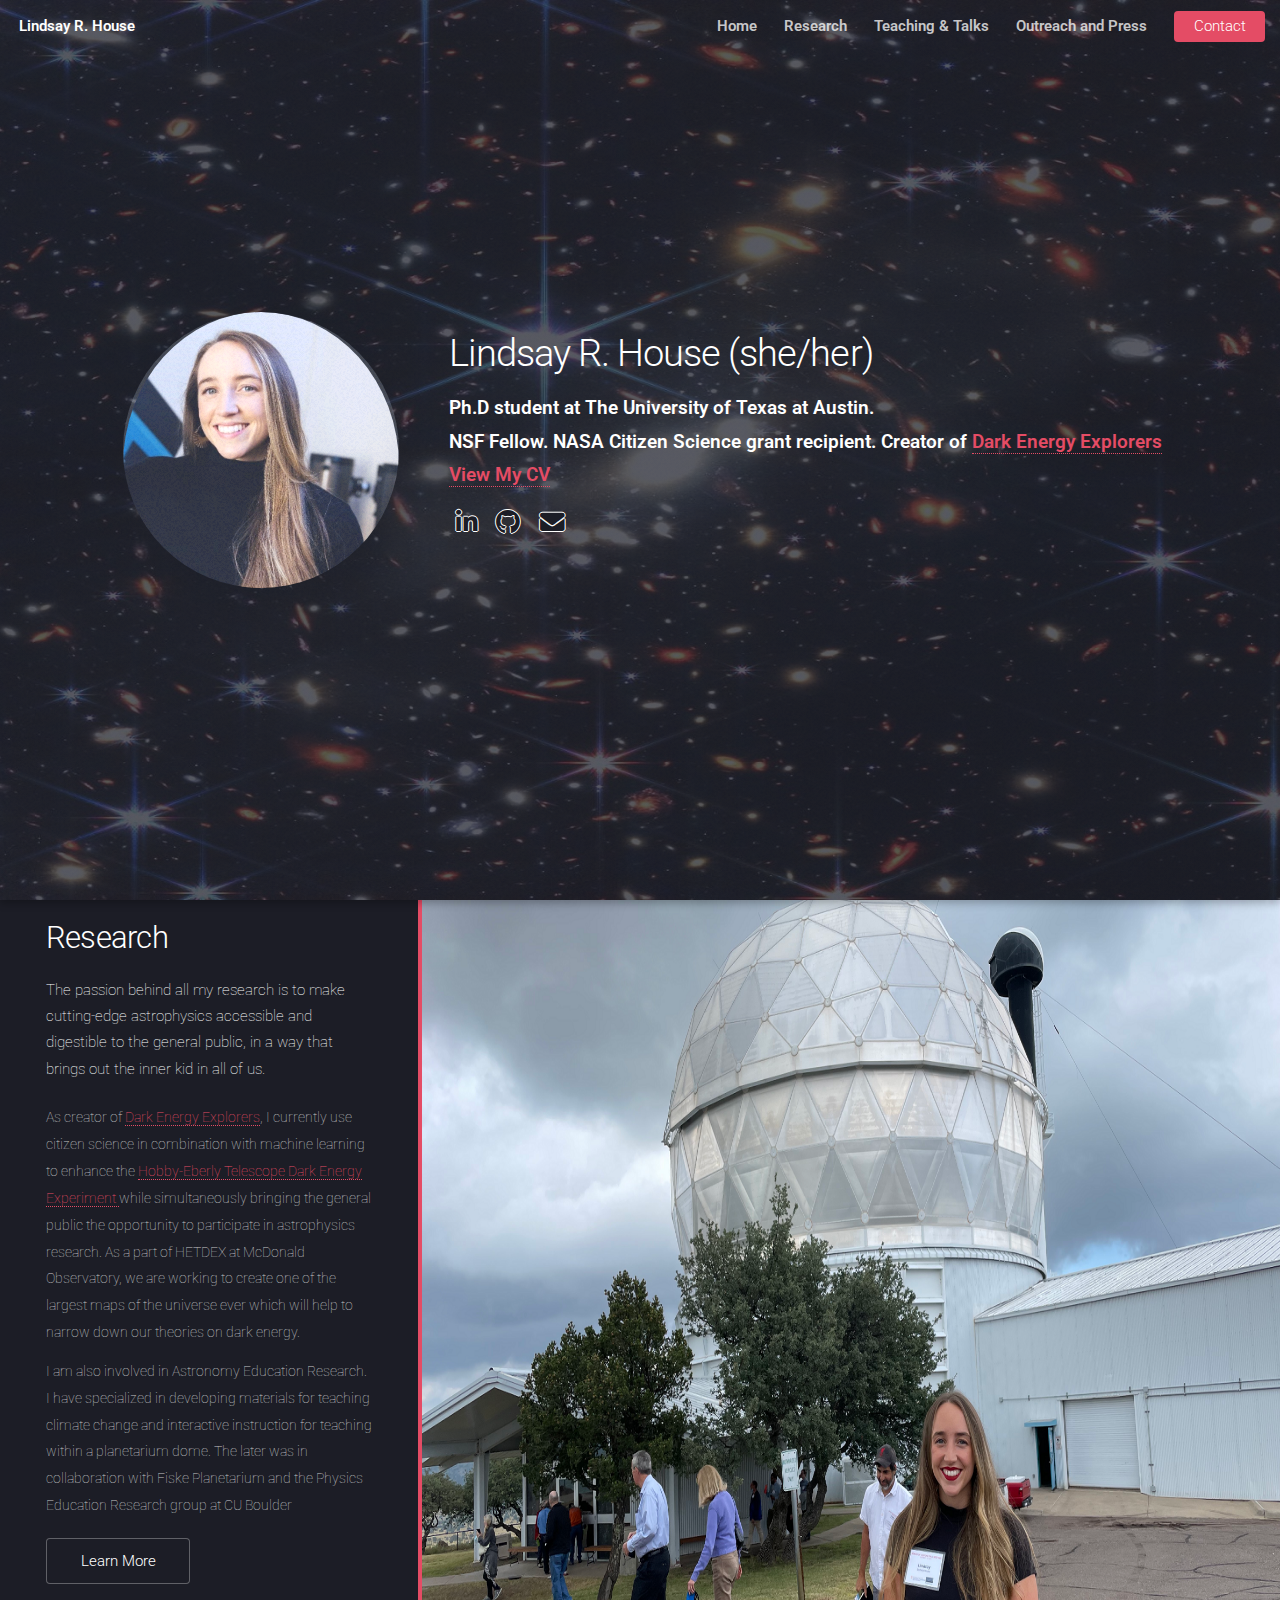
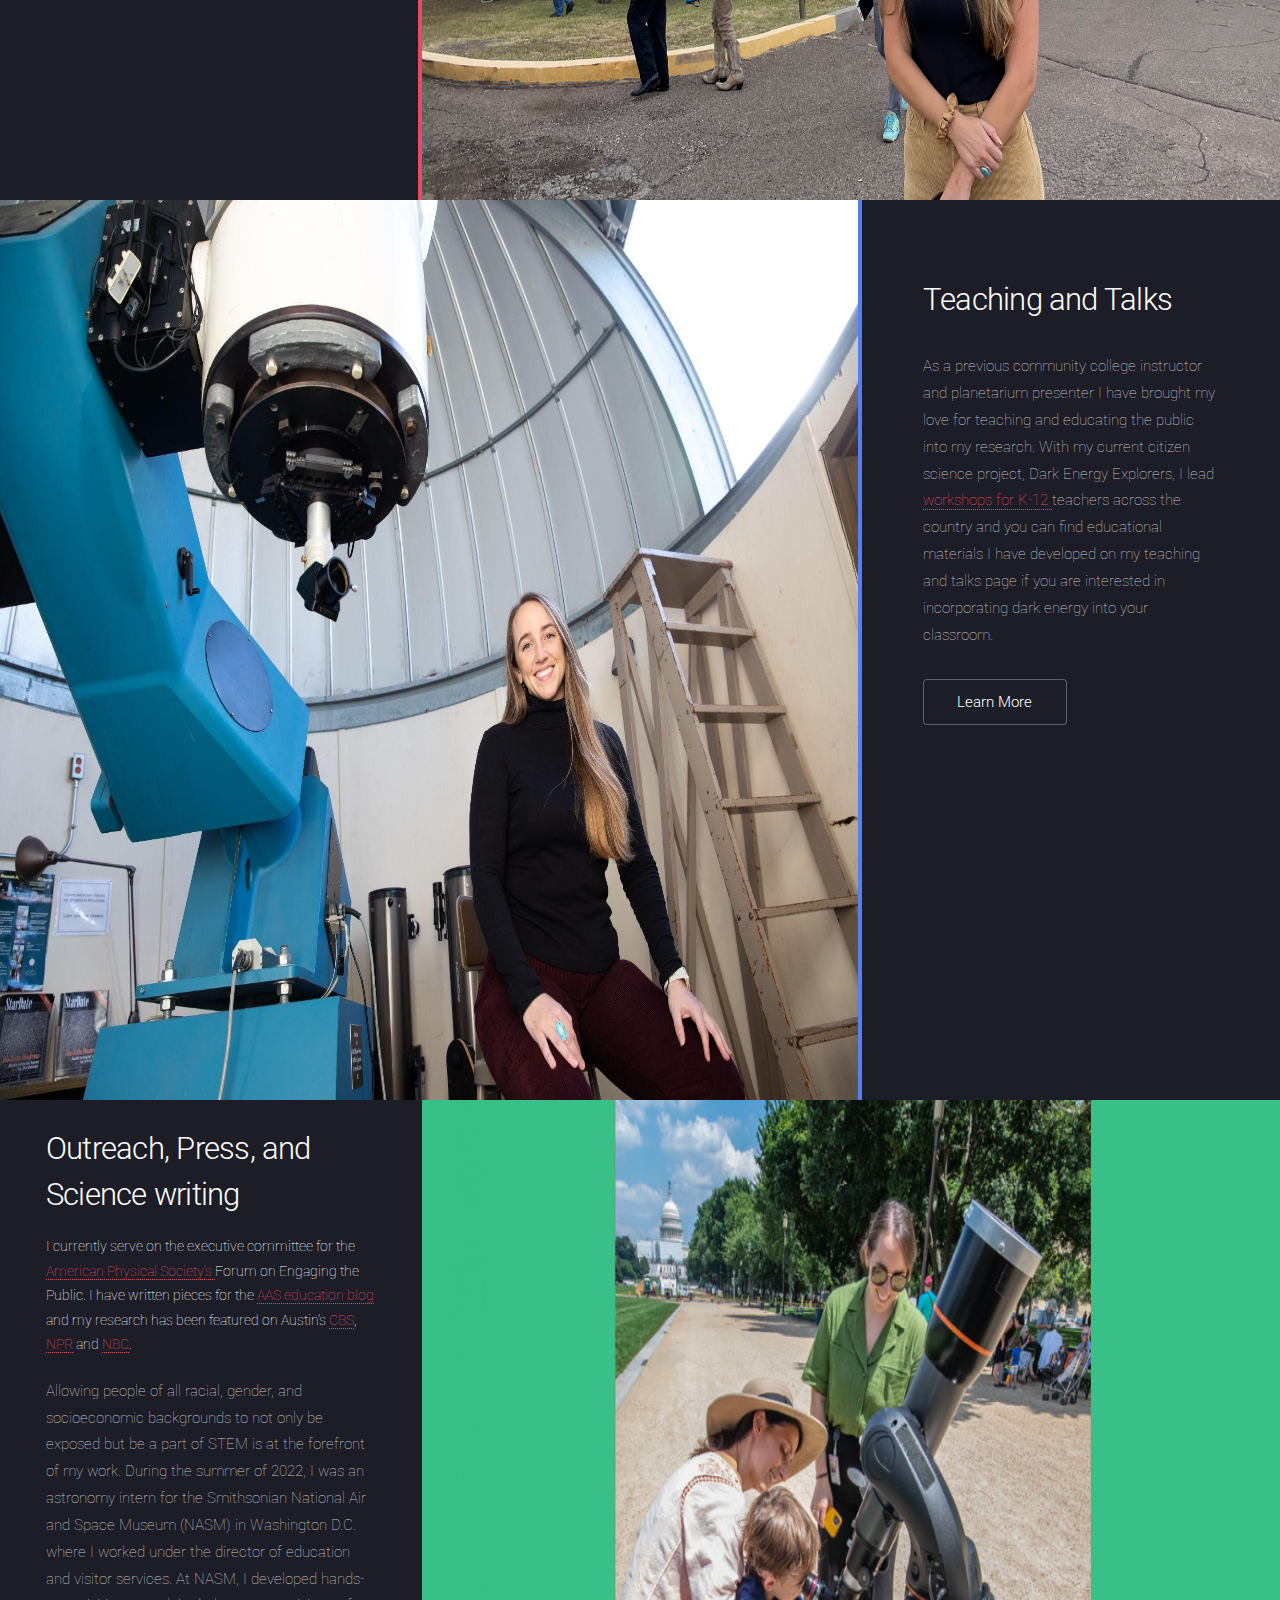
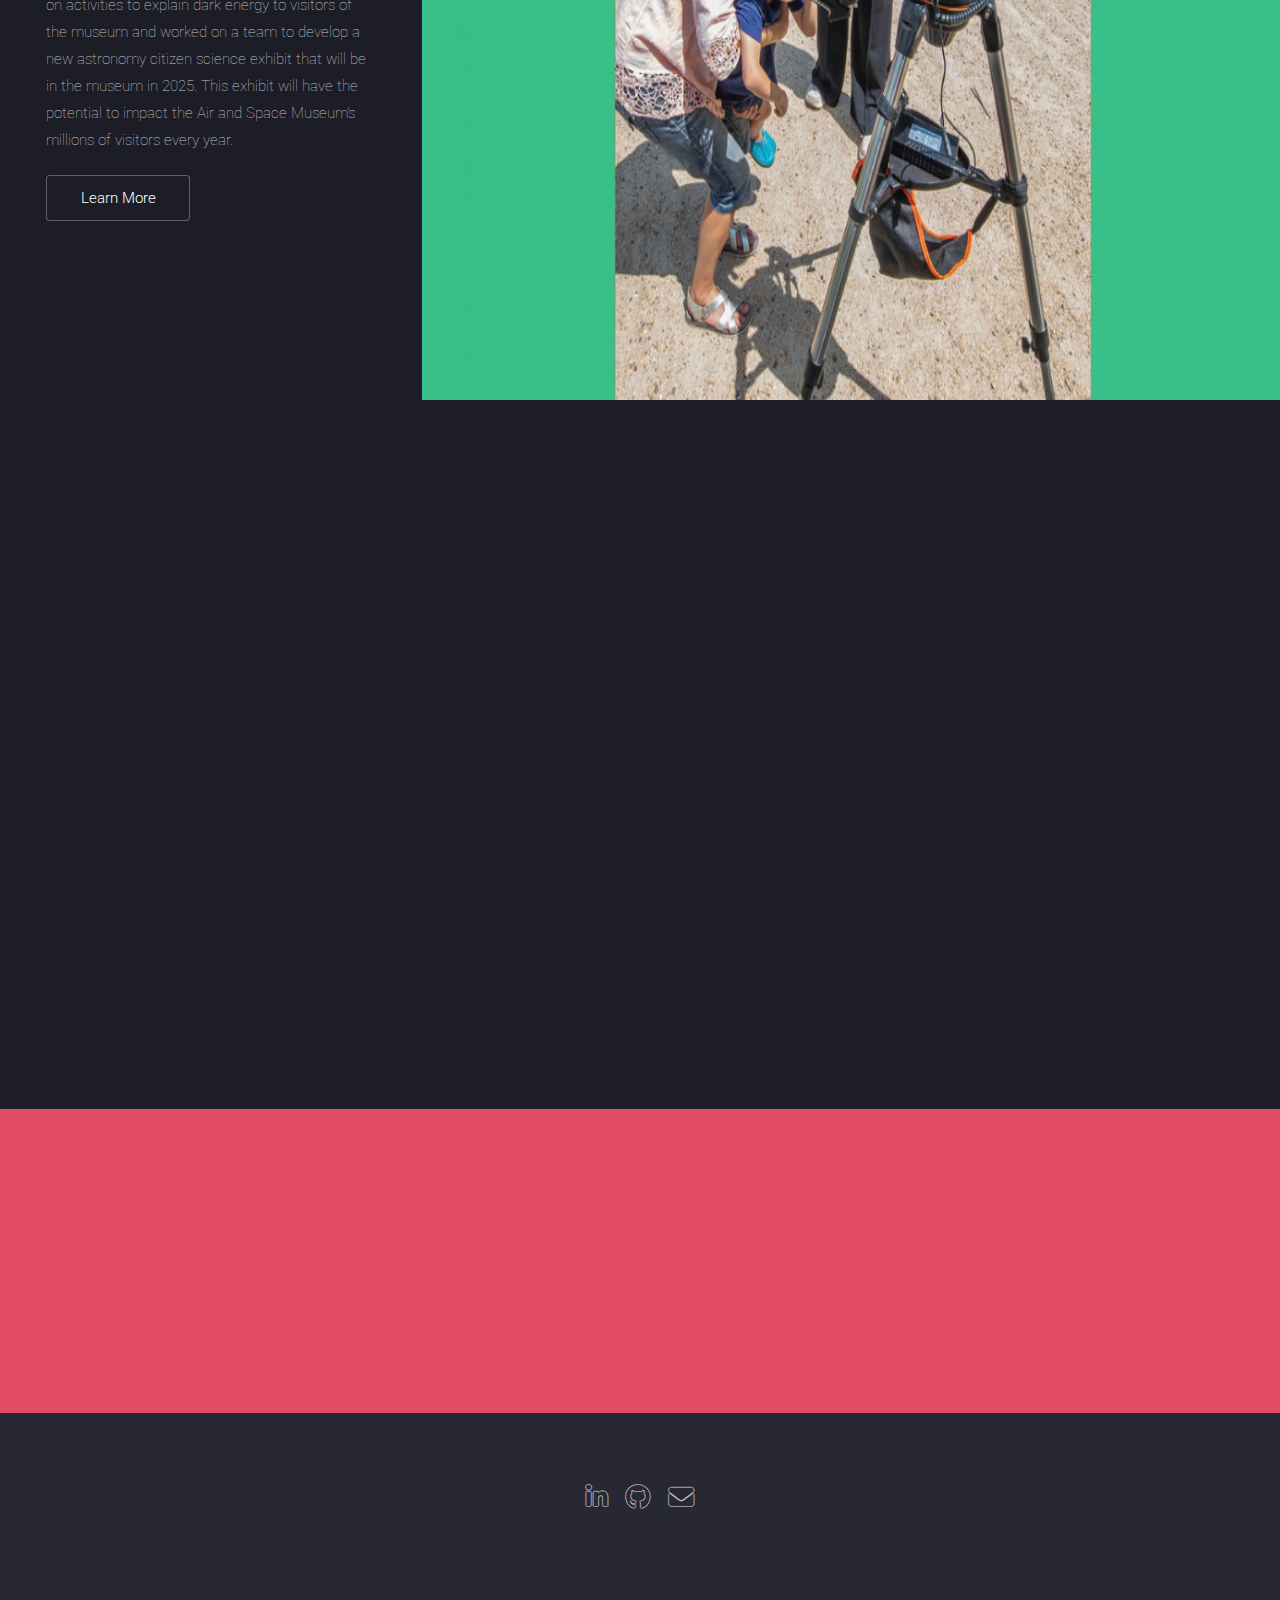
==== commit f1234aac: "Update index.html" ====
--- a/index.html
+++ b/index.html
@@ -38,7 +38,7 @@
 							<h2>Lindsay R. House (she/her)</h2>
 							<p>Ph.D student at The University of Texas at Austin.<br>
 							NSF Fellow. NASA Citizen Science grant recipient. Creator of  <a target="_blank" href="https://www.zooniverse.org/projects/erinmc/dark-energy-explorers">Dark Energy Explorers</a><br>
-								 <a href="LRHouseResume.pdf" >View My CV</a><br>
+								 <a href="LRH_CV_2023_Website.pdf" >View My CV</a><br>
 								<ul class="icons" style="margin-top: 15px;">
 									<li> <a target="_blank" href="https://www.linkedin.com/in/lindsayhouse/" class="icon brands alt fa-linkedin-in"><span class="label">LinkedIn</span></a></li>
 									<li> <a target="_blank" href="https://github.com/lindsayinthehouse" class="icon brands alt fa-github"><span class="label">GitHub</span></a></li>
@@ -205,4 +205,4 @@
 				<script src="assets/js/main.js"></script>
 
 	</body>
-</html>+</html>
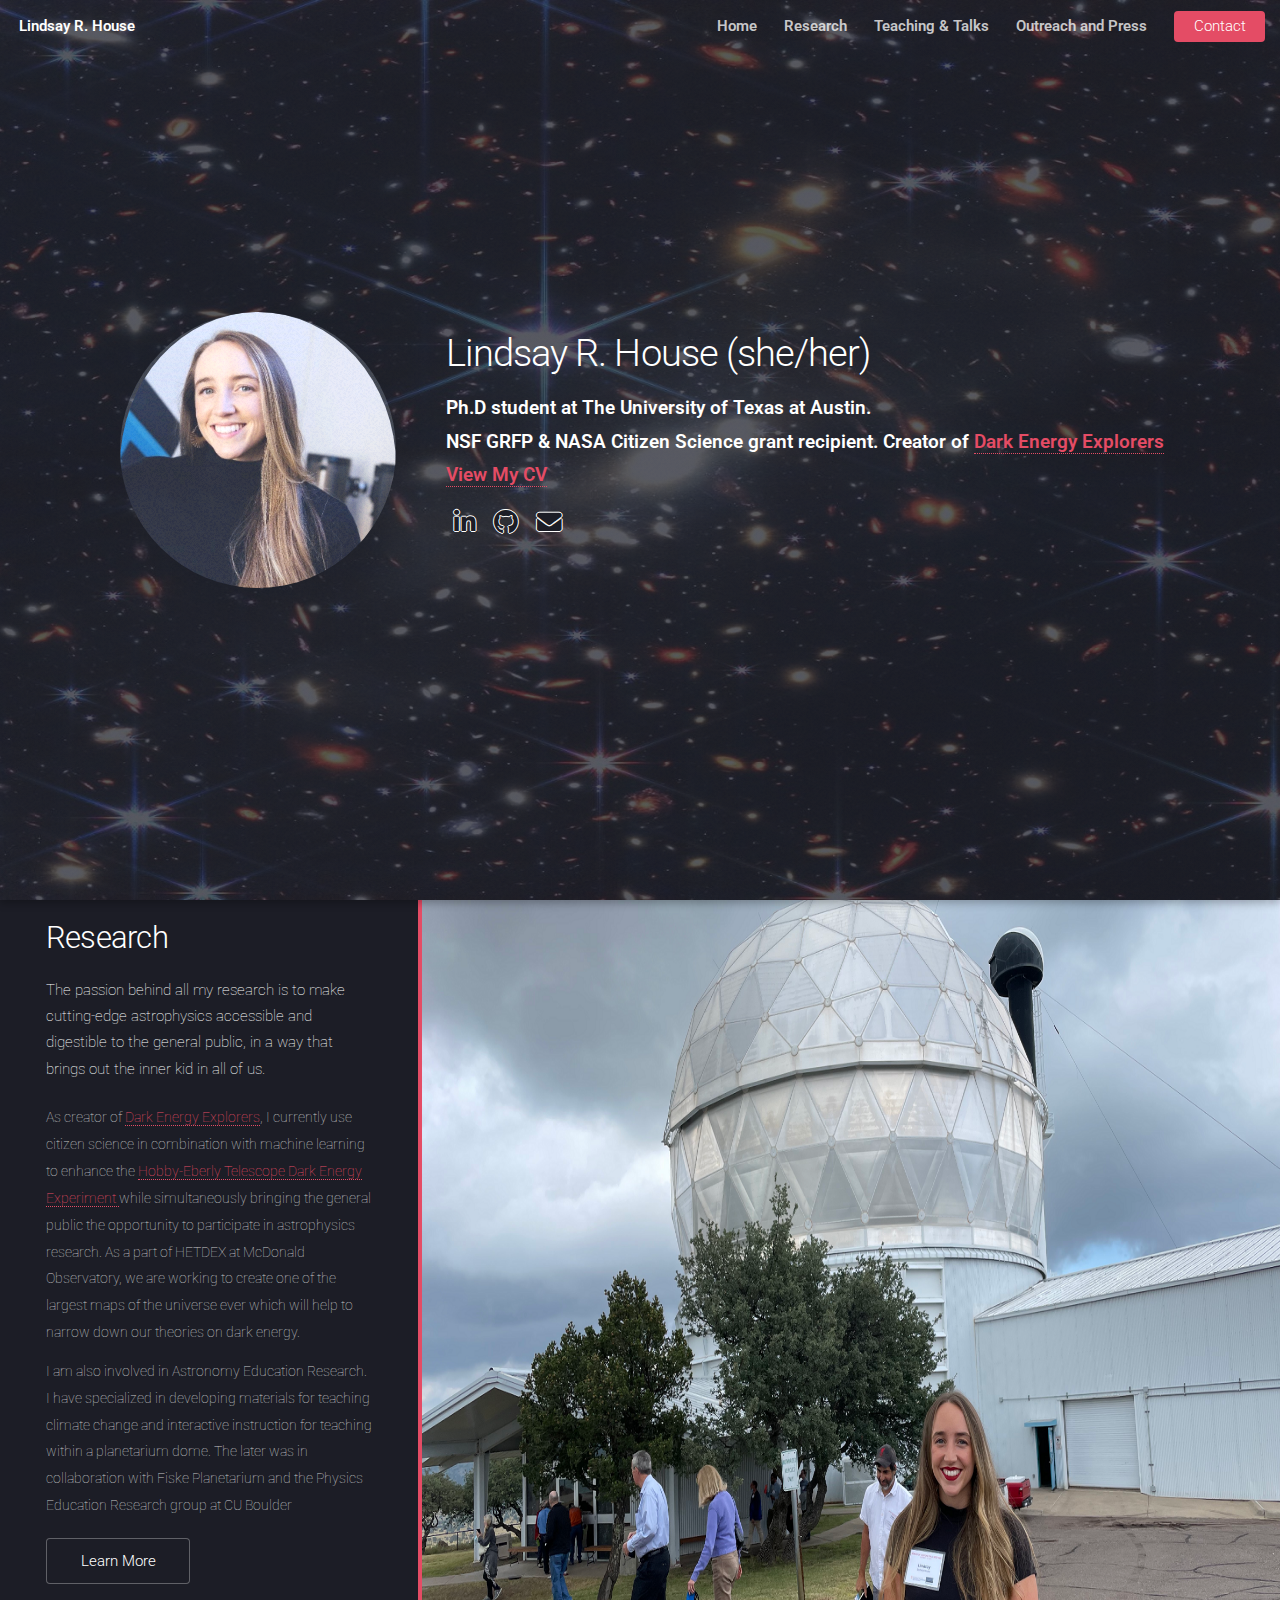
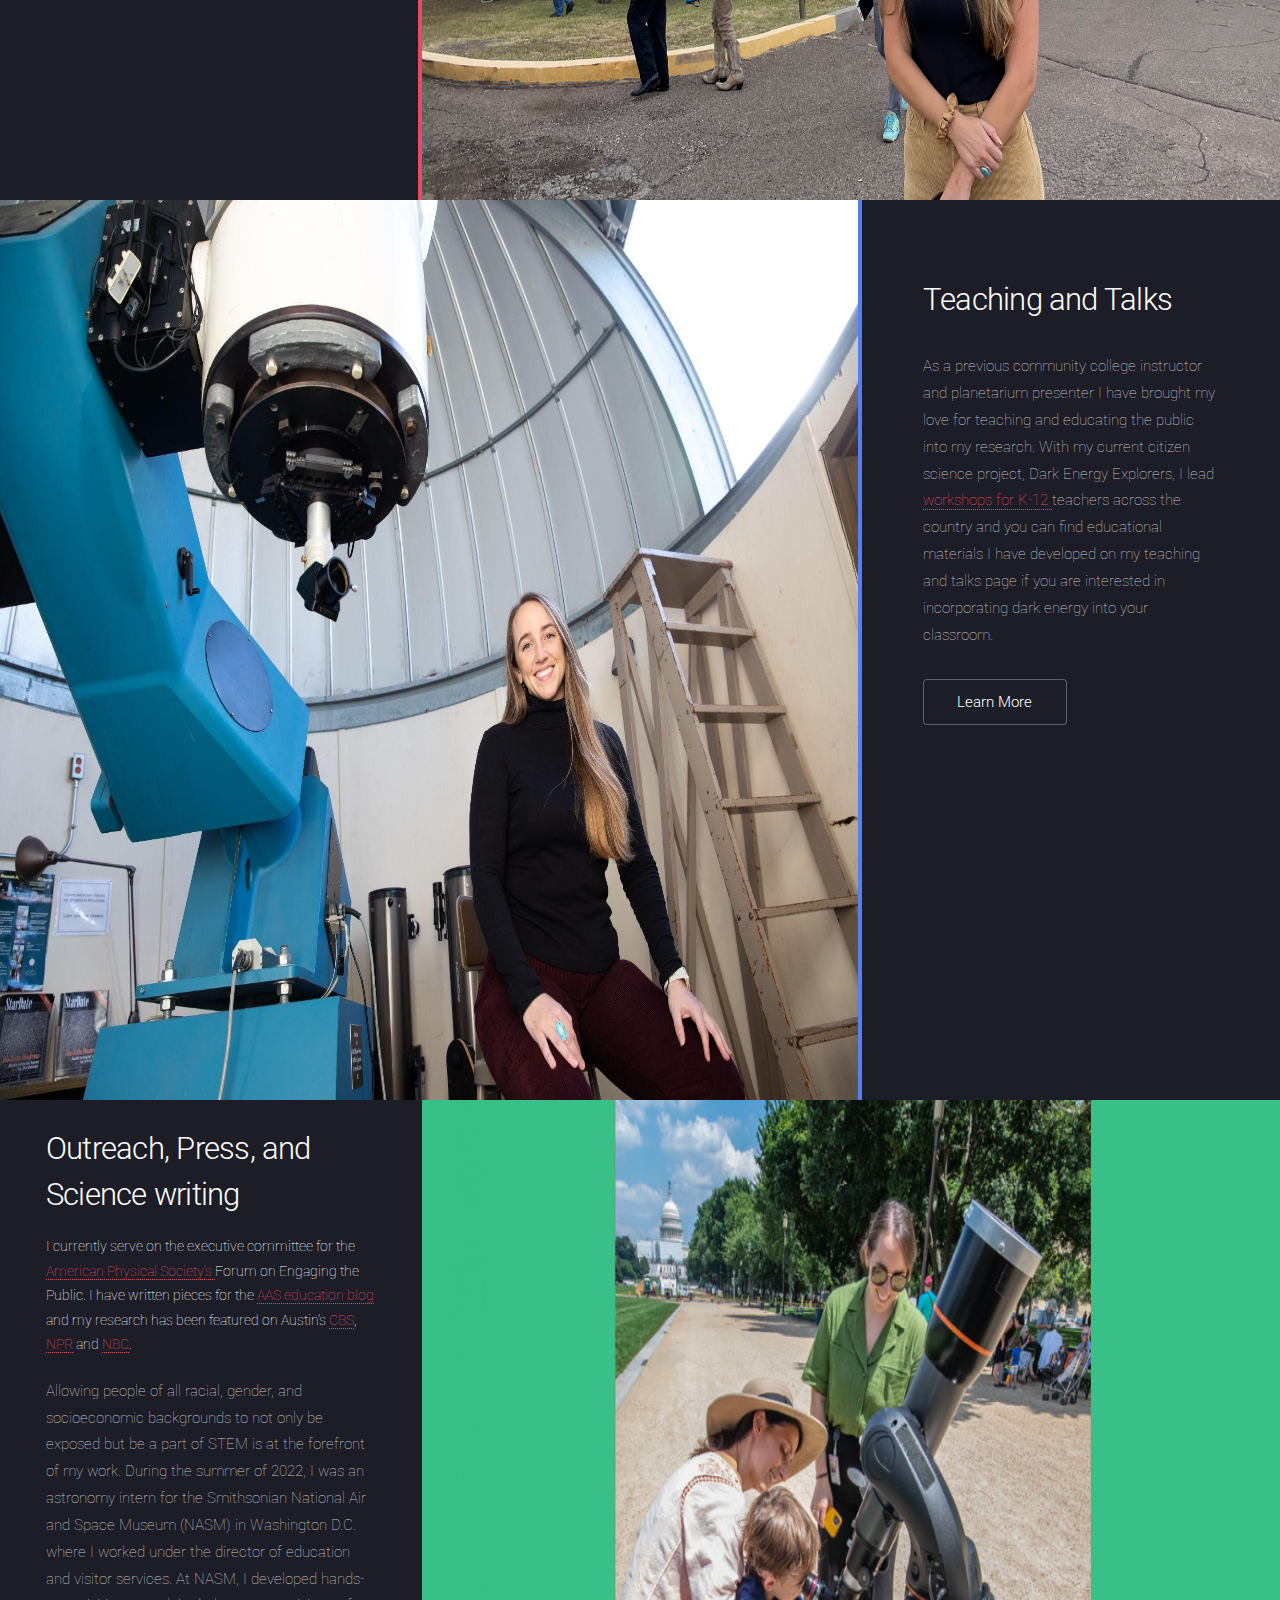
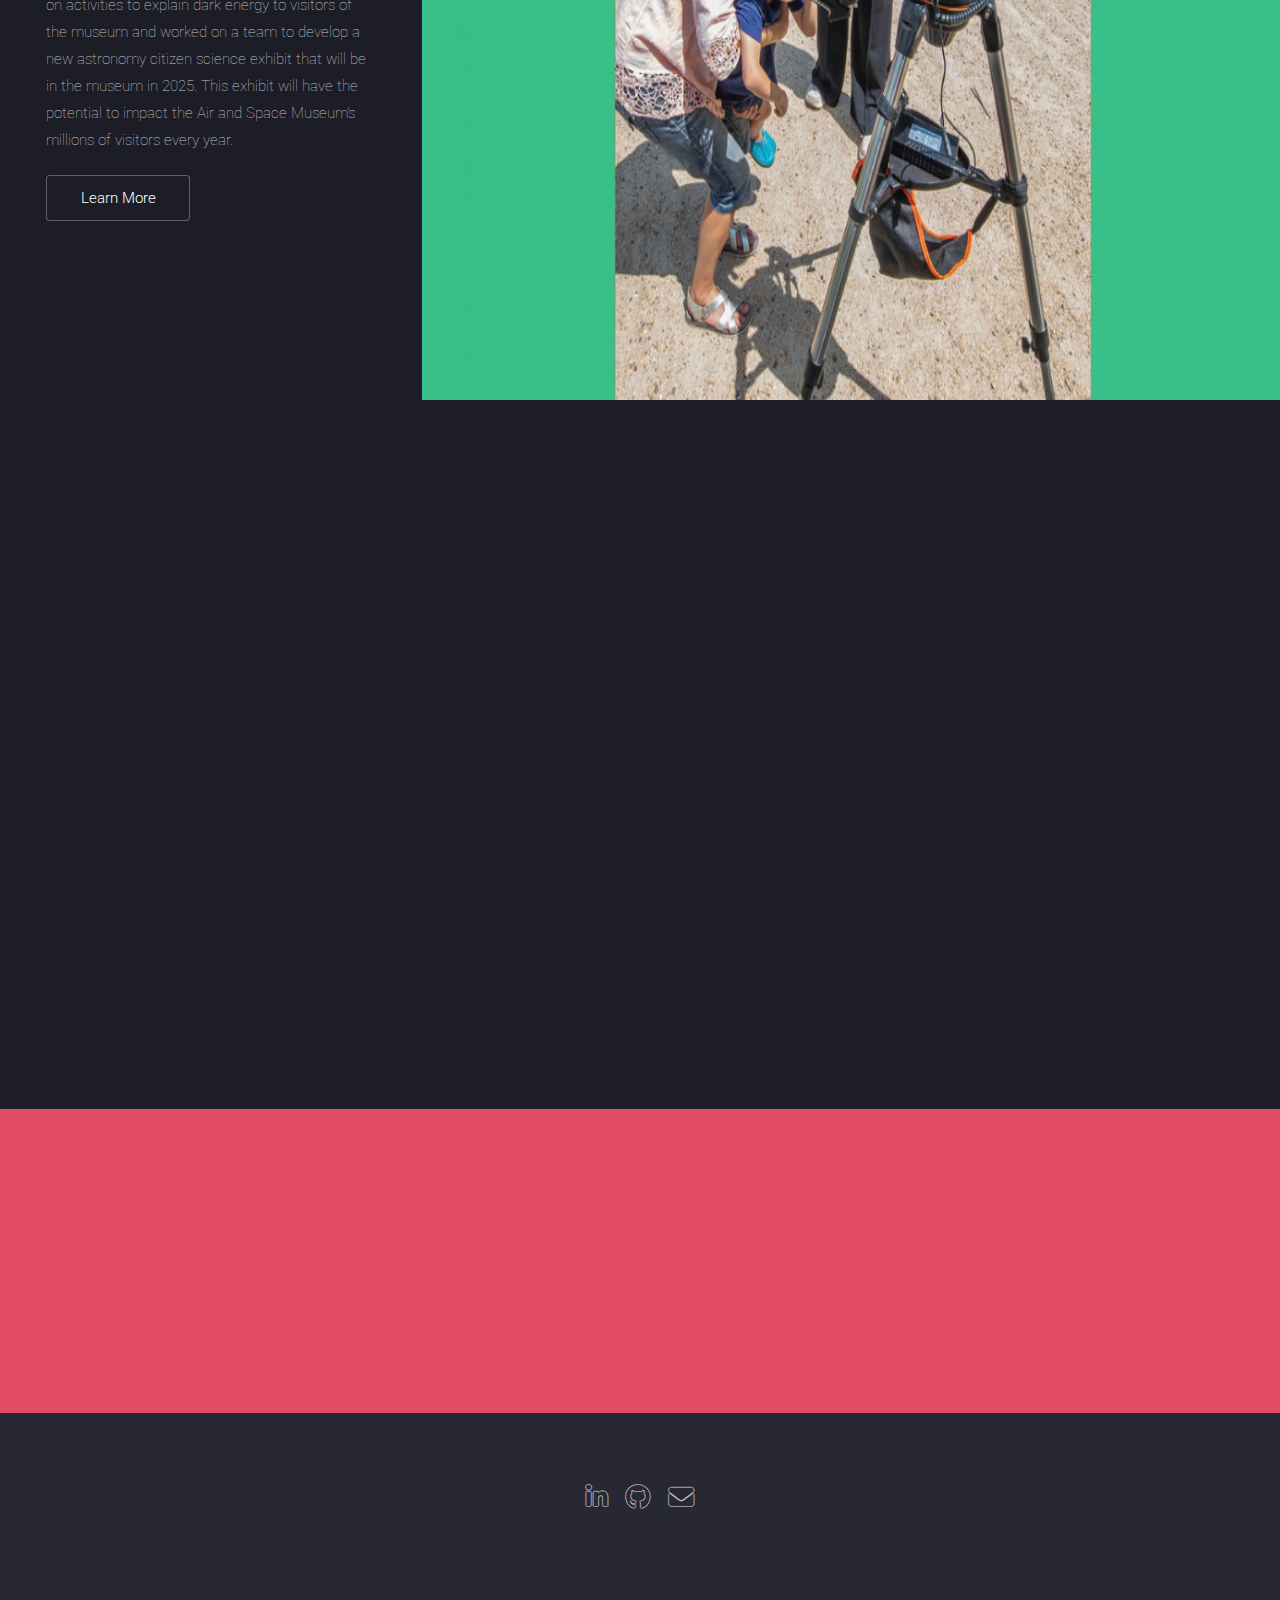
==== commit e0a24a50: "Update index.html" ====
--- a/index.html
+++ b/index.html
@@ -37,8 +37,8 @@
 						<header style="font-weight: 600;">
 							<h2>Lindsay R. House (she/her)</h2>
 							<p>Ph.D student at The University of Texas at Austin.<br>
-							NSF Fellow. NASA Citizen Science grant recipient. Creator of  <a target="_blank" href="https://www.zooniverse.org/projects/erinmc/dark-energy-explorers">Dark Energy Explorers</a><br>
-								 <a href="LRH_CV_2023_Website.pdf" >View My CV</a><br>
+							NSF GRFP & NASA Citizen Science grant recipient. Creator of  <a target="_blank" href="https://www.zooniverse.org/projects/erinmc/dark-energy-explorers">Dark Energy Explorers</a><br>
+								 <a href="CV_Lindsay_House_Sept2024.pdf" >View My CV</a><br>
 								<ul class="icons" style="margin-top: 15px;">
 									<li> <a target="_blank" href="https://www.linkedin.com/in/lindsayhouse/" class="icon brands alt fa-linkedin-in"><span class="label">LinkedIn</span></a></li>
 									<li> <a target="_blank" href="https://github.com/lindsayinthehouse" class="icon brands alt fa-github"><span class="label">GitHub</span></a></li>
@@ -188,7 +188,7 @@
 					<ul class="icons">
 						<li> <a target="_blank" href="https://www.linkedin.com/in/lindsayhouse/" class="icon brands alt fa-linkedin-in"></a></li>
 						<li> <a target="_blank" href="https://github.com/lindsayinthehouse" class="icon brands alt fa-github"></a></li>
-						<li> <a href="mailto:lindsay.r.house@gmail.com" class="icon solid alt fa-envelope"></a></li>	
+						<li> <a href="mailto:lindsay.r.house@gmail.com" class="icon solid alt fa-envelope"></a></li> 
 					</ul>
 				</footer>
 
